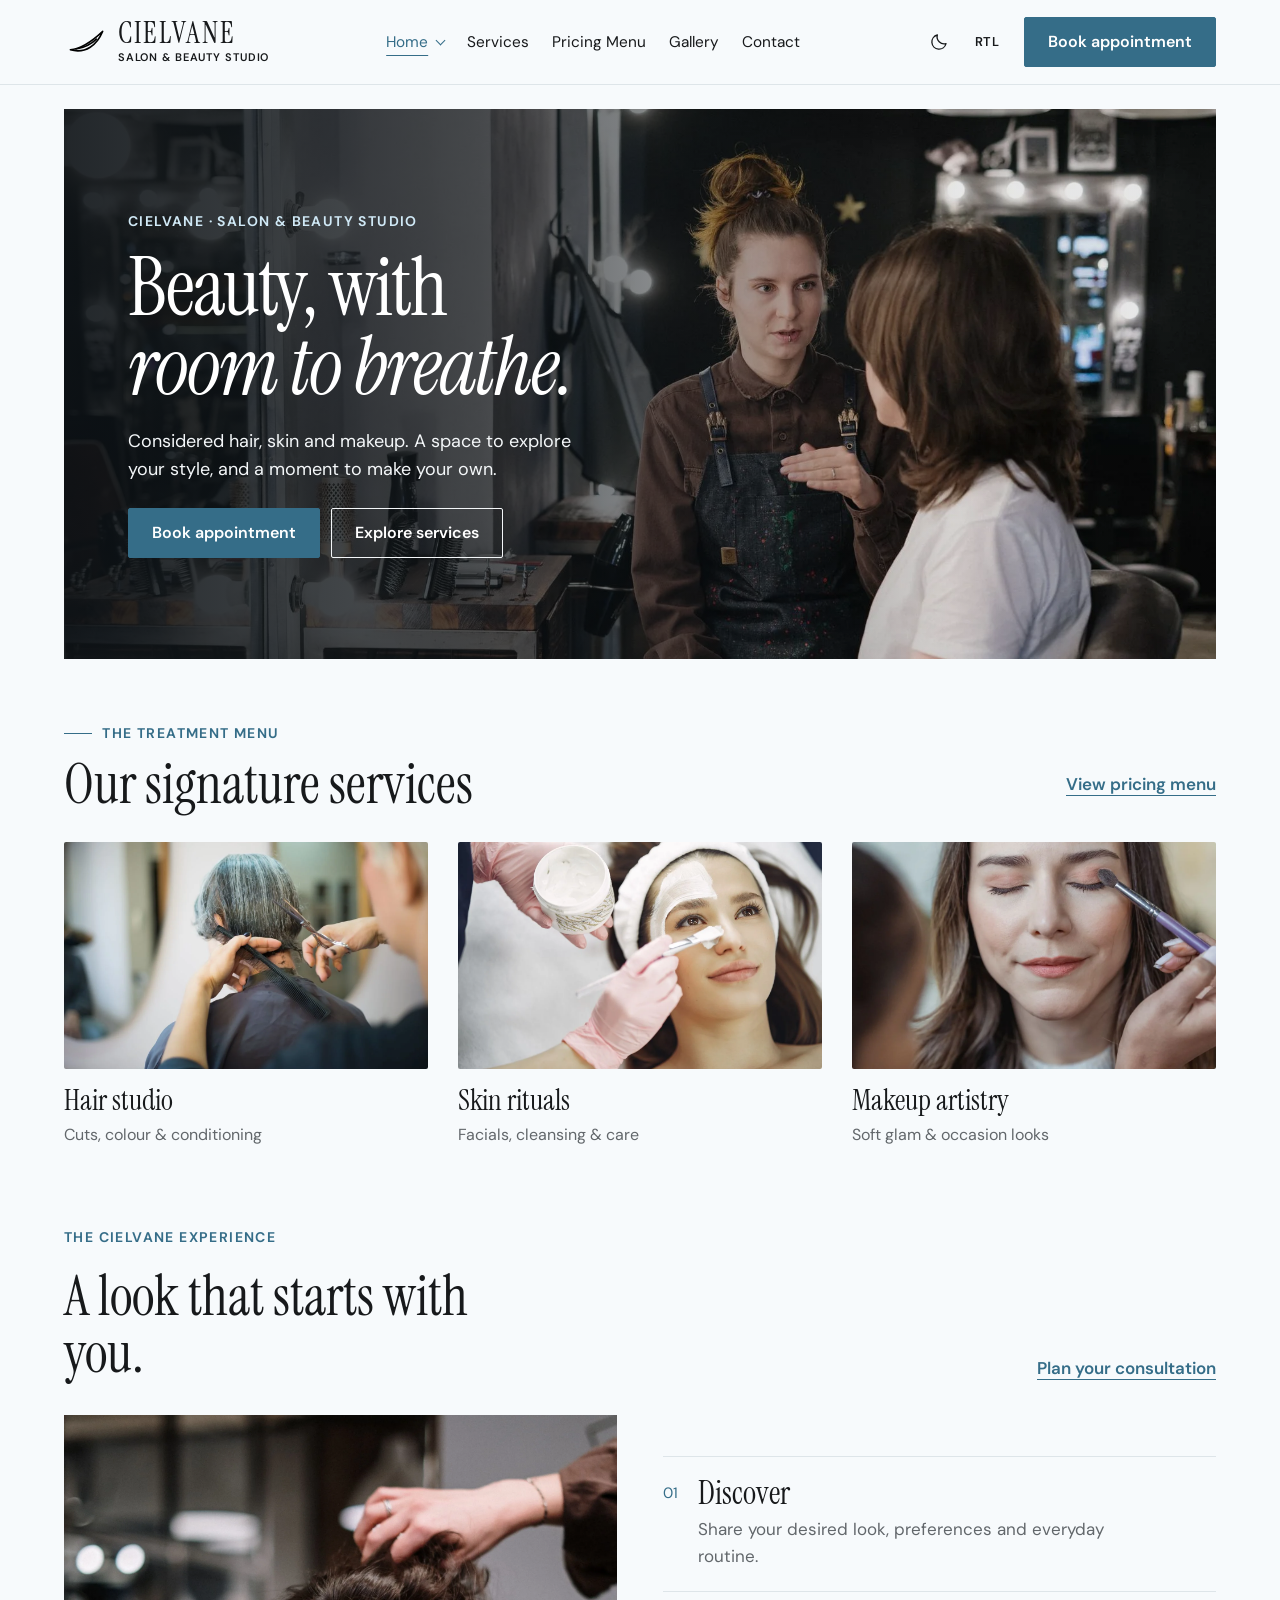
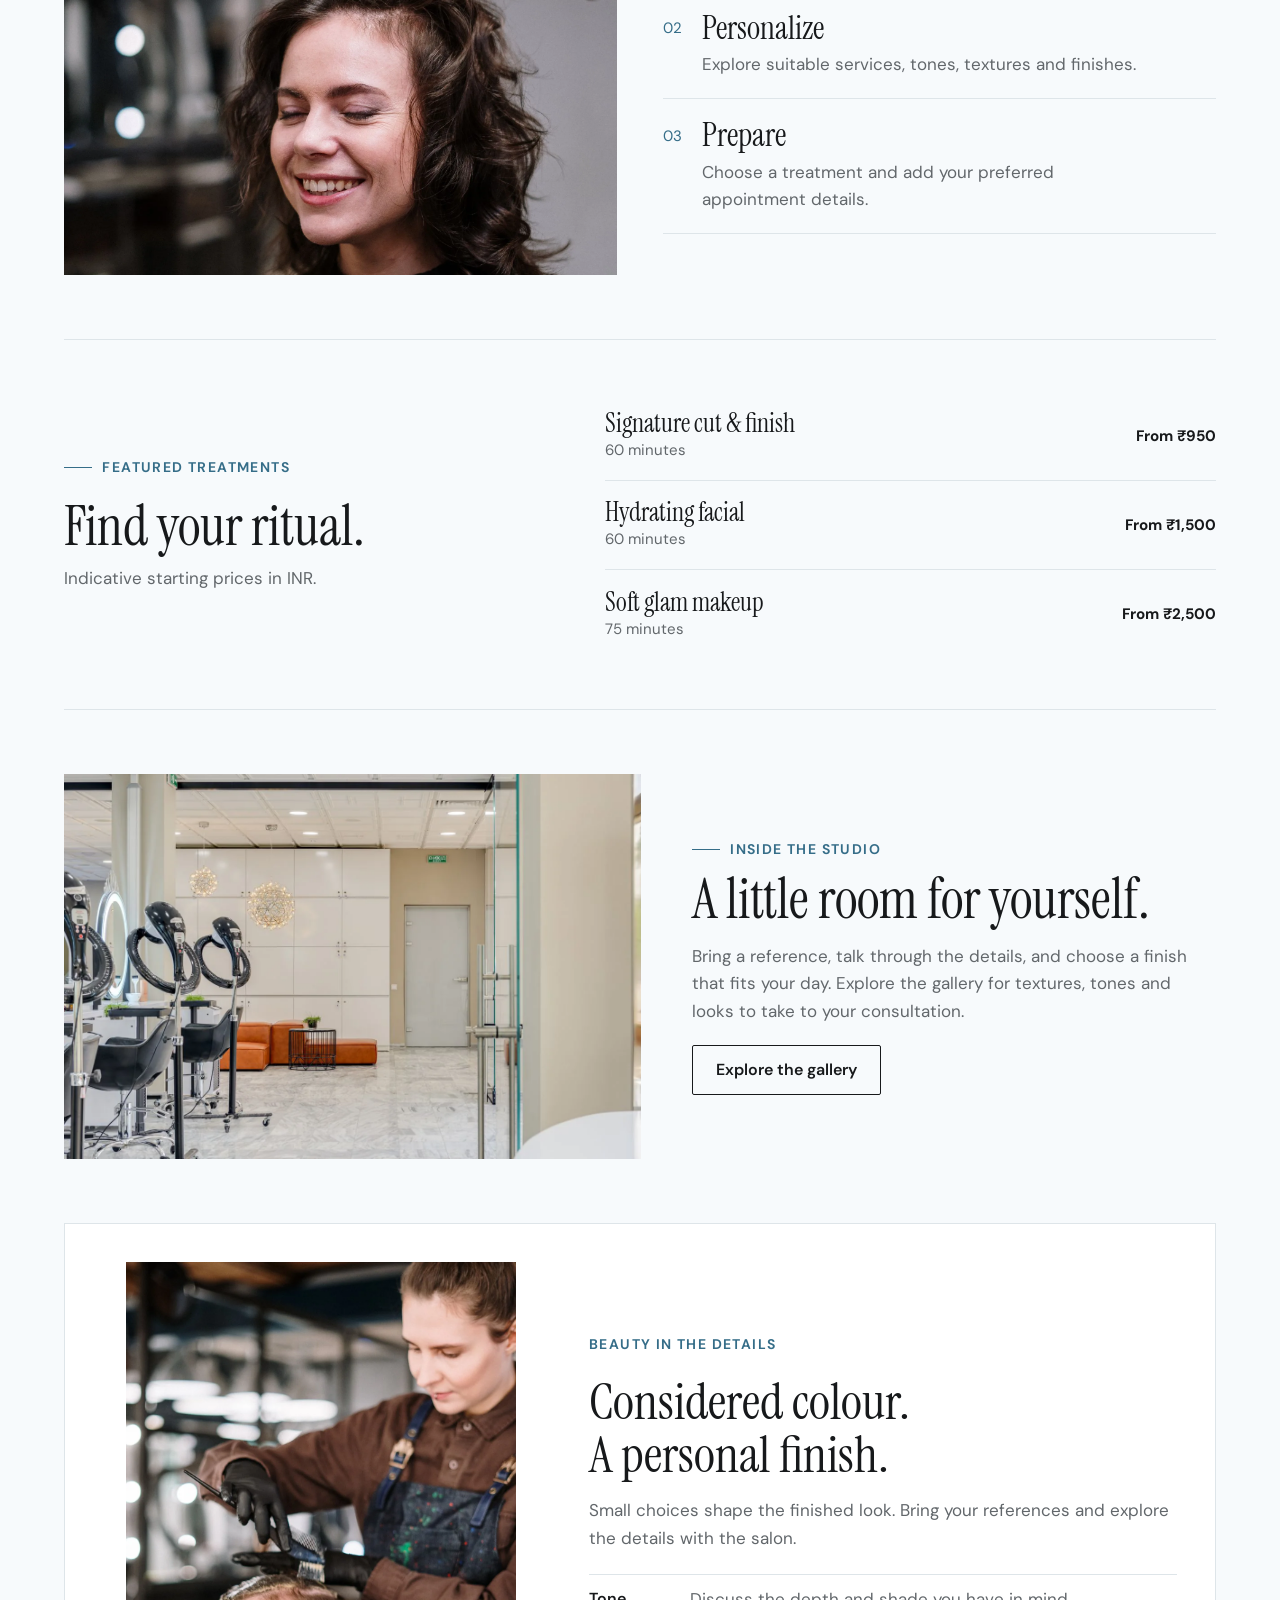
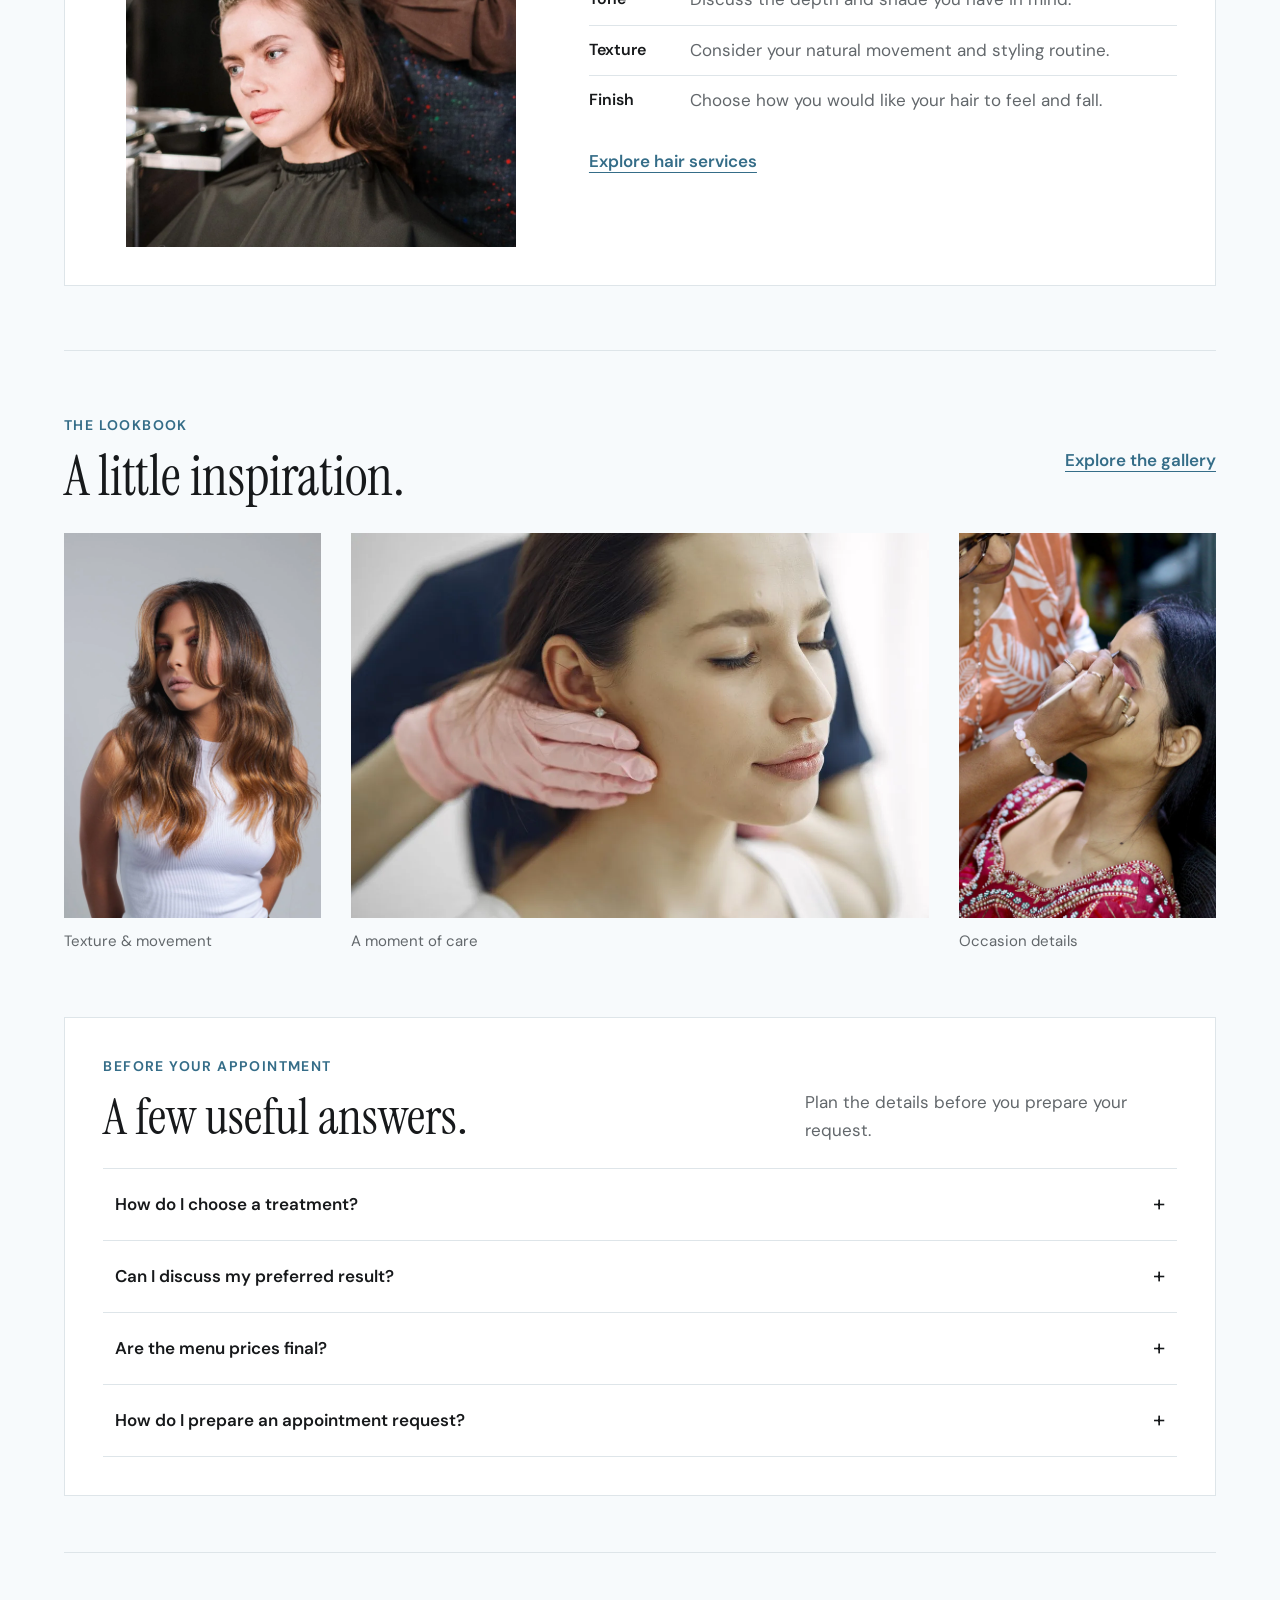
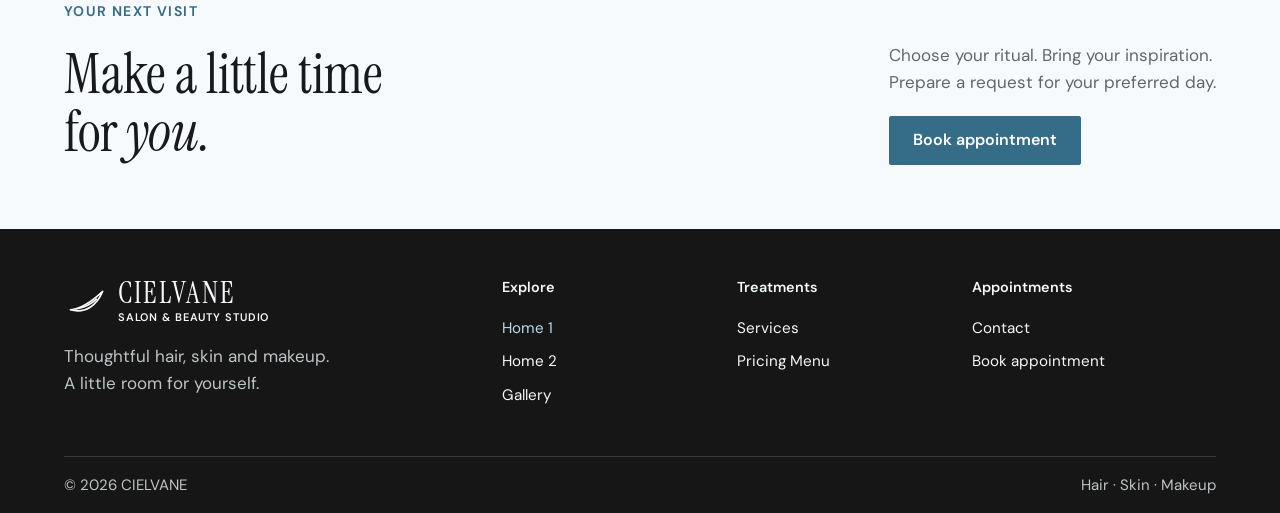
==== index.html @ 57a0eb36 "Refine typography, homepage banners and dedicated pricing menu" ====
<!doctype html>
<html lang="en" dir="ltr">
  <head>
    <meta charset="utf-8" />
    <meta name="viewport" content="width=device-width, initial-scale=1" />
    <meta
      name="description"
      content="Explore hair, skin and makeup services, indicative prices and appointment planning at CIELVANE Salon &amp; Beauty Studio."
    />
    <title>Home | CIELVANE — Salon &amp; Beauty Studio</title>
    <link rel="icon" href="assets/icons/cielvane.svg" />
    <link rel="stylesheet" href="assets/css/fonts.css" />
    <link rel="stylesheet" href="assets/css/style.css" />
    <link rel="stylesheet" href="assets/css/dark-mode.css" />
    <link rel="stylesheet" href="assets/css/rtl.css" />
    <script type="module" src="assets/js/main.js"></script>
  </head>
  <body data-page="index">
    <a class="skip" href="#main">Skip to content</a>
    <header></header>
    <main id="main">
      <section class="hero wrap">
        <div class="hero-heading">
          <div>
            <p class="eyebrow">CIELVANE · Salon &amp; Beauty Studio</p>
            <h1>Beauty, with<br /><em>room to breathe.</em></h1>
          </div>
          <div class="hero-intro">
            <p>
              Considered hair, skin and makeup. A space to explore your style,
              and a moment to make your own.
            </p>
            <div class="actions">
              <a class="btn" href="pages/contact.html#booking"
                >Book appointment</a
              ><a class="btn outline" href="pages/services.html"
                >Explore services</a
              >
            </div>
          </div>
        </div>
        <figure class="hero-photo">
          <img
            src="assets/images/banner.webp"
            alt="A hairstylist discussing styling preferences with a seated client at a salon mirror"
            width="1800"
            height="1200"
            fetchpriority="high"
          />
        </figure>
      </section>
      <section class="section wrap">
        <p class="eyebrow"><i> </i>The treatment menu</p>
        <div class="line">
          <h2>Our signature services</h2>
          <a class="text-link" href="pages/pricing.html">View pricing menu</a>
        </div>
        <div class="cards">
          <a class="picture-card" href="pages/services.html?category=Hair">
            <img
              src="assets/images/hair.webp"
              alt="Scissors shaping the nape of a silver bob"
              loading="lazy"
              decoding="async"
            />
            <div>
              <h3>Hair studio</h3>
              <p>Cuts, colour & conditioning</p>
            </div>
          </a>
          <a class="picture-card" href="pages/services.html?category=Skin">
            <img
              src="assets/images/skin.webp"
              alt="A facial mask applied with a soft brush"
              loading="lazy"
              decoding="async"
            />
            <div>
              <h3>Skin rituals</h3>
              <p>Facials, cleansing & care</p>
            </div>
          </a>
          <a class="picture-card" href="pages/services.html?category=Makeup">
            <img
              src="assets/images/makeup.webp"
              alt="Applying eyeshadow to a seated woman"
              loading="lazy"
              decoding="async"
            />
            <div>
              <h3>Makeup artistry</h3>
              <p>Soft glam & occasion looks</p>
            </div>
          </a>
        </div>
      </section>
      <section class="experience wrap">
        <div class="experience-heading line">
          <div>
            <p class="eyebrow">The CIELVANE experience</p>
            <h2>A look that starts with you.</h2>
          </div>
          <a class="text-link" href="pages/contact.html#booking"
            >Plan your consultation</a
          >
        </div>
        <img
          src="assets/images/hero.webp"
          alt="A stylist arranging a client's finished curls"
          width="1800"
          height="2700"
          loading="lazy"
        />
        <ol class="experience-sequence">
          <li>
            <span>01</span>
            <div>
              <h3>Discover</h3>
              <p>Share your desired look, preferences and everyday routine.</p>
            </div>
          </li>
          <li>
            <span>02</span>
            <div>
              <h3>Personalize</h3>
              <p>Explore suitable services, tones, textures and finishes.</p>
            </div>
          </li>
          <li>
            <span>03</span>
            <div>
              <h3>Prepare</h3>
              <p>
                Choose a treatment and add your preferred appointment details.
              </p>
            </div>
          </li>
        </ol>
      </section>
      <section class="featured wrap">
        <div>
          <p class="eyebrow"><i></i>Featured treatments</p>
          <h2>Find your ritual.</h2>
          <p>Indicative starting prices in INR.</p>
        </div>
        <div id="highlights"></div>
      </section>
      <section class="feature wrap">
        <img
          src="assets/images/interior.webp"
          alt="A view inside a salon"
          loading="lazy"
          decoding="async"
        />
        <div>
          <p class="eyebrow"><i> </i>Inside the studio</p>
          <h2>A little room for yourself.</h2>
          <p>
            Bring a reference, talk through the details, and choose a finish
            that fits your day. Explore the gallery for textures, tones and
            looks to take to your consultation.
          </p>
          <a class="btn outline" href="pages/gallery.html"
            >Explore the gallery</a
          >
        </div>
      </section>
      <section class="beauty-detail wrap">
        <img
          src="assets/images/colour.webp"
          alt="A brush applying colour to carefully sectioned hair"
          width="1067"
          height="1600"
          loading="lazy"
        />
        <div>
          <p class="eyebrow">Beauty in the details</p>
          <h2>Considered colour.<br />A personal finish.</h2>
          <p>
            Small choices shape the finished look. Bring your references and
            explore the details with the salon.
          </p>
          <dl class="detail-notes">
            <div>
              <dt>Tone</dt>
              <dd>Discuss the depth and shade you have in mind.</dd>
            </div>
            <div>
              <dt>Texture</dt>
              <dd>Consider your natural movement and styling routine.</dd>
            </div>
            <div>
              <dt>Finish</dt>
              <dd>Choose how you would like your hair to feel and fall.</dd>
            </div>
          </dl>
          <a class="text-link" href="pages/services.html?category=Hair"
            >Explore hair services</a
          >
        </div>
      </section>
      <section class="lookbook section wrap">
        <div class="line">
          <div>
            <p class="eyebrow">The lookbook</p>
            <h2>A little inspiration.</h2>
          </div>
          <a class="text-link" href="pages/gallery.html">Explore the gallery</a>
        </div>
        <div class="lookbook-grid">
          <a href="pages/gallery.html?category=Hair"
            ><img
              src="assets/images/waves.webp"
              alt="Long copper-brown waves"
              loading="lazy"
              width="1067"
              height="1600"
            /><span>Texture &amp; movement</span></a
          >
          <a href="pages/gallery.html?category=Skin"
            ><img
              src="assets/images/look-skin.webp"
              alt="A gentle facial massage in a treatment chair"
              loading="lazy"
              width="1280"
              height="853"
            /><span>A moment of care</span></a
          >
          <a href="pages/gallery.html?category=Makeup"
            ><img
              src="assets/images/bridal.webp"
              alt="Bridal eye makeup application"
              loading="lazy"
              width="1067"
              height="1600"
            /><span>Occasion details</span></a
          >
        </div>
      </section>
      <section class="appointment-faq wrap">
        <div>
          <p class="eyebrow">Before your appointment</p>
          <h2>A few useful answers.</h2>
          <p>Plan the details before you prepare your request.</p>
        </div>
        <div>
          <details>
            <summary>How do I choose a treatment?</summary>
            <p>
              Start with the service category closest to what you have in mind.
              The Services page explains each treatment and its approximate
              duration.
            </p>
          </details>
          <details>
            <summary>Can I discuss my preferred result?</summary>
            <p>
              Include a reference, a preferred finish or details you would like
              to change in the notes on your request.
            </p>
          </details>
          <details>
            <summary>Are the menu prices final?</summary>
            <p>
              Prices are indicative starting amounts in INR. Agree on the final
              price with the salon after discussing your service requirements.
            </p>
          </details>
          <details>
            <summary>How do I prepare an appointment request?</summary>
            <p>
              Choose a service, add your contact details and preferred time,
              then review and download your request. Share it with the salon to
              arrange confirmation.
            </p>
          </details>
        </div>
      </section>
      <section class="invitation wrap">
        <p class="eyebrow">Your next visit</p>
        <div class="line">
          <h2>Make a little time<br />for <em>you.</em></h2>
          <div>
            <p>
              Choose your ritual. Bring your inspiration.<br />Prepare a request
              for your preferred day.
            </p>
            <a class="btn" href="pages/contact.html#booking"
              >Book appointment</a
            >
          </div>
        </div>
      </section>
    </main>
    <footer></footer>
  </body>
</html>
---- assets/css/fonts.css ----
@font-face {
  font-family: "Studio Serif";
  src: url("../fonts/InstrumentSerif-Regular.woff2") format("woff2");
  font-weight: 400;
  font-style: normal;
  font-display: swap;
}

@font-face {
  font-family: "Studio Serif";
  src: url("../fonts/InstrumentSerif-Italic.woff2") format("woff2");
  font-weight: 400;
  font-style: italic;
  font-display: swap;
}

@font-face {
  font-family: "Studio Sans";
  src: url("../fonts/DM-Sans.woff2") format("woff2");
  font-weight: 100 1000;
  font-style: normal;
  font-display: swap;
}
---- assets/css/style.css ----
:root {
  color-scheme: light;
  --paper: #f7fafc;
  --surface: #ffffff;
  --subtle: #ebf5fa;
  --ink: #17191b;
  --muted: #62676b;
  --accent: #356d88;
  --action: #356d88;
  --on-action: #fff;
  --line: #dee5e9;
  --serif: "Studio Serif", Georgia, serif;
  --sans: "Studio Sans", Arial, sans-serif;
  --gutter: clamp(20px, 5vw, 88px);
}
* {
  box-sizing: border-box;
}
body {
  margin: 0;
  background: var(--paper);
  color: var(--ink);
  font: 1.0625rem/1.6 var(--sans);
}
a {
  color: inherit;
  text-decoration: none;
}
button,
input,
textarea,
select {
  font: inherit;
  color: inherit;
}
button,
summary,
select {
  cursor: pointer;
}
button {
  background: none;
  border: none;
}
button:disabled {
  cursor: default;
}
[hidden] {
  display: none !important;
}
img {
  max-width: 100%;
  display: block;
}
button,
a,
input,
select,
textarea,
summary {
  touch-action: manipulation;
}
:focus-visible {
  outline: 3px solid var(--accent);
  outline-offset: 4px;
}
h1,
h2,
h3,
p,
figure {
  margin: 0;
}
h1,
h2,
h3,
.brand {
  font-family: var(--serif);
  font-weight: 400;
  line-height: 1.04;
}
h1 {
  font-size: clamp(3.5rem, 6.7vw, 6.6rem);
}
h2 {
  font-size: clamp(2.5rem, 4.3vw, 4.25rem);
}
h3 {
  font-size: clamp(1.65rem, 2.3vw, 2.3rem);
}
p {
  color: var(--muted);
}
em {
  color: inherit;
}
.wrap {
  width: min(calc(100% - 2 * var(--gutter)), 1440px);
  margin-inline: auto;
}
header {
  position: sticky;
  top: 0;
  z-index: 5;
  background: var(--paper);
  border-bottom: 1px solid var(--line);
}
.bar,
.utilities,
.desktop,
.brand,
.line,
.actions,
.viewer-controls {
  display: flex;
  align-items: center;
}
.bar,
.line {
  justify-content: space-between;
  gap: 1.4rem;
}
.bar {
  min-height: 84px;
}
.brand {
  display: inline-flex;
  gap: 0.55rem;
  align-items: center;
  white-space: nowrap;
  font-size: 1.9rem;
  letter-spacing: 0.065em;
}
.brand img {
  width: 45px;
}
.brand small {
  display: block;
  font: 600 0.6875rem/1.6 var(--sans);
  text-transform: uppercase;
  letter-spacing: 0.08em;
}
.desktop {
  gap: clamp(16px, 1.8vw, 34px);
  font-size: 0.96rem;
}
.desktop a:hover,
.home-menu summary:hover,
nav [aria-current],
.active,
footer nav a:hover {
  color: var(--accent);
}
.desktop [aria-current],
.desktop .active {
  text-decoration: underline;
  text-underline-offset: 8px;
}
.home-menu {
  position: relative;
}
.home-menu summary {
  list-style: none;
}
.home-menu summary::-webkit-details-marker {
  display: none;
}
.home-menu summary::after {
  content: "";
  display: inline-block;
  width: 6px;
  height: 6px;
  transform: translateY(-3px) rotate(45deg);
  border: solid currentColor;
  border-width: 0 1.5px 1.5px 0;
  margin-inline-start: 9px;
}
.home-menu div {
  position: absolute;
  top: 2rem;
  min-width: 8rem;
  background: var(--paper);
  border: 1px solid var(--line);
  padding: 0.4rem;
  border-radius: 10px;
}
.home-menu a {
  display: block;
  padding: 0.4rem 0.65rem;
}
.utilities,
#appearance {
  gap: 0.35rem;
}
.icon {
  display: inline-grid;
  place-items: center;
  width: 40px;
  height: 40px;
  color: var(--ink);
  border-radius: 50%;
}
.icon:hover,
.icon[aria-pressed="true"] {
  background: var(--subtle);
}
.btn {
  display: inline-flex;
  align-items: center;
  justify-content: center;
  text-align: center;
  border: 1px solid var(--action);
  background: var(--action);
  color: var(--on-action);
  border-radius: 2px;
  padding: 0.78rem 1.45rem;
  font-size: 1rem;
  font-weight: 600;
  line-height: 1.4;
}
.btn:hover {
  filter: brightness(0.91);
}
.outline {
  background: transparent;
  border-color: var(--ink);
  color: var(--ink);
}
.utilities .btn {
  margin-inline-start: 0.55rem;
}
#open-nav {
  display: none;
}
.skip {
  position: fixed;
  top: -100px;
  z-index: 10;
  background: var(--paper);
  padding: 0.7rem;
}
.skip:focus {
  top: 0;
}
.eyebrow {
  display: flex;
  align-items: center;
  gap: 0.65rem;
  font: 650 0.875rem/1.5 var(--sans);
  color: var(--accent);
  text-transform: uppercase;
  letter-spacing: 0.1em;
  margin-bottom: 1.25rem;
}
.eyebrow i {
  display: block;
  width: 28px;
  height: 1px;
  background: currentColor;
}
.alt-hero p {
  max-width: 39ch;
  font-size: clamp(1rem, 1.28vw, 1.2rem);
  margin: 1.45rem 0 1.8rem;
}
.actions {
  gap: 0.65rem;
  flex-wrap: wrap;
}
.picture-card img,
.feature > img,
.alt-hero > img,
.group-title img {
  width: 100%;
  height: 100%;
  object-fit: cover;
}
.section {
  padding-block: clamp(52px, 5vw, 88px);
}
.section .eyebrow,
.feature .eyebrow {
  margin-bottom: 0.7rem;
}
.text-link {
  color: var(--accent);
  font-weight: 600;
  text-decoration: underline;
  text-underline-offset: 5px;
}
.cards,
.occasion {
  display: grid;
  grid-template-columns: repeat(3, minmax(0, 1fr));
  gap: clamp(16px, 2.3vw, 38px);
  margin-top: 1.8rem;
}
.picture-card {
  display: block;
}
.picture-card img {
  aspect-ratio: 1.6;
  height: auto;
  border-radius: 2px;
}
.picture-card div {
  padding-block: 1rem;
}
.picture-card p {
  margin-top: 0.35rem;
}
.picture-card:hover h3 {
  color: var(--accent);
}
.feature {
  display: grid;
  grid-template-columns: 1.1fr 1fr;
  align-items: center;
  gap: clamp(24px, 4vw, 56px);
  margin-bottom: clamp(48px, 5vw, 72px);
}
.feature > img {
  width: 100%;
  height: auto;
  aspect-ratio: 1.5;
  object-fit: cover;
}
.feature > div {
  padding-block: 1rem;
}
.feature p:not(.eyebrow),
.band p {
  margin: 0.95rem 0 1.3rem;
}
footer {
  --ink: #f5f8fa;
  --muted: #bdc4c8;
  --accent: #b9dbec;
  color: var(--ink);
  background: #161616;
}
.footer-inner {
  display: grid;
  grid-template-columns: 2fr 1fr 1fr 1.2fr;
  gap: 2rem;
  align-items: start;
  padding-block: 3rem;
}
footer nav {
  display: grid;
  align-content: start;
  gap: 0.6rem;
  font-size: 0.95rem;
}
.top {
  position: fixed;
  z-index: 4;
  bottom: 16px;
  inset-inline-end: 14px;
  background: var(--action);
  color: var(--on-action);
  box-shadow: 0 2px 10px #0003;
  font-size: 1.35rem;
}
.top:hover {
  background: var(--action);
}
.intro {
  padding-block: clamp(42px, 5vw, 74px) 2rem;
}
.intro > p:last-child {
  max-width: 62ch;
  margin-top: 1rem;
  font-size: 1.1rem;
}
.filters {
  display: flex;
  flex-wrap: wrap;
  gap: 0.5rem;
  margin-bottom: 2rem;
}
.filters button {
  border: 1px solid var(--line);
  border-radius: 2px;
  padding: 0.5rem 1.3rem;
  color: var(--ink);
  background: var(--paper);
}
.filters button[aria-pressed="true"] {
  background: var(--action);
  color: var(--on-action);
  border-color: var(--action);
}
.collection,
.booking {
  margin-bottom: clamp(50px, 7vw, 100px);
}
.menu-group {
  display: grid;
  grid-template-columns: minmax(130px, 1fr) 2.5fr;
  gap: 5%;
  padding-block: 2rem;
  border-top: 1px solid var(--line);
}
.group-title img {
  margin-top: 1rem;
  height: auto;
  aspect-ratio: 1.3;
  border-radius: 2px;
}
.service-row {
  display: grid;
  grid-template-columns: 1fr auto;
  gap: 1rem;
  padding: 1.3rem 0;
  border-bottom: 1px solid var(--line);
  scroll-margin-top: 100px;
}
.service-row:first-child {
  padding-top: 0;
}
.service-row p {
  margin: 0.45rem 0;
  max-width: 53ch;
}
.service-row small {
  font-size: 0.9375rem;
  color: var(--muted);
}
.service-cost {
  display: grid;
  align-content: start;
  gap: 0.35rem;
  text-align: end;
}
.service-row h3 a:hover {
  text-decoration: underline;
}
.alt-hero {
  position: relative;
  isolation: isolate;
  background: #17191b;
  color: #fff;
  display: grid;
  align-items: center;
  min-height: clamp(450px, 40vw, 600px);
  overflow: hidden;
}
.alt-hero > img,
.alt-hero::after {
  position: absolute;
  inset-block: 0;
  inset-inline-end: 0;
  width: 66%;
  height: 100%;
  z-index: -2;
  object-fit: cover;
}
.alt-hero::after {
  content: "";
  inset-inline: 0;
  width: 100%;
  background: linear-gradient(
    90deg,
    #17191b 15%,
    #17191be0 32%,
    transparent 70%
  );
  z-index: -1;
}
.alt-hero > div {
  width: min(calc(100% - 2 * var(--gutter)), 1440px);
  margin: auto;
  padding-block: 3rem;
}
.alt-hero p,
.alt-hero em {
  color: #f5f8fa;
}
.alt-hero .btn {
  background: #f5f8fa;
  border-color: #f5f8fa;
  color: #17191b;
}
.alt-hero h1 {
  max-width: 13ch;
}
.alt-hero p {
  margin: 0.55rem 0 1rem;
}
.occasion article {
  display: flex;
  flex-direction: column;
  align-items: start;
  border-top: 1px solid var(--line);
  padding-top: 1.5rem;
}
.occasion p {
  margin: 0.6rem 0 1rem;
  flex: 1;
}
.band {
  padding-block: 2.5rem;
  border-top: 1px solid var(--line);
}
.gallery {
  columns: 3;
  column-gap: 1.25rem;
}
.gallery-card {
  display: block;
  width: 100%;
  break-inside: avoid;
  padding: 0;
  position: relative;
  border-radius: 2px;
  overflow: hidden;
  margin-bottom: 1.25rem;
}
.gallery-card img {
  width: 100%;
  height: auto;
}
.gallery-card span {
  position: absolute;
  bottom: 12px;
  inset-inline-start: 12px;
  background: var(--surface);
  color: var(--ink);
  border-radius: 2px;
  padding: 0.25rem 0.8rem;
  font-size: 0.9375rem;
}
dialog {
  color: var(--ink);
  background: var(--paper);
  border: 1px solid var(--line);
}
dialog::backdrop {
  background: #000b;
}
body:has(dialog[open]) {
  overflow: hidden;
}
#viewer {
  border-radius: 14px;
  padding: 15px;
  max-width: 94vw;
  max-height: 94dvh;
}
#viewer > img {
  width: min(76vw, 990px);
  height: 66dvh;
  object-fit: contain;
  background: var(--surface);
}
.close {
  font: 2rem/1 var(--sans);
}
#viewer .close {
  display: grid;
  margin-inline-start: auto;
}
.viewer-controls {
  gap: 1rem;
  justify-content: space-between;
  margin-top: 0.8rem;
  text-align: center;
}
#drawer {
  position: fixed;
  inset: 0 auto 0 0;
  margin: 0;
  width: min(365px, 90vw);
  height: 100dvh;
  max-height: none;
  padding: 1.2rem;
  overflow: auto;
}
#drawer nav {
  display: grid;
  gap: 0.25rem;
  margin-top: 1.5rem;
}
#drawer nav a:not(.btn) {
  padding: 0.65rem;
  border-bottom: 1px solid var(--line);
}
#drawer .btn {
  margin-top: 0.8rem;
}
.booking {
  display: grid;
  grid-template-columns: 1.6fr 1fr;
  align-items: start;
  gap: clamp(25px, 5vw, 75px);
  scroll-margin-top: 100px;
}
.form-panel {
  padding: clamp(20px, 3vw, 44px);
  border: 1px solid var(--line);
  background: var(--surface);
  border-radius: 2px;
}
.booking h2 {
  font-size: 2.25rem;
}
.fields {
  display: grid;
  grid-template-columns: 1fr 1fr;
  gap: 1rem;
  margin: 1.1rem 0 2rem;
}
label {
  font-size: 1rem;
  display: grid;
  gap: 0.3rem;
  min-width: 0;
}
input,
textarea,
select {
  width: 100%;
  min-width: 0;
  border: 1px solid var(--line);
  padding: 0.7rem 0.8rem;
  background: var(--paper);
  border-radius: 6px;
  min-height: 46px;
}
textarea {
  resize: vertical;
}
.wide {
  grid-column: 1/-1;
}
.booking aside p,
#review-status {
  margin: 0.8rem 0 1.25rem;
}
.booking details {
  border-top: 1px solid var(--line);
  padding: 1rem 0;
}
.booking summary {
  font-weight: 600;
}
dl {
  display: grid;
  grid-template-columns: auto 1fr;
  gap: 0.5rem 1rem;
  overflow-wrap: anywhere;
}
dt {
  font-weight: 600;
}
dd {
  margin: 0;
  white-space: pre-wrap;
}

footer .brand img {
  filter: brightness(0) invert(1);
}
.footer-brand p {
  margin-top: 1rem;
  max-width: 30ch;
}
footer nav a:hover,
footer nav [aria-current] {
  color: #b9dbec;
}
footer nav h2 {
  font: 600 0.9rem/1.5 var(--sans);
  margin-bottom: 0.45rem;
  color: #f5f8fa;
}
.footer-bottom {
  display: flex;
  justify-content: space-between;
  gap: 1rem;
  border-top: 1px solid #ffffff26;
  padding-block: 1rem;
  font-size: 0.9375rem;
  color: var(--muted);
}
.lookbook {
  border-top: 1px solid var(--line);
}
.lookbook-grid {
  display: grid;
  grid-template-columns: 0.667fr 1.5fr 0.667fr;
  align-items: start;
  gap: clamp(16px, 2.4vw, 32px);
  margin-top: 1.75rem;
}
.lookbook-grid img {
  width: 100%;
  height: auto;
}
.lookbook-grid span {
  display: block;
  padding-top: 0.7rem;
  font-size: 0.9375rem;
  color: var(--muted);
}
.lookbook-grid a:hover span {
  color: var(--ink);
  text-decoration: underline;
}
.invitation {
  border-top: 1px solid var(--line);
  padding-block: 3rem 4rem;
}
.invitation p:not(.eyebrow) {
  margin-bottom: 1.2rem;
}
.support,
.planning {
  display: grid;
  grid-template-columns: 1fr 1.1fr;
  gap: 5%;
  border-top: 1px solid var(--line);
  padding-block: 2.5rem 3.5rem;
}
.support h2,
.planning h2 {
  font-size: clamp(2.25rem, 3.5vw, 3.4rem);
}
.support p:not(.eyebrow) {
  margin-bottom: 1.2rem;
}
.support .actions {
  gap: 1.5rem;
}
#review dl {
  padding-block: 1rem;
  border-block: 1px solid var(--line);
  margin-bottom: 1.5rem;
}

#direction {
  width: 44px;
  font: 600 0.8rem/1 var(--sans);
  letter-spacing: 0.04em;
  direction: ltr;
}

.occasion-edit-heading p:last-child {
  margin-top: 1rem;
}
.occasion-edit a {
  display: block;
}

.occasion-edit span {
  display: block;
  margin-top: 0.65rem;
  font-size: 1rem;
}
.occasion-edit a:hover span {
  color: var(--accent);
  text-decoration: underline;
}

.planning-guide p {
  margin-bottom: 1.1rem;
}
.enquiry {
  display: grid;
  grid-template-columns: 1fr 1.2fr;
  align-items: center;
  gap: 2rem;
  border-block: 1px solid var(--line);
  padding-block: 1.8rem;
  margin-block: 1rem 3rem;
}
.enquiry h2 {
  font-size: 2.4rem;
}
.enquiry-links {
  display: grid;
  grid-template-columns: 1fr 1fr;
  gap: 0.7rem;
}
.enquiry-links a {
  border: 1px solid var(--line);
  padding: 0.7rem 1rem;
  background: var(--surface);
}
.enquiry-links a:hover {
  border-color: var(--accent);
  color: var(--accent);
}
.visit-guide {
  padding-block: 0 3rem;
  scroll-margin-top: 110px;
}
.visit-tips {
  display: grid;
  grid-template-columns: repeat(3, 1fr);
  gap: 2rem;
  margin-block: 1.7rem;
}
.visit-tips article {
  border-top: 1px solid var(--line);
  padding-top: 1rem;
}
.visit-tips h3 {
  font-size: 1.8rem;
  margin-bottom: 0.6rem;
}
.brand img {
  filter: brightness(0);
}

.drawer-appearance {
  border-top: 1px solid var(--line);
  padding-top: 1.25rem;
  margin-top: 1.5rem;
}
.drawer-appearance h2 {
  font: 600 1rem/1.4 var(--sans);
  margin-bottom: 0.75rem;
}
#drawer-appearance #appearance {
  display: grid;
  grid-template-columns: 1fr 1fr;
  gap: 0.75rem;
}
#drawer #theme,
#drawer #direction {
  width: 100%;
  height: 46px;
  border: 1px solid var(--line);
  border-radius: 2px;
  gap: 0.5rem;
}
#drawer #theme::after {
  content: "Theme";
  font: 600 0.9rem/1 var(--sans);
}
#drawer #theme {
  display: flex;
  justify-content: center;
  align-items: center;
}
#drawer-action .btn {
  width: 100%;
  margin-top: 1.5rem;
}

.popular {
  border-top: 1px solid var(--line);
}
.popular h2 {
  font-size: clamp(2.5rem, 4vw, 4rem);
}
.popular-note {
  margin: 1rem 0 1.5rem;
}
.popular-row {
  display: grid;
  grid-template-columns: minmax(0, 1fr) auto auto;
  gap: clamp(20px, 3vw, 44px);
  align-items: center;
  border-top: 1px solid var(--line);
  padding-block: 1.5rem;
}
.treatment-meta {
  font-size: 0.9375rem;
  margin-bottom: 0.35rem;
}
.popular-row strong {
  font-size: 1.25rem;
  white-space: nowrap;
}

#appearance {
  display: flex;
  align-items: center;
  gap: 4px;
}
#theme,
#direction {
  display: grid;
  place-items: center;
  width: 44px;
  height: 44px;
  flex: 0 0 44px;
  padding: 0;
  line-height: 1;
}
#theme svg {
  display: block;
}
#open-nav {
  width: 48px;
  height: 48px;
  flex: 0 0 48px;
  padding: 0;
}
#open-nav svg {
  width: 24px;
  height: 24px;
  stroke-width: 1.8;
}
.picture-card p {
  font-size: 1rem;
}
.hero {
  position: relative;
  isolation: isolate;
  display: flex;
  align-items: center;
  min-height: clamp(510px, 43vw, 620px);
  padding: clamp(32px, 5vw, 72px);
  margin-top: 24px;
  overflow: hidden;
  background: #17191b;
  color: #fff;
}
.hero-photo {
  position: absolute;
  inset: 0;
  z-index: -2;
}
.hero-photo img {
  width: 100%;
  height: 100%;
  object-fit: cover;
  object-position: center 15%;
}
.hero::after {
  content: "";
  position: absolute;
  inset: 0;
  z-index: -1;
  background: linear-gradient(
    90deg,
    #0c1115e8 0%,
    #0c1115b8 36%,
    #0c11151a 77%
  );
}
.hero-heading {
  display: grid;
  gap: 1.3rem;
  max-width: 580px;
}
.hero h1 {
  font-size: clamp(3.8rem, 6.3vw, 6rem);
  letter-spacing: -0.025em;
  line-height: 0.98;
}
.hero .eyebrow {
  color: #d0e9f6;
  margin-bottom: 1rem;
}
.hero-intro > p {
  color: #f4f7f9;
  max-width: 40ch;
  margin-bottom: 1.5rem;
  font-size: 1.125rem;
}
.hero .outline {
  border-color: #f4f7f9;
  color: #fff;
}
.experience {
  display: grid;
  grid-template-columns: 1fr 1fr;
  gap: 2rem 4%;
  padding-bottom: clamp(48px, 5vw, 72px);
}
.experience-heading {
  grid-column: 1 / -1;
  align-items: end;
}
.experience-heading h2 {
  font-size: clamp(2.5rem, 4.3vw, 4.25rem);
  max-width: 17ch;
}
.experience-heading .text-link {
  flex-shrink: 0;
}
.experience > img {
  width: 100%;
  height: auto;
  aspect-ratio: 1.2;
  object-fit: cover;
  object-position: 50% 23%;
}
.experience-sequence {
  list-style: none;
  padding: 0;
  margin: 0;
  display: grid;
  align-content: center;
}
.experience-sequence li {
  display: grid;
  grid-template-columns: auto 1fr;
  gap: 1.25rem;
  padding-block: 1.25rem;
  border-top: 1px solid var(--line);
}
.experience-sequence li:last-child {
  border-bottom: 1px solid var(--line);
}
.experience-sequence span {
  font-size: 0.9375rem;
  color: var(--accent);
  padding-top: 0.3rem;
}
.experience-sequence h3 {
  font-size: 2rem;
  margin-bottom: 0.4rem;
}
.experience-sequence p {
  max-width: 38ch;
}
.beauty-detail {
  display: grid;
  grid-template-columns: 0.85fr 1.15fr;
  align-items: center;
  gap: clamp(24px, 4vw, 56px);
  padding: clamp(24px, 3vw, 44px);
  margin-bottom: clamp(48px, 5vw, 72px);
  background: var(--surface);
  border: 1px solid var(--line);
}
.beauty-detail > img {
  width: 100%;
  height: auto;
  max-width: 390px;
  justify-self: center;
}
.beauty-detail h2 {
  font-size: clamp(2.5rem, 4vw, 4rem);
}
.beauty-detail p:not(.eyebrow) {
  margin-block: 1rem;
}
.detail-notes {
  display: block;
  margin: 1.4rem 0;
}
.detail-notes > div {
  display: grid;
  grid-template-columns: 85px 1fr;
  gap: 1rem;
  padding-block: 0.7rem;
  border-top: 1px solid var(--line);
}
.detail-notes dt {
  font-size: 1rem;
}
.detail-notes dd {
  color: var(--muted);
  white-space: normal;
}
.appointment-faq {
  padding: clamp(24px, 3vw, 44px);
  margin-bottom: 3.5rem;
  background: var(--surface);
  border: 1px solid var(--line);
}
.appointment-faq > div:first-child {
  display: flex;
  justify-content: space-between;
  align-items: end;
  gap: 0.75rem 2rem;
  margin-bottom: 1.5rem;
  flex-wrap: wrap;
}
.appointment-faq .eyebrow {
  flex-basis: 100%;
  margin-bottom: 0;
}
.appointment-faq h2 {
  font-size: clamp(2.5rem, 4vw, 3.8rem);
}
.appointment-faq > div:first-child > p:last-child {
  max-width: 31ch;
}
.appointment-faq details {
  border-top: 1px solid var(--line);
  padding: 1.1rem 0.75rem;
}
.appointment-faq details:last-child {
  border-bottom: 1px solid var(--line);
}
.appointment-faq details[open] {
  background: var(--subtle);
}
.appointment-faq summary {
  display: flex;
  justify-content: space-between;
  align-items: center;
  gap: 1.5rem;
  font-size: 1.0625rem;
  font-weight: 600;
  list-style: none;
}
.appointment-faq summary::-webkit-details-marker {
  display: none;
}
.appointment-faq summary::after {
  content: "+";
  font-size: 1.4rem;
  font-weight: 400;
}
.appointment-faq details[open] summary::after {
  content: "−";
}
.appointment-faq details p {
  margin-top: 0.8rem;
  max-width: 75ch;
}
.occasion-edit {
  display: grid;
  grid-template-columns: repeat(3, minmax(0, 1fr));
  gap: 1.5rem;
  margin-bottom: clamp(48px, 5vw, 72px);
}
.occasion-edit-heading {
  grid-column: 1 / -1;
}
.occasion-edit img {
  width: 100%;
  height: auto;
  aspect-ratio: 4 / 5;
  object-fit: cover;
}
.edit-skin img {
  object-position: 43% center;
}
.inspiration {
  grid-template-columns: 1fr 1fr;
  gap: 4%;
}
.inspiration > img {
  aspect-ratio: 1.35;
  object-position: center 40%;
}
.planning-guide ol {
  list-style: none;
  padding: 0;
  margin: 0 0 1.5rem;
}
.planning-guide li {
  border-top: 1px solid var(--line);
  padding-block: 1rem;
}
.planning-guide h3 {
  font-size: 1.8rem;
  margin-bottom: 0.4rem;
}
.planning-guide li p {
  margin: 0;
}
.pricing-layout {
  display: grid;
  grid-template-columns: minmax(240px, 0.8fr) 2fr;
  gap: clamp(30px, 5vw, 80px);
  align-items: start;
  padding-block: clamp(40px, 5vw, 75px);
}
.pricing-intro {
  position: sticky;
  top: 110px;
}
.pricing-intro h1 {
  font-size: clamp(3.5rem, 5vw, 5.5rem);
  margin-bottom: 1.4rem;
}
.pricing-intro > p {
  margin-bottom: 1.5rem;
  max-width: 29ch;
}
.pricing-intro .filters {
  display: grid;
  gap: 0;
  margin-bottom: 1.5rem;
}
.pricing-intro .filters button {
  text-align: start;
  border: 0;
  border-bottom: 1px solid var(--line);
  border-radius: 0;
  padding: 0.85rem 1rem;
  background: transparent;
  font-size: 1rem;
}
.pricing-intro .filters button[aria-pressed="true"] {
  background: var(--subtle);
  color: var(--accent);
  box-shadow: inset 3px 0 var(--accent);
  font-weight: 600;
}
.pricing-intro .pricing-note {
  font-size: 0.9375rem;
}
.price-menu {
  min-width: 0;
}
.price-group {
  background: var(--surface);
  border: 1px solid var(--line);
  padding: clamp(20px, 2.5vw, 36px);
  margin-bottom: 1.5rem;
}
.price-heading {
  display: flex;
  align-items: baseline;
  justify-content: space-between;
  gap: 1rem;
  border-bottom: 1px solid var(--line);
  padding-bottom: 1.25rem;
}
.price-heading h2 {
  font-size: clamp(2.5rem, 3.8vw, 3.8rem);
}
.price-heading > span {
  font-size: 0.9375rem;
  color: var(--muted);
}
.price-row {
  display: grid;
  grid-template-columns: 1fr auto;
  gap: 0.65rem 1.5rem;
  align-items: center;
  padding-block: 1.4rem;
  border-bottom: 1px solid var(--line);
  scroll-margin-top: 110px;
}
.price-row:last-child {
  border-bottom: 0;
  padding-bottom: 0;
}
.price-row h3 {
  font-size: clamp(1.7rem, 2.3vw, 2.1rem);
  line-height: 1.15;
}
.price-row h3 a:hover {
  text-decoration: underline;
  text-underline-offset: 4px;
}
.price-service p {
  font-size: 0.9375rem;
  margin-top: 0.45rem;
}
.price-amount {
  display: grid;
  text-align: end;
  align-content: center;
}
.price-amount > span {
  font-size: 0.875rem;
  color: var(--muted);
}
.price-amount strong {
  font: 400 clamp(2rem, 3vw, 2.8rem)/1.15 var(--serif);
}
.price-book {
  justify-self: end;
  grid-column: 2;
  font-size: 1rem;
}
@media (max-width: 1150px) {
  .desktop {
    display: none;
  }
  .bar {
    direction: ltr;
  }
  #open-nav {
    display: grid;
  }
}
@media (max-width: 1050px) {
  .gallery {
    columns: 2;
  }
}
@media (max-width: 800px) {
  .booking {
    grid-template-columns: 1fr;
  }
}
@media (max-width: 640px) {
  .bar {
    min-height: 70px;
    gap: 0.25rem;
  }
  .brand {
    font-size: 1.6rem;
    gap: 0.35rem;
  }
  .brand img {
    width: 33px;
  }
  .brand small {
    font-size: 0.6875rem;
    letter-spacing: 0.04em;
  }
  .utilities {
    gap: 0;
  }

  .icon {
    width: 36px;
    height: 40px;
  }
  .feature,
  .cards,
  .occasion,
  .menu-group {
    grid-template-columns: 1fr;
  }
  .eyebrow {
    margin-bottom: 0.85rem;
  }
  .cards {
    gap: 1rem;
  }
  .section > .line,
  .band .line {
    align-items: start;
    flex-direction: column;
    gap: 0.65rem;
  }
  .picture-card img {
    aspect-ratio: 1.55;
  }
  .feature {
    gap: 0;
  }
  .feature > img {
    min-height: 0;
    height: auto;
    aspect-ratio: 1.55;
  }
  .feature > div {
    padding: 1.5rem;
  }
  .menu-group {
    gap: 1.3rem;
  }
  .group-title img {
    aspect-ratio: 2;
    max-height: 240px;
  }
  .service-row {
    grid-template-columns: 1fr;
  }
  .service-cost {
    display: flex;
    align-items: center;
    justify-content: space-between;
  }
  .gallery {
    column-gap: 0.65rem;
  }
  .gallery-card {
    margin-bottom: 0.65rem;
  }
  .fields {
    grid-template-columns: 1fr;
  }
  .viewer-controls {
    display: grid;
    grid-template-columns: 1fr 1fr;
    gap: 0.5rem;
  }
  #caption {
    grid-row: 1;
    grid-column: 1/-1;
  }
  #viewer > img {
    width: 82vw;
    height: 54dvh;
  }
  .footer-inner {
    grid-template-columns: 1fr 1fr;
  }
  .footer-brand {
    grid-column: 1 / -1;
  }
  dl {
    grid-template-columns: 1fr;
  }
  dd {
    margin-bottom: 0.5rem;
  }
}
@media (max-width: 365px) {
  .actions .btn {
    padding: 0.7rem 0.92rem;
  }
  .gallery {
    columns: 1;
  }
}
@media (prefers-reduced-motion: reduce) {
  *,
  *::before,
  *::after {
    scroll-behavior: auto !important;
    animation: none !important;
    transition: none !important;
  }
}
.featured {
  display: grid;
  grid-template-columns: 1fr 1.2fr;
  align-items: center;
  gap: 2rem;
  padding-block: clamp(32px, 4vw, 70px);
  margin-bottom: clamp(40px, 5vw, 80px);
  border-block: 1px solid var(--line);
}
.featured h2 {
  margin-bottom: 0.6rem;
}
.highlight {
  display: flex;
  justify-content: space-between;
  gap: 1.25rem;
  align-items: center;
  padding: 1.1rem 0;
}
.highlight + .highlight {
  border-top: 1px solid var(--line);
}
.highlight span {
  font: 1.65rem/1.1 var(--serif);
}
.highlight small {
  display: block;
  color: var(--muted);
  font: 0.9375rem/1.6 var(--sans);
}
.highlight strong {
  font-size: 0.95rem;
  color: var(--ink);
  white-space: nowrap;
}
.highlight:hover span {
  text-decoration: underline;
}
@media (max-width: 640px) {
  .featured {
    grid-template-columns: 1fr;
    gap: 0.7rem;
  }
}

@media (max-width: 800px) {
  .lookbook-grid {
    gap: 1rem;
  }
  .footer-inner {
    grid-template-columns: 1.5fr 1fr 1fr;
  }
  .footer-brand {
    grid-column: 1 / -1;
  }
}
@media (max-width: 640px) {
  .alt-hero {
    min-height: 560px;
    align-items: end;
  }
  .alt-hero > img {
    width: 100%;
    height: 100%;
    object-position: 58% center;
  }
  .alt-hero::after {
    background: linear-gradient(
      0deg,
      #17191b 0%,
      #17191bcc 27%,
      transparent 75%
    );
  }
  .alt-hero h1 {
    font-size: 3.7rem;
  }
  .alt-hero p {
    max-width: 28ch;
  }
  .lookbook-grid {
    grid-template-columns: 1fr 1fr;
  }
  .lookbook-grid a:nth-child(2) {
    grid-column: 1 / -1;
    grid-row: 2;
  }
  .invitation .line {
    flex-direction: column;
    align-items: start;
  }
  .support,
  .planning {
    grid-template-columns: 1fr;
    gap: 1.5rem;
  }
  .footer-inner {
    grid-template-columns: 1fr 1fr;
    gap: 1.8rem 1rem;
  }
  .footer-bottom {
    flex-wrap: wrap;
  }
}

@media (max-width: 800px) {
  .enquiry {
    grid-template-columns: 1fr;
  }
}
@media (max-width: 640px) {
  .enquiry-links,
  .visit-tips {
    grid-template-columns: 1fr;
  }
  .visit-guide > .line {
    flex-direction: column;
    align-items: start;
  }
}

@media (min-width: 641px) and (max-width: 960px) {
  .experience h2,
  .beauty-detail h2,
  .feature h2 {
    font-size: clamp(2.5rem, 4.5vw, 3.5rem);
  }
  .lookbook-grid {
    gap: 16px;
  }
}
@media (max-width: 640px) {
  .popular > .line {
    align-items: start;
    flex-direction: column;
  }

  .lookbook-grid {
    grid-template-columns: 1fr 1fr;
  }
}

@media (min-width: 641px) and (max-width: 960px) {
  .experience {
    gap: 1.5rem;
  }
  .experience > img {
    aspect-ratio: 0.85;
    object-position: 50% 20%;
  }
  .experience-sequence li {
    padding-block: 1rem;
  }
  .beauty-detail {
    grid-template-columns: 0.9fr 1.1fr;
    gap: 24px;
  }
  .detail-notes > div {
    grid-template-columns: 1fr;
    gap: 0.3rem;
  }
  .pricing-layout {
    grid-template-columns: 1fr;
    padding-top: 2.5rem;
    gap: 2rem;
  }
  .pricing-intro {
    position: static;
  }
  .pricing-intro h1 br {
    display: none;
  }
  .pricing-intro > p {
    max-width: 60ch;
  }
  .pricing-intro .filters {
    display: flex;
    flex-wrap: wrap;
  }
  .pricing-intro .filters button {
    min-width: 95px;
    text-align: center;
    border: 1px solid var(--line);
  }
}
@media (max-width: 1150px) {
  .hero {
    width: 100%;
    margin-top: 0;
    padding: clamp(32px, 5vw, 64px);
    min-height: 560px;
    justify-content: center;
    text-align: center;
  }
  .hero-heading {
    max-width: 650px;
    justify-items: center;
  }
  .hero::after {
    background: linear-gradient(0deg, #0c1115d9, #0c11159c 55%, #0c111580);
  }
  .hero-photo img {
    object-position: 70% 15%;
  }
  .hero .eyebrow,
  .hero .actions {
    justify-content: center;
  }
  .hero-intro > p {
    margin-inline: auto;
  }
  .hero h1 {
    font-size: clamp(3.5rem, 7vw, 5.5rem);
  }
}
@media (max-width: 640px) {
  body {
    font-size: 1rem;
  }
  .hero {
    min-height: 570px;
    padding: 2.5rem var(--gutter);
  }
  .hero h1 {
    font-size: clamp(3.2rem, 12vw, 4.8rem);
  }
  .hero-intro > p {
    font-size: 1rem;
  }
  .hero .eyebrow {
    font-size: 0.8125rem;
    letter-spacing: 0.05em;
  }
  .hero .actions {
    gap: 0.7rem;
  }
  .hero .btn {
    padding: 0.75rem 1rem;
  }
  .hero-photo img {
    object-position: 71% top;
  }
  .experience {
    grid-template-columns: 1fr;
    gap: 1.5rem;
  }
  .experience-heading {
    align-items: start;
    flex-direction: column;
  }
  .experience > img {
    aspect-ratio: 1.2;
  }
  .experience-sequence h3 {
    font-size: 1.9rem;
  }
  .beauty-detail {
    grid-template-columns: 1fr;
  }
  .beauty-detail > img {
    width: min(100%, 300px);
  }
  .detail-notes > div {
    grid-template-columns: 1fr;
    gap: 0.3rem;
  }
  .appointment-faq > div:first-child {
    gap: 0.75rem;
  }
  .appointment-faq .eyebrow {
    margin: 0;
  }
  .appointment-faq details {
    padding-inline: 0.5rem;
  }
  .appointment-faq summary {
    font-size: 1rem;
  }
  .occasion-edit {
    grid-template-columns: 1fr 1fr;
    gap: 1rem;
  }
  .edit-skin {
    grid-column: 1 / -1;
    grid-row: 3;
  }
  .edit-hair {
    grid-column: 1;
    grid-row: 2;
  }
  .edit-makeup {
    grid-column: 2;
    grid-row: 2;
  }
  .edit-skin img {
    aspect-ratio: 1.5;
  }
  .inspiration {
    grid-template-columns: 1fr;
  }
  .popular-row {
    grid-template-columns: 1fr auto;
    gap: 0.75rem 1rem;
  }
  .popular-row > div {
    grid-column: 1 / -1;
  }
  .pricing-layout {
    grid-template-columns: 1fr;
    gap: 1.5rem;
    padding-top: 2rem;
  }
  .pricing-intro {
    position: static;
  }
  .pricing-intro h1 br {
    display: none;
  }
  .pricing-intro > p {
    max-width: 100%;
  }
  .pricing-intro .filters {
    display: flex;
    flex-wrap: wrap;
  }
  .pricing-intro .filters button {
    min-width: 0;
    padding: 0.65rem 1rem;
    text-align: center;
    border: 1px solid var(--line);
  }
  .price-heading {
    align-items: start;
    flex-direction: column;
    gap: 0.4rem;
  }
  .price-row {
    grid-template-columns: 1fr;
    gap: 0.8rem;
  }
  .price-amount {
    text-align: start;
    display: flex;
    gap: 0.4rem;
    align-items: baseline;
  }
  .price-book {
    grid-column: 1;
    justify-self: start;
  }
}
---- assets/css/dark-mode.css ----
:root[data-theme="dark"] {
  color-scheme: dark;
  --paper: #111518;
  --surface: #202426;
  --subtle: #272c2f;
  --ink: #f1f6f9;
  --muted: #bcc5cb;
  --accent: #a6d5ed;
  --action: #a6d5ed;
  --on-action: #17232a;
  --line: #3d484e;
}
[data-theme="dark"] .brand img {
  filter: brightness(0) invert(1);
}
---- assets/css/rtl.css ----
[dir="rtl"] .brand {
  direction: ltr;
}
[dir="rtl"] input[type="email"],
[dir="rtl"] input[type="tel"] {
  direction: ltr;
  text-align: right;
}

/* Preserve punctuation in English copy within the right-to-left layout. */
[dir="rtl"] :is(h1, h2, h3, p, dd) {
  unicode-bidi: plaintext;
  text-align: right;
}

@media (min-width: 641px) {
  [dir="rtl"] .alt-hero::after {
    background: linear-gradient(
      270deg,
      #181818 15%,
      #181818e0 32%,
      transparent 70%
    );
  }
}

[dir="rtl"] .hero::after {
  background: linear-gradient(
    270deg,
    #0c1115e8 0%,
    #0c1115b8 36%,
    #0c11151a 77%
  );
}
[dir="rtl"] .pricing-intro .filters button[aria-pressed="true"] {
  box-shadow: inset -3px 0 var(--accent);
}
@media (max-width: 1150px) {
  [dir="rtl"] .hero::after {
    background: linear-gradient(0deg, #0c1115d9, #0c11159c 55%, #0c111580);
  }
  [dir="rtl"] .hero :is(h1, p) {
    text-align: center;
  }
}
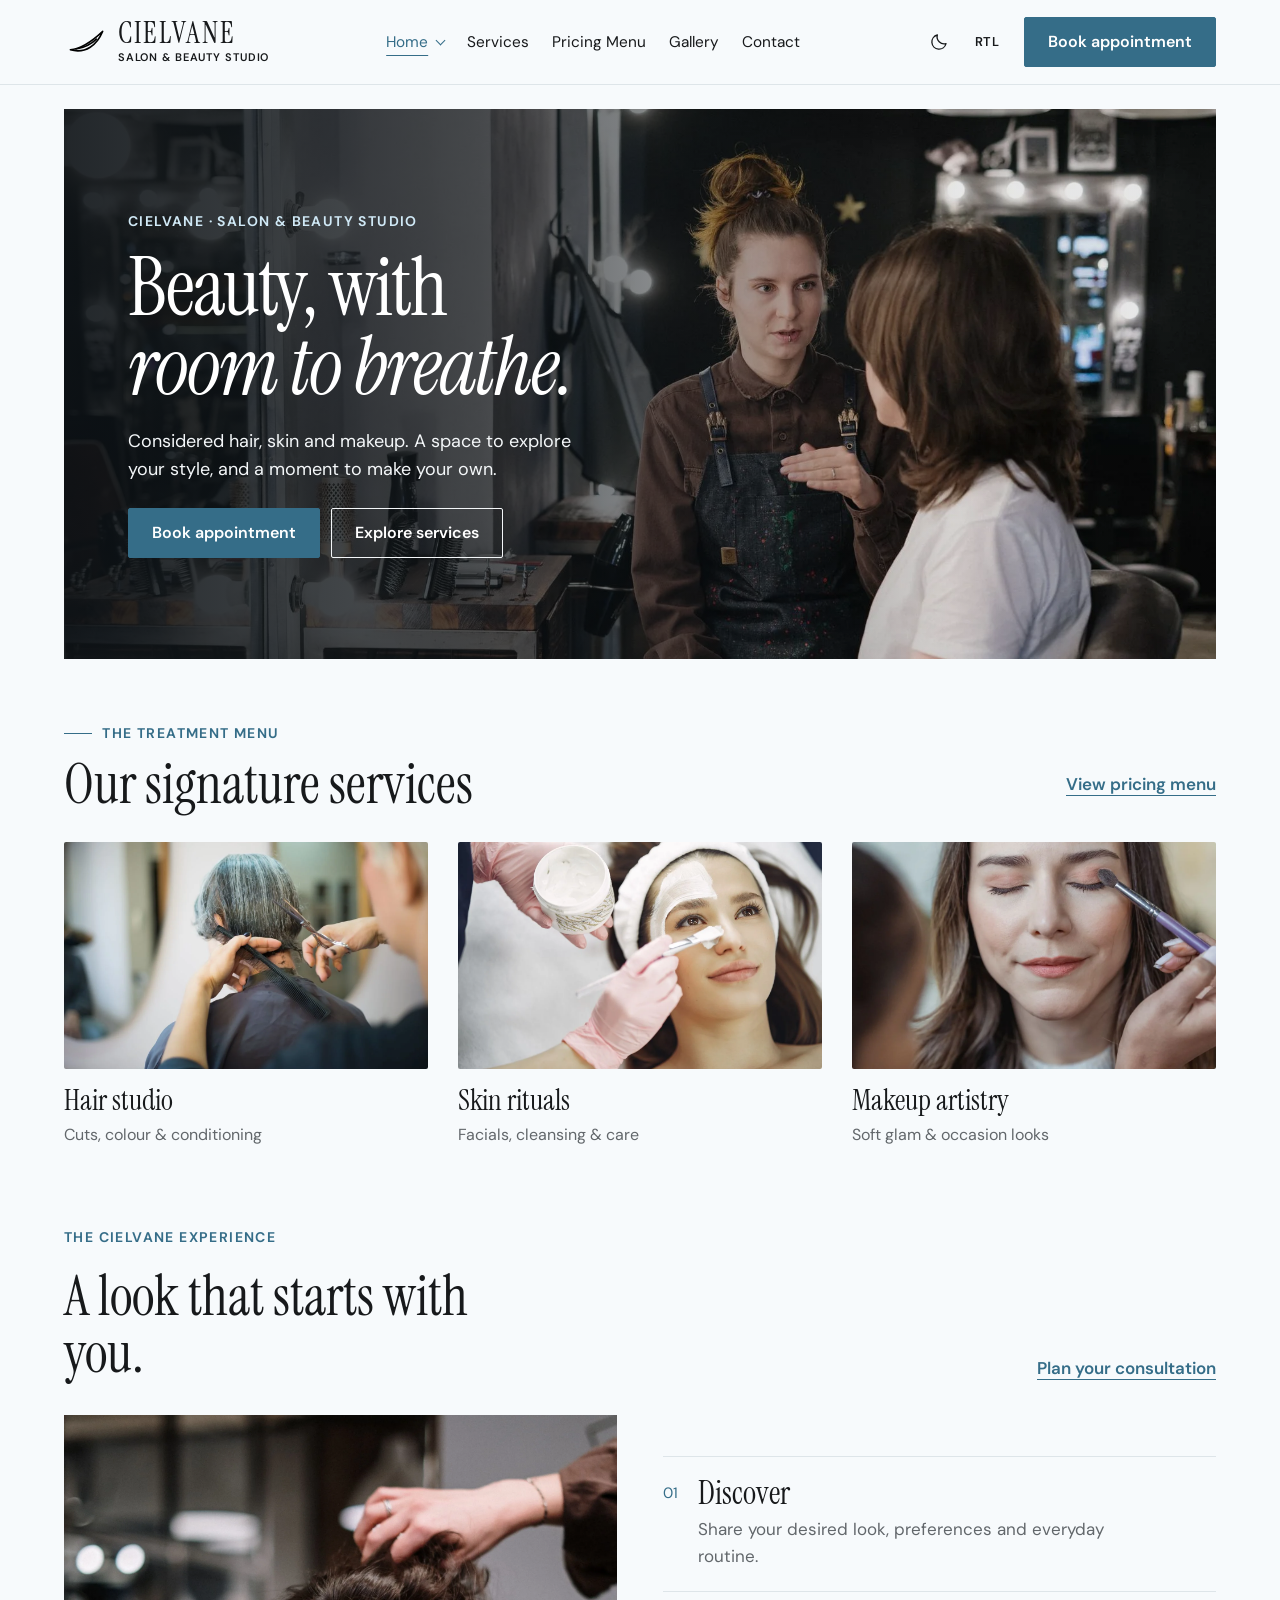
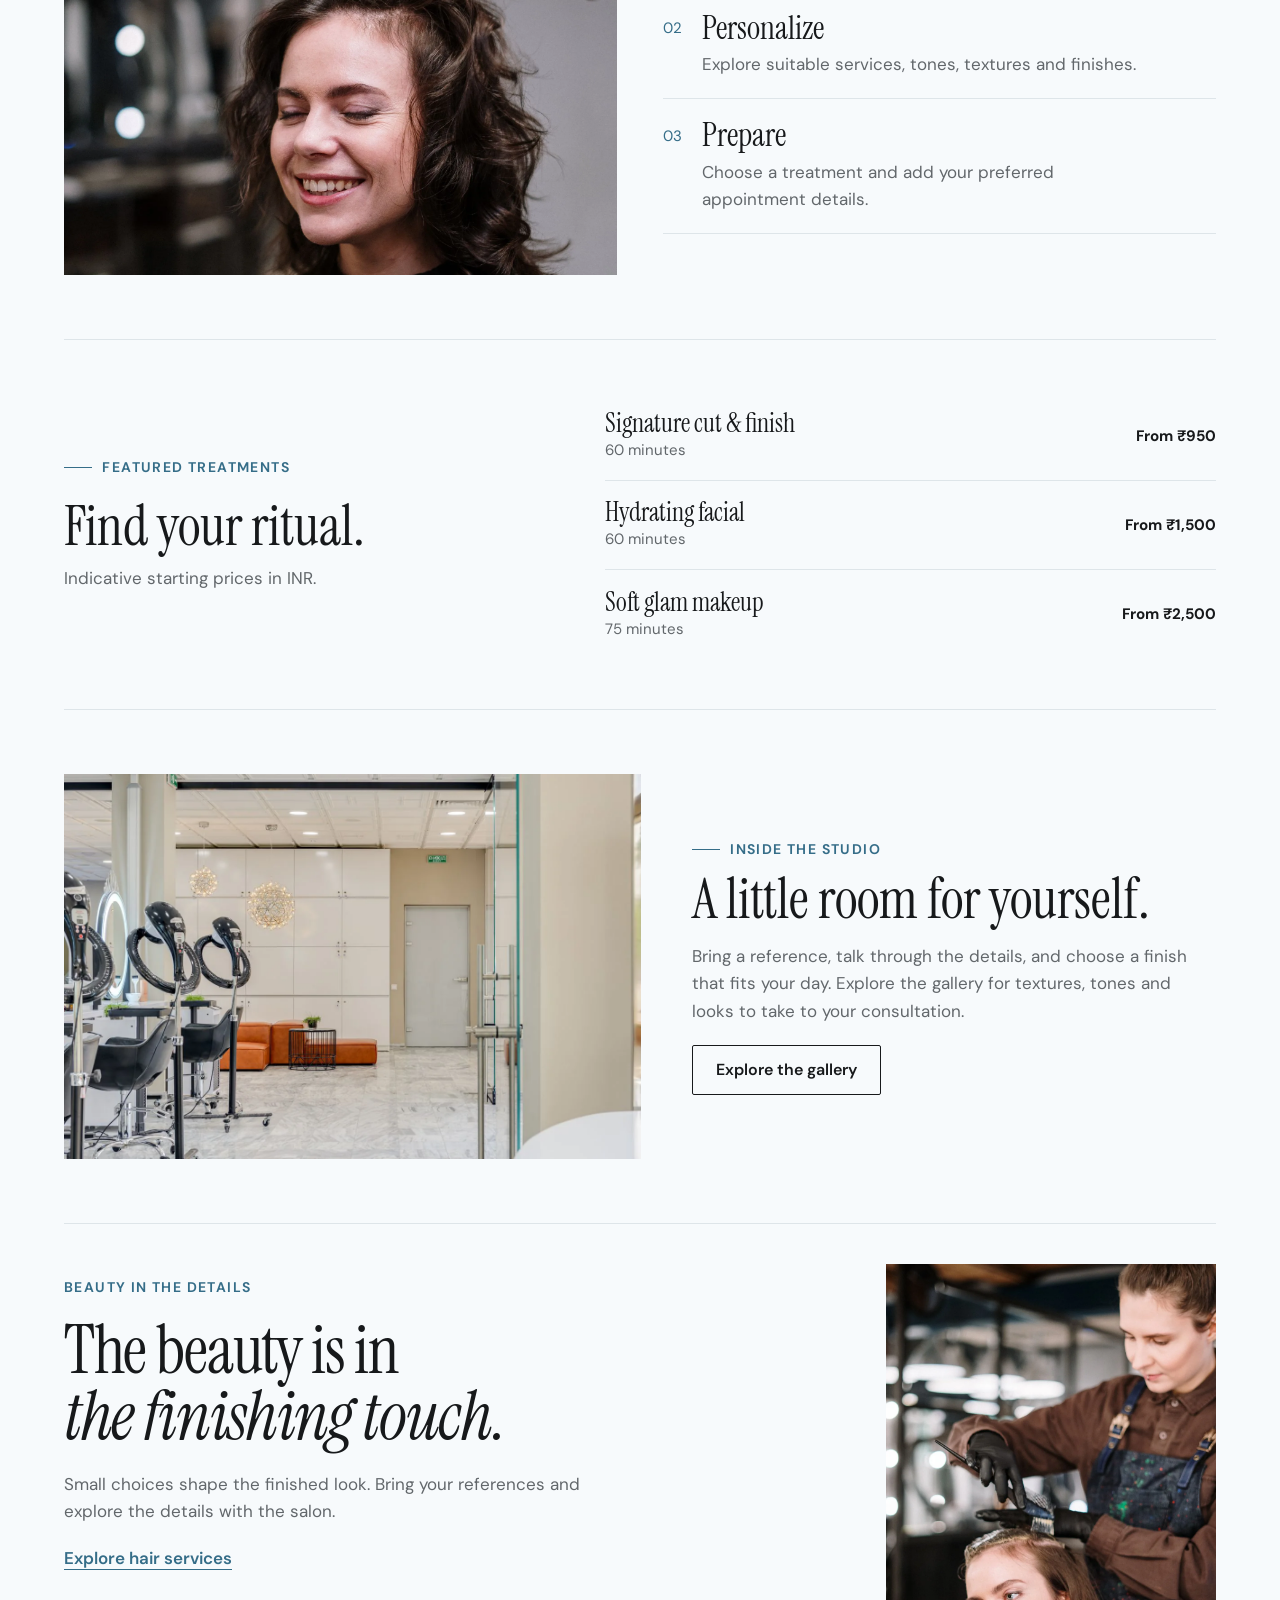
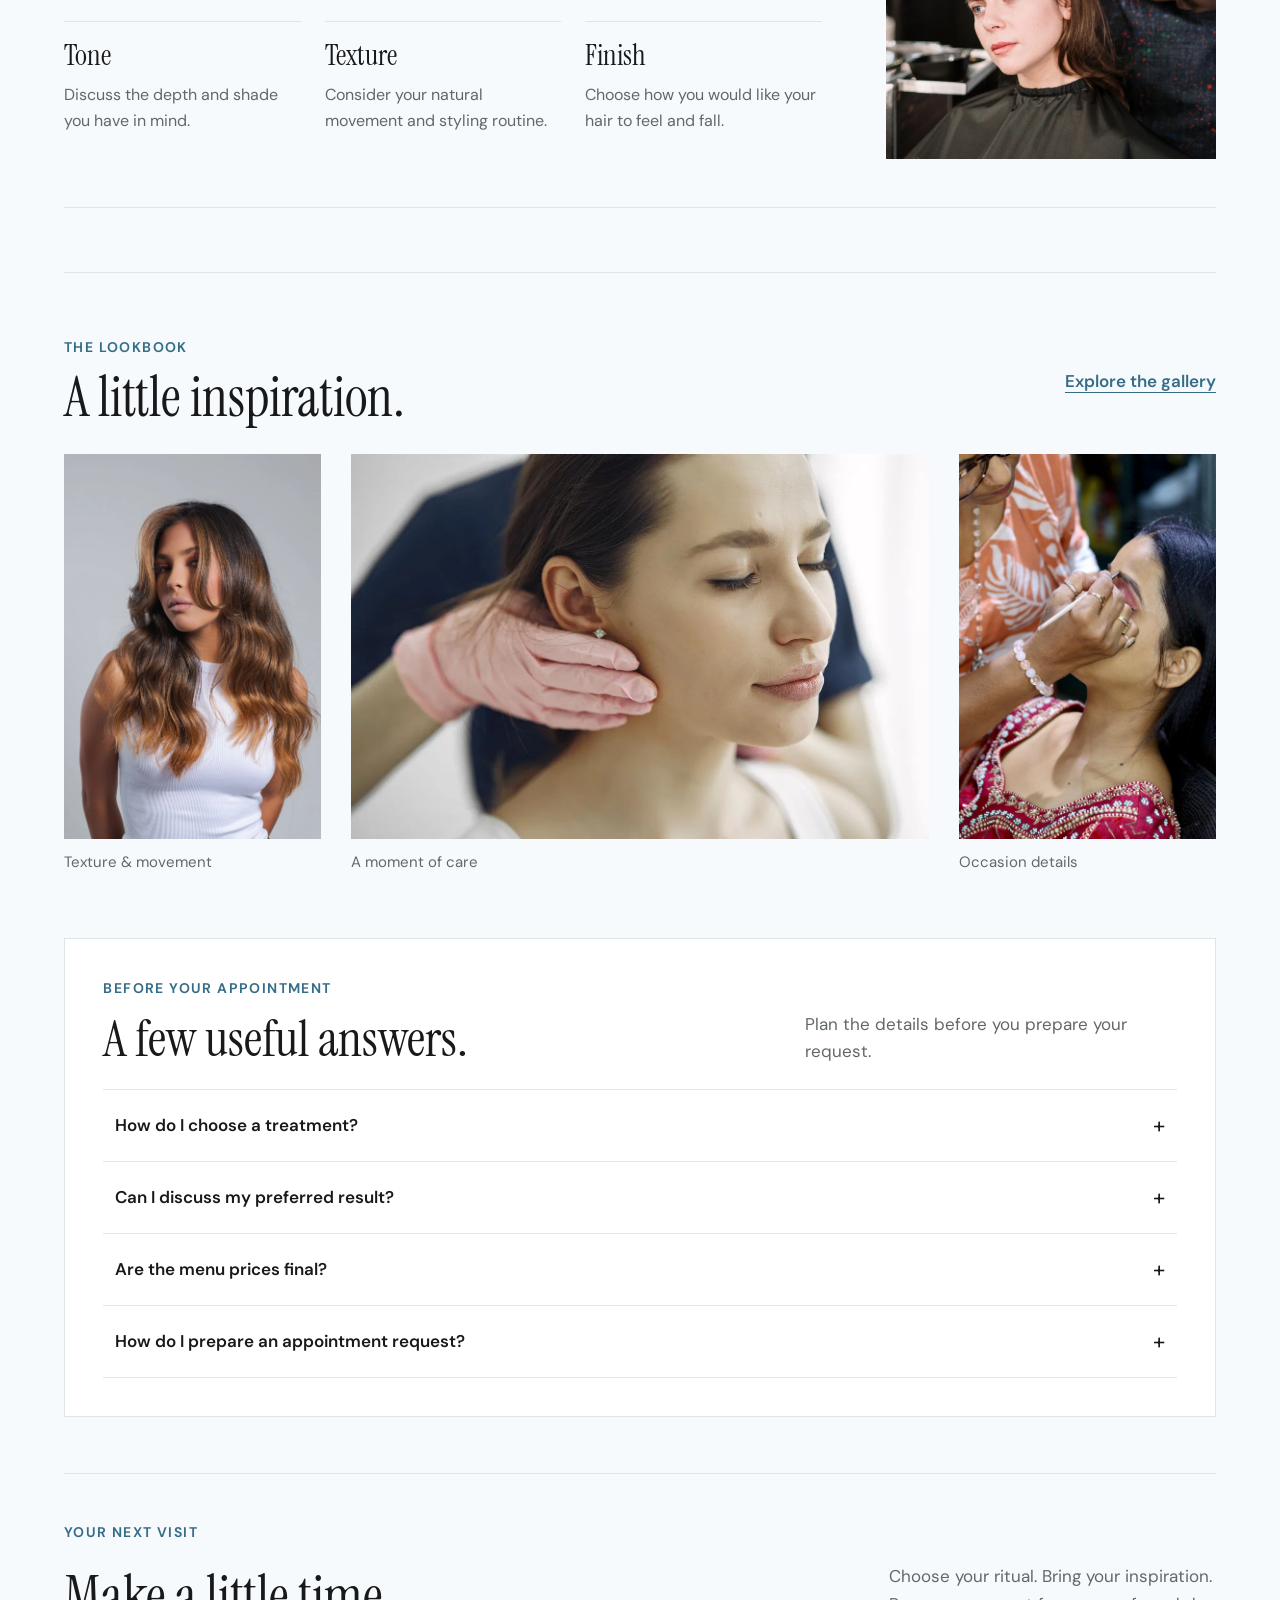
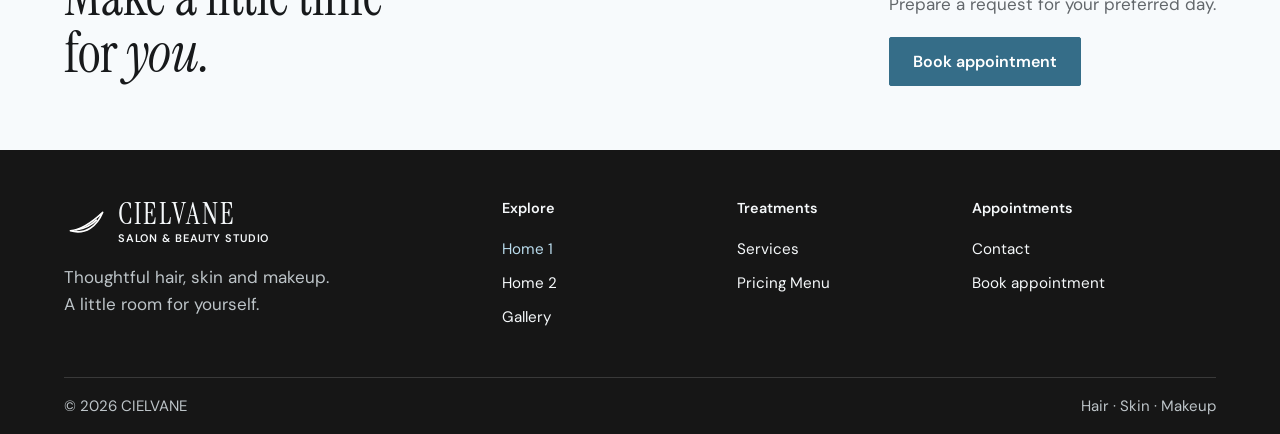
==== commit 68f4041d: "Redesign Beauty in the Details editorial section" ====
--- a/index.html
+++ b/index.html
@@ -165,39 +165,43 @@
           >
         </div>
       </section>
-      <section class="beauty-detail wrap">
-        <img
-          src="assets/images/colour.webp"
-          alt="A brush applying colour to carefully sectioned hair"
-          width="1067"
-          height="1600"
-          loading="lazy"
-        />
-        <div>
+      <section class="beauty-detail wrap" aria-labelledby="detail-title">
+        <div class="detail-heading">
           <p class="eyebrow">Beauty in the details</p>
-          <h2>Considered colour.<br />A personal finish.</h2>
+          <h2 id="detail-title">
+            The beauty is in <br /><em>the finishing touch.</em>
+          </h2>
           <p>
             Small choices shape the finished look. Bring your references and
             explore the details with the salon.
           </p>
-          <dl class="detail-notes">
-            <div>
-              <dt>Tone</dt>
-              <dd>Discuss the depth and shade you have in mind.</dd>
-            </div>
-            <div>
-              <dt>Texture</dt>
-              <dd>Consider your natural movement and styling routine.</dd>
-            </div>
-            <div>
-              <dt>Finish</dt>
-              <dd>Choose how you would like your hair to feel and fall.</dd>
-            </div>
-          </dl>
           <a class="text-link" href="pages/services.html?category=Hair"
             >Explore hair services</a
           >
         </div>
+        <figure class="detail-photo">
+          <img
+            src="assets/images/colour.webp"
+            alt="A brush applying colour to carefully sectioned hair"
+            width="1067"
+            height="1600"
+            loading="lazy"
+          />
+        </figure>
+        <dl class="detail-notes">
+          <div>
+            <dt>Tone</dt>
+            <dd>Discuss the depth and shade you have in mind.</dd>
+          </div>
+          <div>
+            <dt>Texture</dt>
+            <dd>Consider your natural movement and styling routine.</dd>
+          </div>
+          <div>
+            <dt>Finish</dt>
+            <dd>Choose how you would like your hair to feel and fall.</dd>
+          </div>
+        </dl>
       </section>
       <section class="lookbook section wrap">
         <div class="line">
--- a/assets/css/style.css
+++ b/assets/css/style.css
@@ -1020,45 +1020,57 @@
 .experience-sequence p {
   max-width: 38ch;
 }
+
 .beauty-detail {
   display: grid;
-  grid-template-columns: 0.85fr 1.15fr;
+  grid-template-columns: minmax(0, 1fr) minmax(240px, 330px);
+  gap: 2.25rem clamp(28px, 5vw, 80px);
   align-items: center;
-  gap: clamp(24px, 4vw, 56px);
-  padding: clamp(24px, 3vw, 44px);
+  padding-block: 2.5rem 3rem;
   margin-bottom: clamp(48px, 5vw, 72px);
-  background: var(--surface);
-  border: 1px solid var(--line);
-}
-.beauty-detail > img {
+  border-block: 1px solid var(--line);
+}
+.detail-heading h2 {
+  font-size: clamp(3rem, 5.2vw, 5.2rem);
+  line-height: 1;
+  letter-spacing: -0.02em;
+}
+.detail-heading > p:not(.eyebrow) {
+  max-width: 48ch;
+  margin-block: 1.25rem;
+}
+.detail-heading > .text-link {
+  display: inline-block;
+}
+.detail-photo {
+  grid-column: 2;
+  grid-row: 1 / 3;
+  align-self: center;
+}
+.detail-photo img {
   width: 100%;
   height: auto;
-  max-width: 390px;
-  justify-self: center;
-}
-.beauty-detail h2 {
-  font-size: clamp(2.5rem, 4vw, 4rem);
-}
-.beauty-detail p:not(.eyebrow) {
-  margin-block: 1rem;
 }
 .detail-notes {
-  display: block;
-  margin: 1.4rem 0;
+  display: grid;
+  grid-template-columns: repeat(3, minmax(0, 1fr));
+  gap: 1.5rem;
+  margin: 0;
+  align-self: start;
 }
 .detail-notes > div {
-  display: grid;
-  grid-template-columns: 85px 1fr;
-  gap: 1rem;
-  padding-block: 0.7rem;
   border-top: 1px solid var(--line);
+  padding-top: 1rem;
 }
 .detail-notes dt {
+  font: 400 1.8rem/1.2 var(--serif);
+  margin-bottom: 0.6rem;
+}
+.detail-notes dd {
   font-size: 1rem;
-}
-.detail-notes dd {
+  line-height: 1.6;
+  white-space: normal;
   color: var(--muted);
-  white-space: normal;
 }
 .appointment-faq {
   padding: clamp(24px, 3vw, 44px);
@@ -1535,7 +1547,6 @@
 
 @media (min-width: 641px) and (max-width: 960px) {
   .experience h2,
-  .beauty-detail h2,
   .feature h2 {
     font-size: clamp(2.5rem, 4.5vw, 3.5rem);
   }
@@ -1565,14 +1576,7 @@
   .experience-sequence li {
     padding-block: 1rem;
   }
-  .beauty-detail {
-    grid-template-columns: 0.9fr 1.1fr;
-    gap: 24px;
-  }
-  .detail-notes > div {
-    grid-template-columns: 1fr;
-    gap: 0.3rem;
-  }
+
   .pricing-layout {
     grid-template-columns: 1fr;
     padding-top: 2.5rem;
@@ -1668,16 +1672,7 @@
   .experience-sequence h3 {
     font-size: 1.9rem;
   }
-  .beauty-detail {
-    grid-template-columns: 1fr;
-  }
-  .beauty-detail > img {
-    width: min(100%, 300px);
-  }
-  .detail-notes > div {
-    grid-template-columns: 1fr;
-    gap: 0.3rem;
-  }
+
   .appointment-faq > div:first-child {
     gap: 0.75rem;
   }
@@ -1763,3 +1758,64 @@
     justify-self: start;
   }
 }
+
+@media (min-width: 641px) and (max-width: 960px) {
+  .beauty-detail {
+    grid-template-columns: 1fr 1fr;
+    gap: 1.75rem 2rem;
+  }
+  .detail-heading {
+    grid-column: 1 / -1;
+  }
+  .detail-heading h2 {
+    font-size: clamp(3rem, 6.5vw, 4rem);
+  }
+  .detail-photo {
+    grid-column: 1;
+    grid-row: 2;
+  }
+  .detail-photo img {
+    max-width: 300px;
+    margin-inline: auto;
+  }
+  .detail-notes {
+    grid-column: 2;
+    grid-row: 2;
+    grid-template-columns: 1fr;
+    gap: 1.1rem;
+    align-self: center;
+  }
+}
+@media (max-width: 640px) {
+  .beauty-detail {
+    grid-template-columns: 1fr;
+    gap: 1.75rem;
+    padding-block: 2rem;
+  }
+  .detail-heading h2 {
+    font-size: clamp(2.8rem, 11vw, 3.8rem);
+  }
+  .detail-heading h2 br {
+    display: none;
+  }
+  .detail-photo {
+    grid-column: 1;
+    grid-row: 2;
+    width: min(100%, 280px);
+    justify-self: center;
+  }
+  .detail-notes {
+    grid-column: 1;
+    grid-template-columns: 1fr;
+    gap: 1.1rem;
+  }
+  .detail-notes > div {
+    display: grid;
+    grid-template-columns: 85px 1fr;
+    gap: 1rem;
+  }
+  .detail-notes dt {
+    font-size: 1.55rem;
+    margin: 0;
+  }
+}
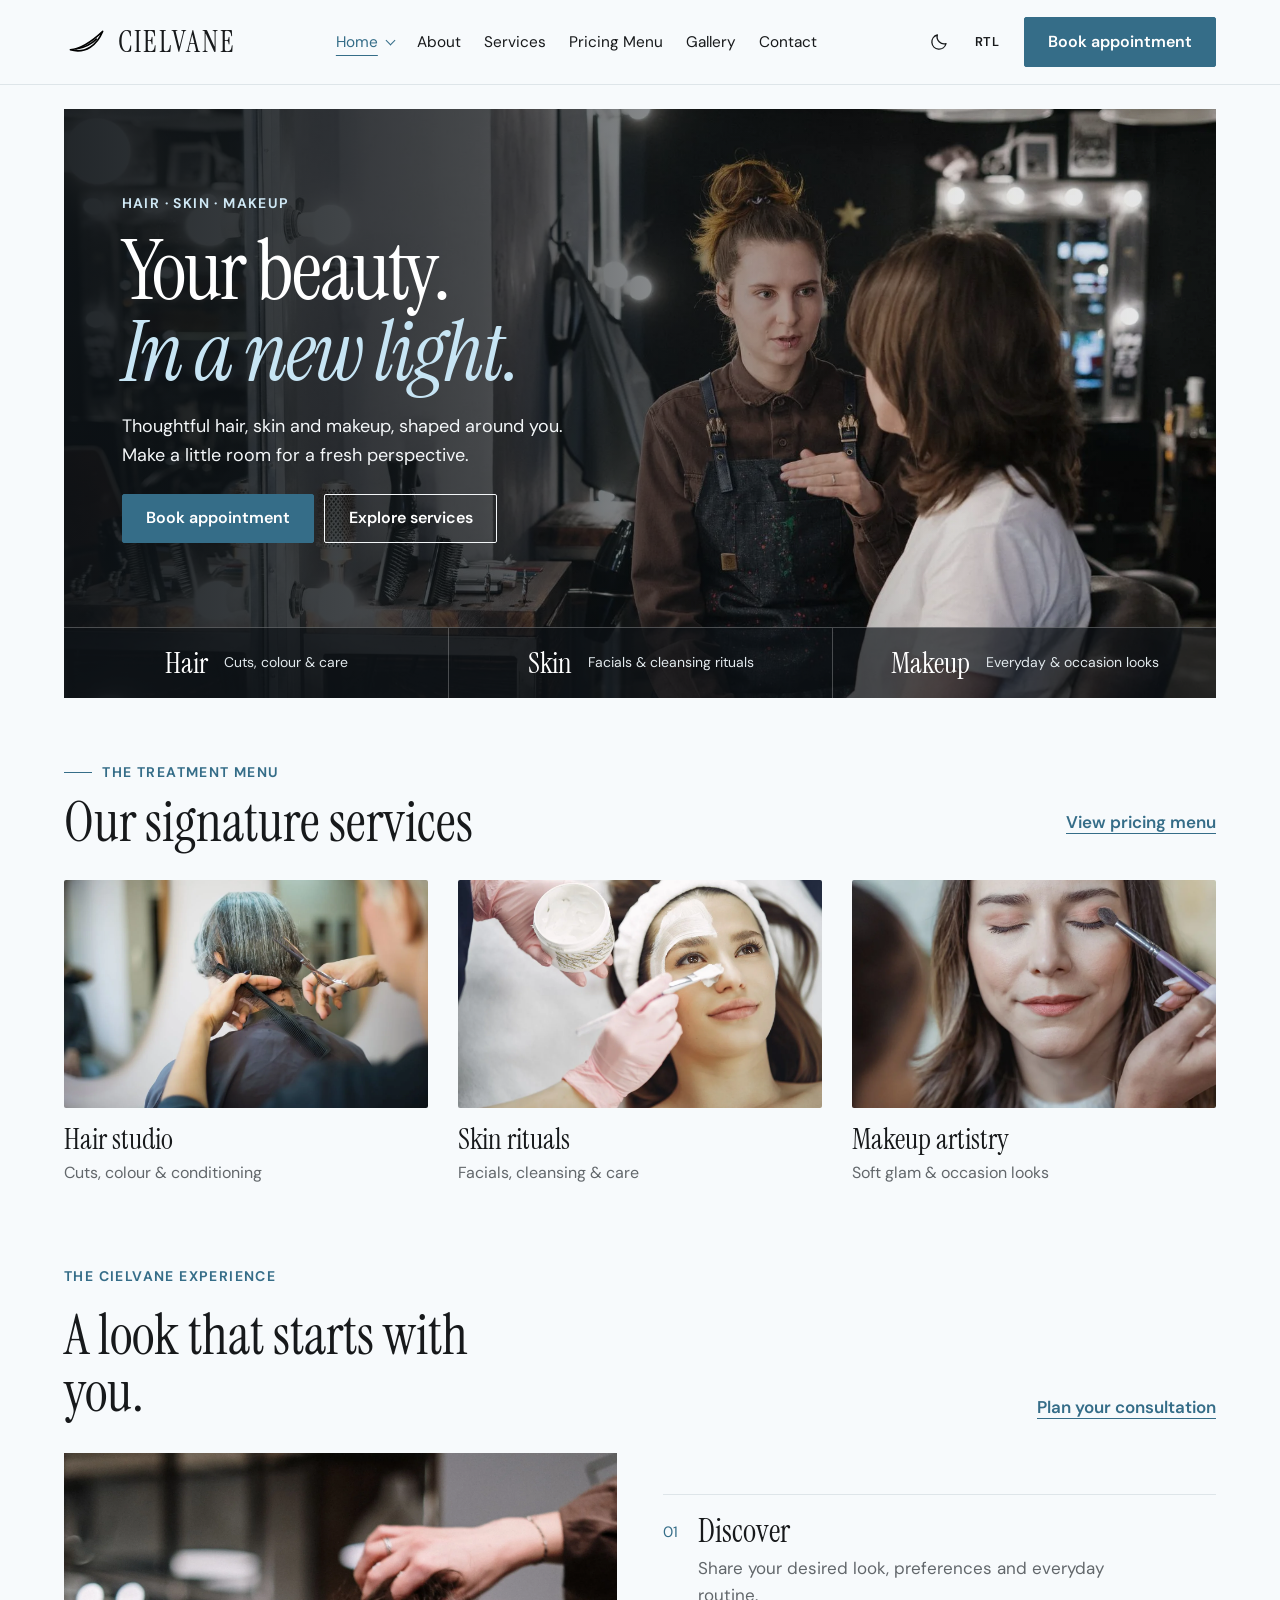
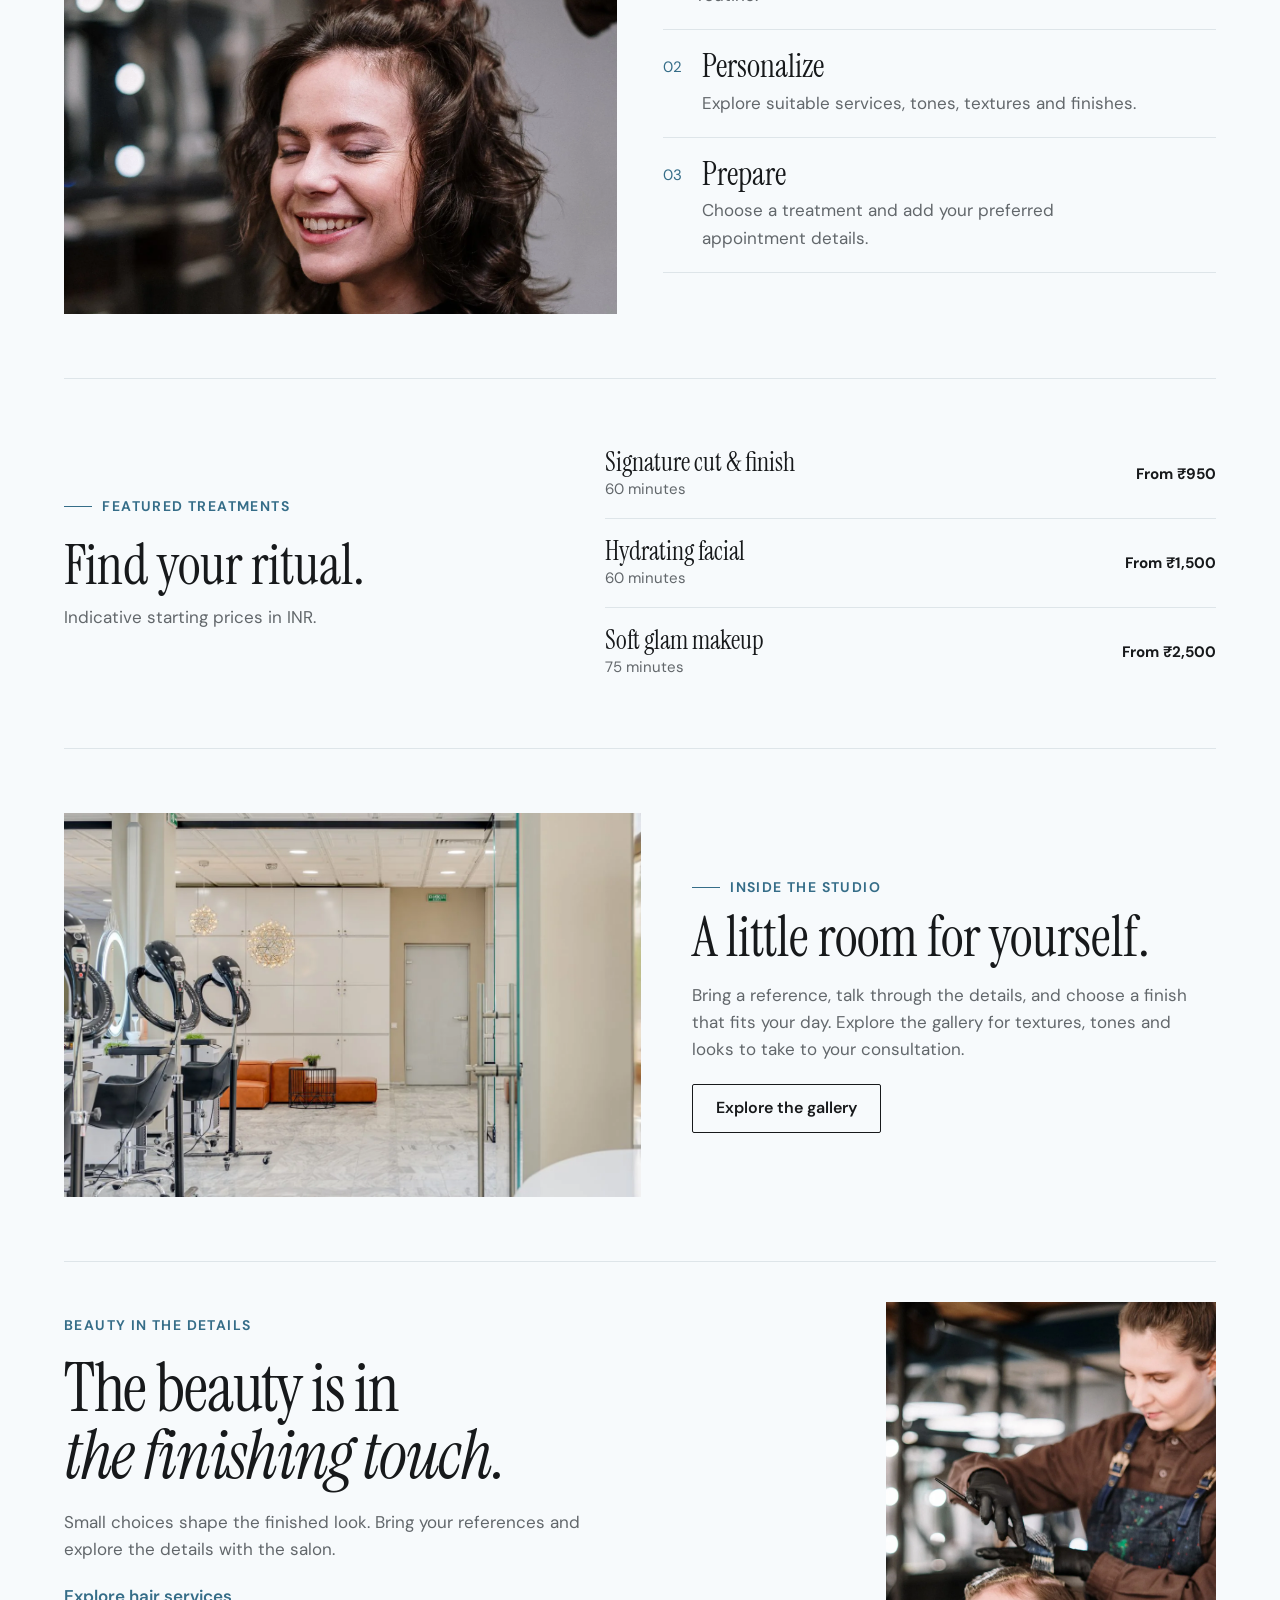
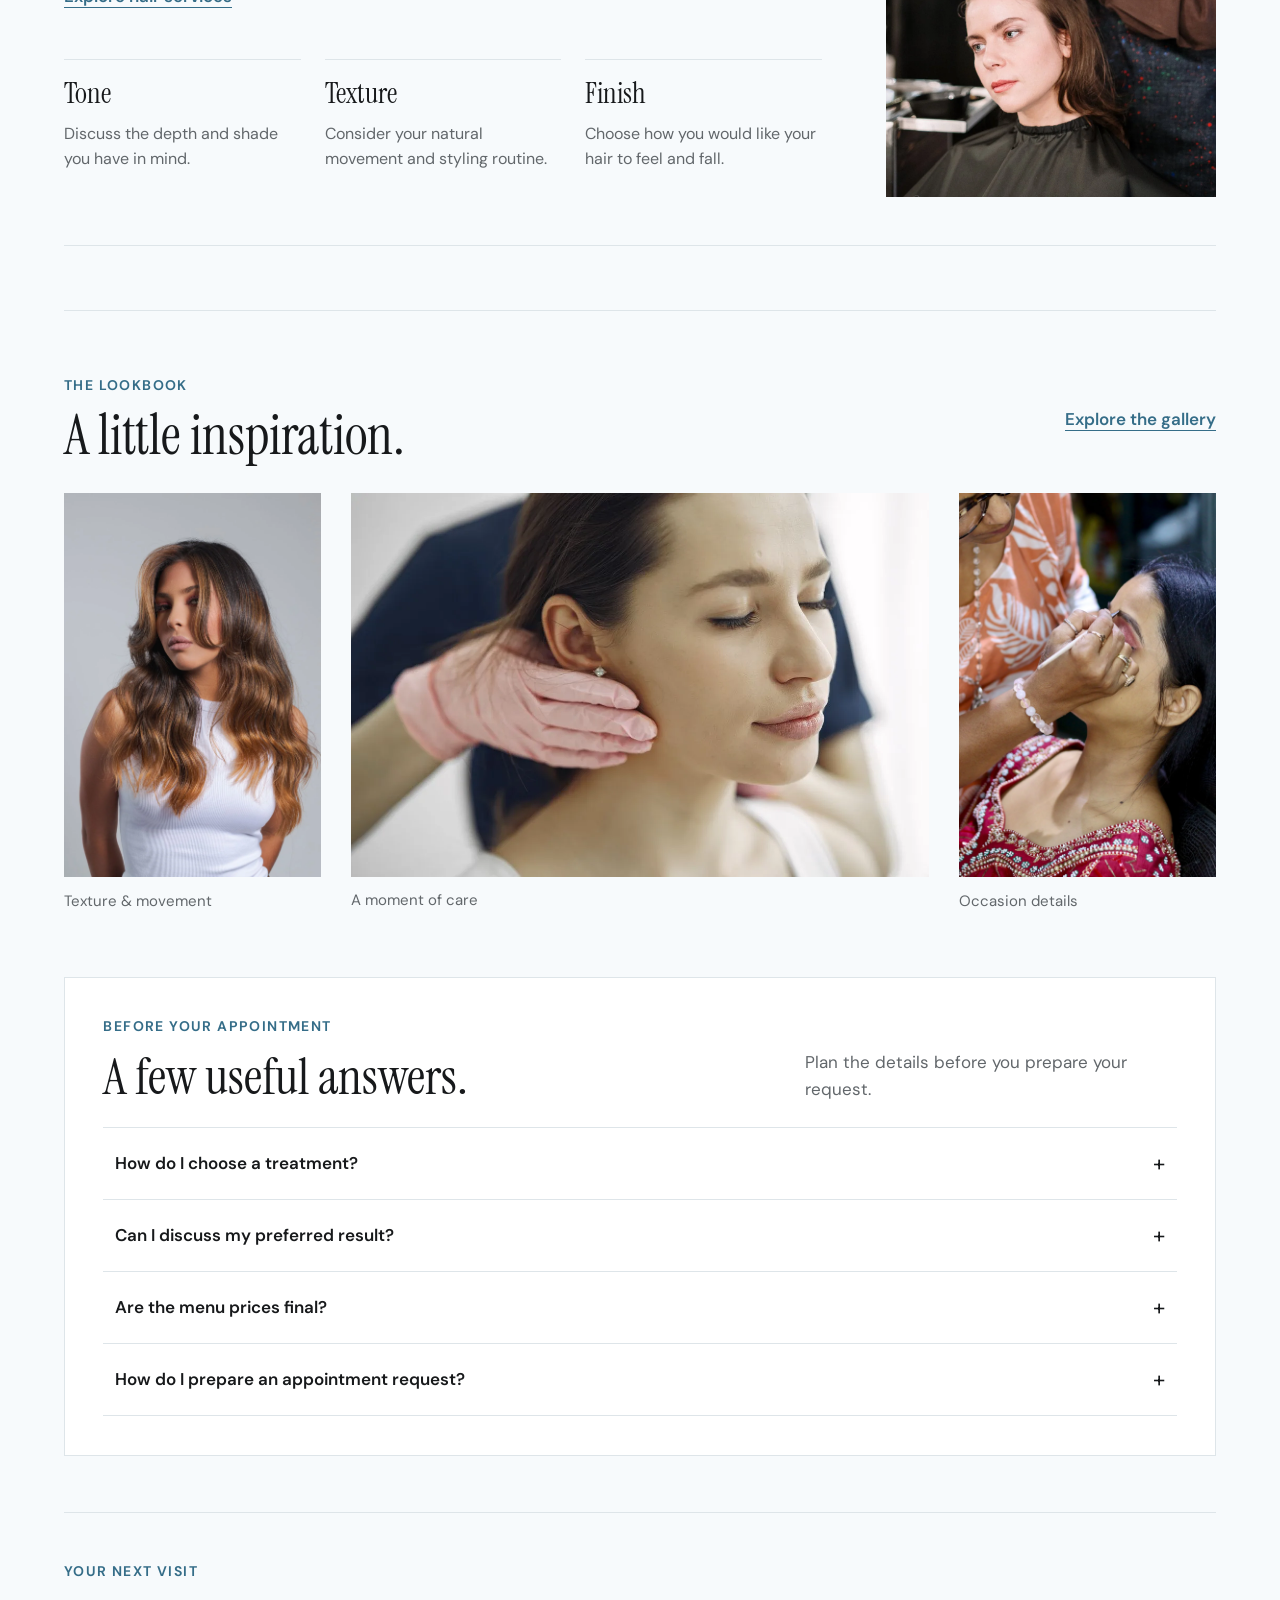
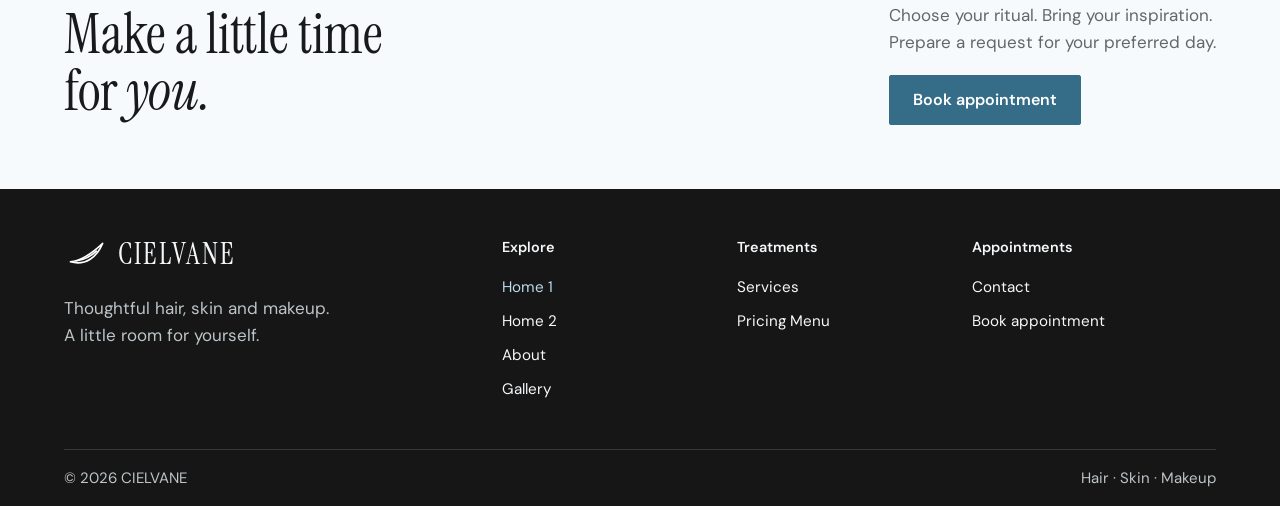
==== commit 386593b0: "Simplify wordmark and refresh Home 1 editorial banner" ====
--- a/index.html
+++ b/index.html
@@ -22,13 +22,13 @@
       <section class="hero wrap">
         <div class="hero-heading">
           <div>
-            <p class="eyebrow">CIELVANE · Salon &amp; Beauty Studio</p>
-            <h1>Beauty, with<br /><em>room to breathe.</em></h1>
+            <p class="eyebrow">Hair · Skin · Makeup</p>
+            <h1>Your beauty.<br /><em>In a new light.</em></h1>
           </div>
           <div class="hero-intro">
             <p>
-              Considered hair, skin and makeup. A space to explore your style,
-              and a moment to make your own.
+              Thoughtful hair, skin and makeup, shaped around you. Make a little
+              room for a fresh perspective.
             </p>
             <div class="actions">
               <a class="btn" href="pages/contact.html#booking"
@@ -39,6 +39,15 @@
             </div>
           </div>
         </div>
+        <nav class="hero-categories" aria-label="Explore service categories">
+          <a href="pages/services.html?category=Hair"
+            ><span>Hair</span><small>Cuts, colour &amp; care</small></a
+          ><a href="pages/services.html?category=Skin"
+            ><span>Skin</span><small>Facials &amp; cleansing rituals</small></a
+          ><a href="pages/services.html?category=Makeup"
+            ><span>Makeup</span><small>Everyday &amp; occasion looks</small></a
+          >
+        </nav>
         <figure class="hero-photo">
           <img
             src="assets/images/banner.webp"
--- a/assets/css/style.css
+++ b/assets/css/style.css
@@ -134,12 +134,7 @@
 .brand img {
   width: 45px;
 }
-.brand small {
-  display: block;
-  font: 600 0.6875rem/1.6 var(--sans);
-  text-transform: uppercase;
-  letter-spacing: 0.08em;
-}
+
 .desktop {
   gap: clamp(16px, 1.8vw, 34px);
   font-size: 0.96rem;
@@ -408,6 +403,9 @@
   aspect-ratio: 1.3;
   border-radius: 2px;
 }
+.group-title img[src$="service-makeup.webp"] {
+  object-position: center 20%;
+}
 .service-row {
   display: grid;
   grid-template-columns: 1fr auto;
@@ -911,10 +909,10 @@
 .hero {
   position: relative;
   isolation: isolate;
-  display: flex;
-  align-items: center;
-  min-height: clamp(510px, 43vw, 620px);
-  padding: clamp(32px, 5vw, 72px);
+  display: grid;
+  grid-template-rows: 1fr auto;
+  min-height: clamp(550px, 46vw, 660px);
+  padding: 0;
   margin-top: 24px;
   overflow: hidden;
   background: #17191b;
@@ -945,13 +943,15 @@
 }
 .hero-heading {
   display: grid;
-  gap: 1.3rem;
-  max-width: 580px;
+  gap: 1.25rem;
+  align-self: center;
+  max-width: 700px;
+  padding: clamp(32px, 4.5vw, 64px);
 }
 .hero h1 {
-  font-size: clamp(3.8rem, 6.3vw, 6rem);
+  font-size: clamp(4rem, 6.6vw, 6.8rem);
   letter-spacing: -0.025em;
-  line-height: 0.98;
+  line-height: 0.96;
 }
 .hero .eyebrow {
   color: #d0e9f6;
@@ -966,6 +966,42 @@
 .hero .outline {
   border-color: #f4f7f9;
   color: #fff;
+}
+
+.hero h1 em {
+  color: #c7e5f4;
+}
+.hero-categories {
+  display: grid;
+  grid-template-columns: repeat(3, minmax(0, 1fr));
+  background: #0c1115aa;
+  border-top: 1px solid #ffffff40;
+}
+.hero-categories a {
+  display: flex;
+  align-items: center;
+  justify-content: center;
+  gap: 1rem;
+  padding: 1.1rem 1.25rem;
+  color: #fff;
+}
+.hero-categories a + a {
+  border-inline-start: 1px solid #ffffff40;
+}
+.hero-categories span {
+  font: 400 1.8rem/1.2 var(--serif);
+}
+.hero-categories small {
+  font-size: 0.875rem;
+  color: #e2e9ed;
+  line-height: 1.4;
+}
+.hero-categories a:hover,
+.hero-categories a:focus-visible {
+  background: #ffffff17;
+}
+.hero-categories a:hover span {
+  color: #c7e5f4;
 }
 .experience {
   display: grid;
@@ -1313,10 +1349,7 @@
   .brand img {
     width: 33px;
   }
-  .brand small {
-    font-size: 0.6875rem;
-    letter-spacing: 0.04em;
-  }
+
   .utilities {
     gap: 0;
   }
@@ -1605,14 +1638,17 @@
   .hero {
     width: 100%;
     margin-top: 0;
-    padding: clamp(32px, 5vw, 64px);
-    min-height: 560px;
-    justify-content: center;
+    padding: 0;
+    min-height: 610px;
+    justify-content: stretch;
     text-align: center;
   }
   .hero-heading {
-    max-width: 650px;
+    width: 100%;
+    max-width: 700px;
+    justify-self: center;
     justify-items: center;
+    padding: clamp(32px, 5vw, 56px);
   }
   .hero::after {
     background: linear-gradient(0deg, #0c1115d9, #0c11159c 55%, #0c111580);
@@ -1636,8 +1672,8 @@
     font-size: 1rem;
   }
   .hero {
-    min-height: 570px;
-    padding: 2.5rem var(--gutter);
+    min-height: 610px;
+    padding: 0;
   }
   .hero h1 {
     font-size: clamp(3.2rem, 12vw, 4.8rem);
@@ -1819,3 +1855,166 @@
     margin: 0;
   }
 }
+
+.about-lead {
+  display: grid;
+  grid-template-columns: 1fr 1.1fr;
+  gap: clamp(28px, 5vw, 72px);
+  align-items: center;
+  padding-block: clamp(40px, 5vw, 72px);
+}
+.about-lead h1 {
+  font-size: clamp(3.5rem, 5.8vw, 5.7rem);
+  line-height: 1;
+}
+.about-lead > div > p:not(.eyebrow) {
+  max-width: 46ch;
+  margin-block: 1.3rem 1.5rem;
+}
+.about-lead img,
+.about-care > img {
+  width: 100%;
+  height: auto;
+}
+.about-lead figcaption {
+  color: var(--muted);
+  font-size: 0.9375rem;
+  margin-top: 0.65rem;
+}
+.about-approach {
+  border-top: 1px solid var(--line);
+}
+.about-approach > .line {
+  align-items: end;
+}
+.about-approach > .line > p {
+  max-width: 34ch;
+}
+.about-principles {
+  display: grid;
+  grid-template-columns: repeat(3, minmax(0, 1fr));
+  gap: clamp(24px, 3vw, 44px);
+  margin-top: 2rem;
+}
+.about-principles article {
+  border-top: 1px solid var(--line);
+  padding-top: 1.25rem;
+}
+.about-principles h3 {
+  font-size: clamp(1.8rem, 2.5vw, 2.4rem);
+  margin-bottom: 0.8rem;
+}
+.about-care {
+  display: grid;
+  grid-template-columns: 1fr 1fr;
+  align-items: center;
+  gap: clamp(24px, 4vw, 60px);
+  padding-block: 2.5rem;
+  border-block: 1px solid var(--line);
+  margin-bottom: clamp(44px, 5vw, 72px);
+}
+.about-care h2 {
+  font-size: clamp(2.5rem, 4vw, 4rem);
+}
+.about-care dl {
+  display: block;
+  margin: 1.5rem 0 0;
+}
+.about-care dl > div {
+  display: grid;
+  grid-template-columns: 85px 1fr;
+  gap: 1rem;
+  border-top: 1px solid var(--line);
+  padding-block: 0.85rem;
+}
+.about-care dt a {
+  color: var(--accent);
+  text-decoration: underline;
+  text-underline-offset: 4px;
+}
+.about-care dd {
+  white-space: normal;
+  color: var(--muted);
+}
+.about-visit {
+  display: grid;
+  grid-template-columns: 1fr 1.1fr;
+  gap: clamp(24px, 5vw, 72px);
+  margin-bottom: clamp(44px, 5vw, 72px);
+}
+.about-visit h2 {
+  font-size: clamp(2.5rem, 4vw, 4rem);
+}
+.about-visit > div > p:not(.eyebrow) {
+  margin-bottom: 1.1rem;
+}
+.about-visit .actions {
+  margin-top: 1.5rem;
+  gap: 1.5rem;
+}
+@media (min-width: 641px) and (max-width: 960px) {
+  .about-lead {
+    grid-template-columns: 1fr;
+  }
+  .about-lead > div > p:not(.eyebrow) {
+    max-width: 60ch;
+  }
+
+  .about-care {
+    grid-template-columns: 1fr;
+    gap: 24px;
+  }
+  .about-care dl {
+    display: grid;
+    grid-template-columns: repeat(3, minmax(0, 1fr));
+    gap: 1.5rem;
+  }
+  .about-care dl > div {
+    display: block;
+  }
+  .about-care dt {
+    margin-bottom: 0.5rem;
+  }
+  .about-care dl > div {
+    grid-template-columns: 1fr;
+    gap: 0.4rem;
+  }
+}
+@media (max-width: 640px) {
+  .about-lead,
+  .about-principles,
+  .about-care,
+  .about-visit {
+    grid-template-columns: 1fr;
+  }
+  .about-approach > .line {
+    flex-direction: column;
+    align-items: start;
+  }
+  .about-care dl > div {
+    grid-template-columns: 1fr;
+    gap: 0.4rem;
+  }
+}
+
+@media (max-width: 800px) {
+  .hero-categories a {
+    flex-direction: column;
+    gap: 0.3rem;
+    padding: 0.95rem 0.6rem;
+  }
+}
+@media (max-width: 640px) {
+  .hero-heading {
+    padding: 2.5rem var(--gutter);
+  }
+  .hero-categories small {
+    display: none;
+  }
+  .hero-categories span {
+    font-size: 1.5rem;
+  }
+  .hero-categories a {
+    min-height: 60px;
+  }
+}
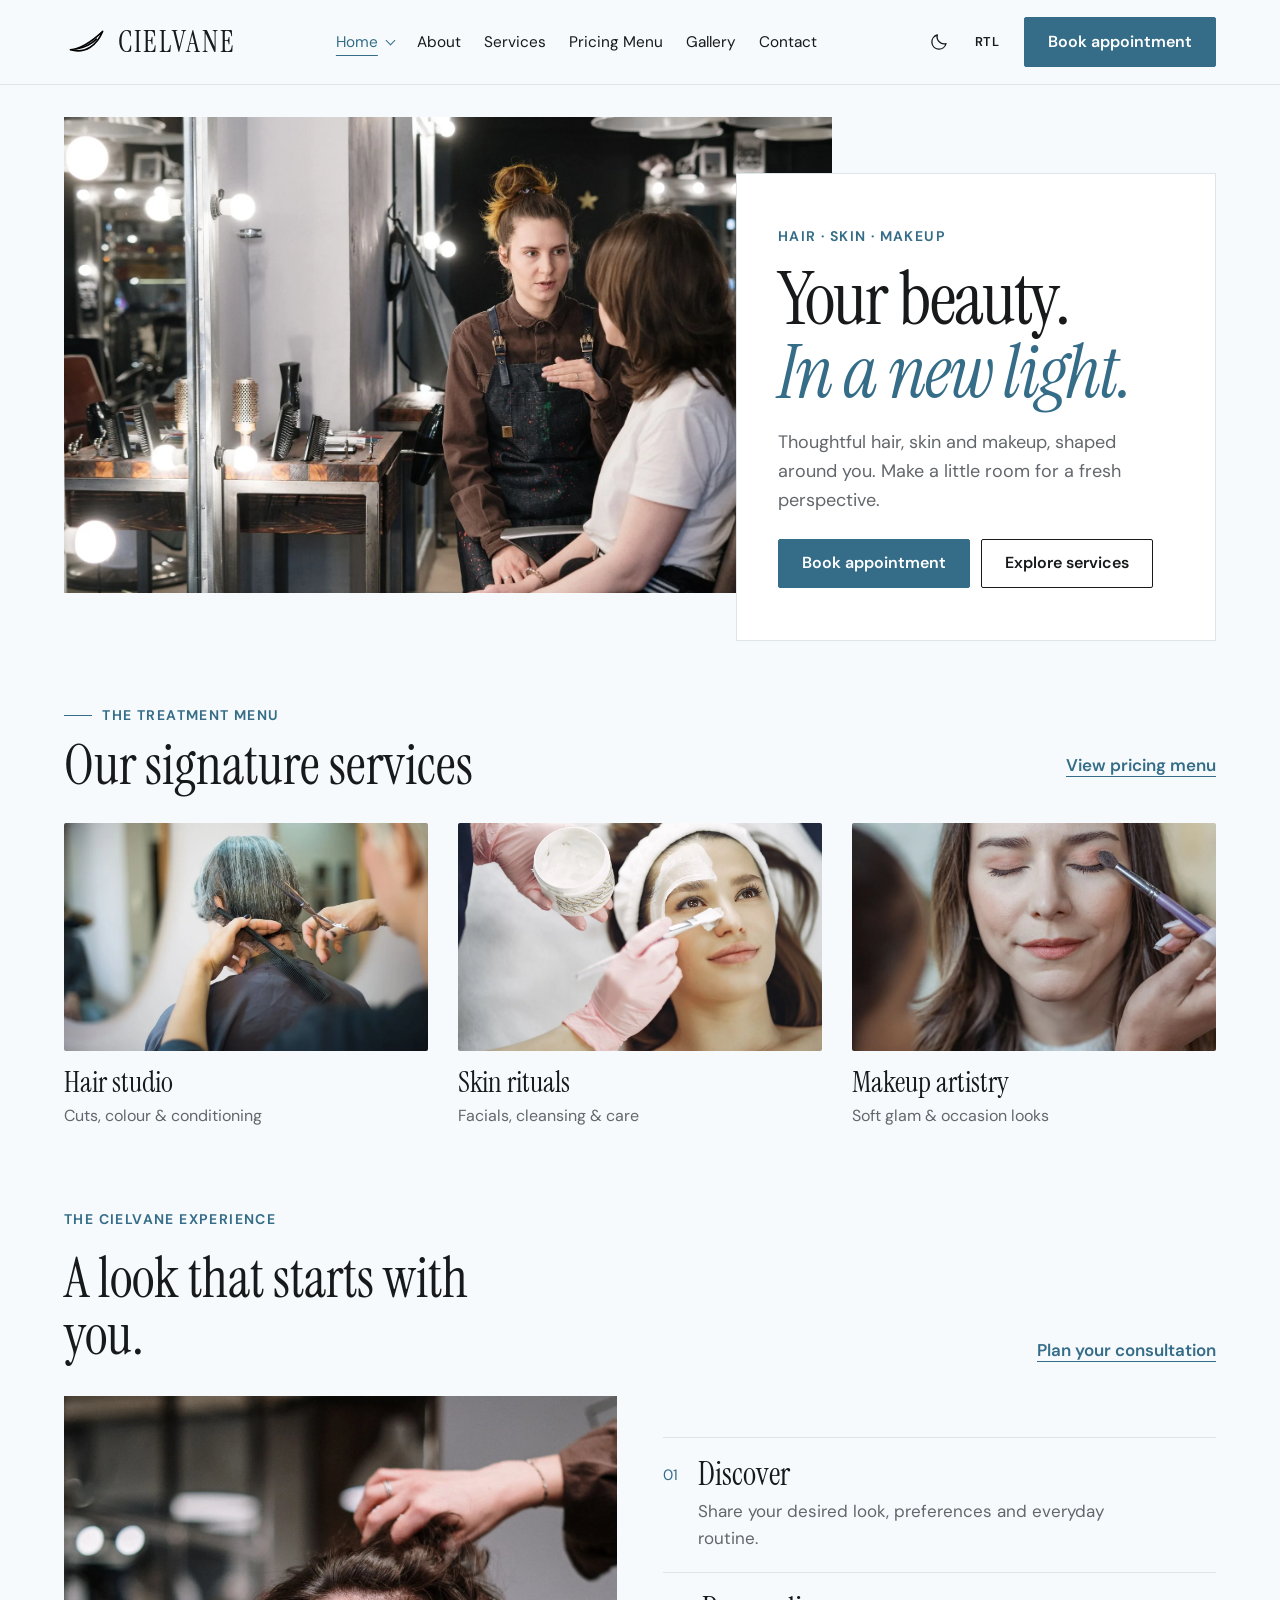
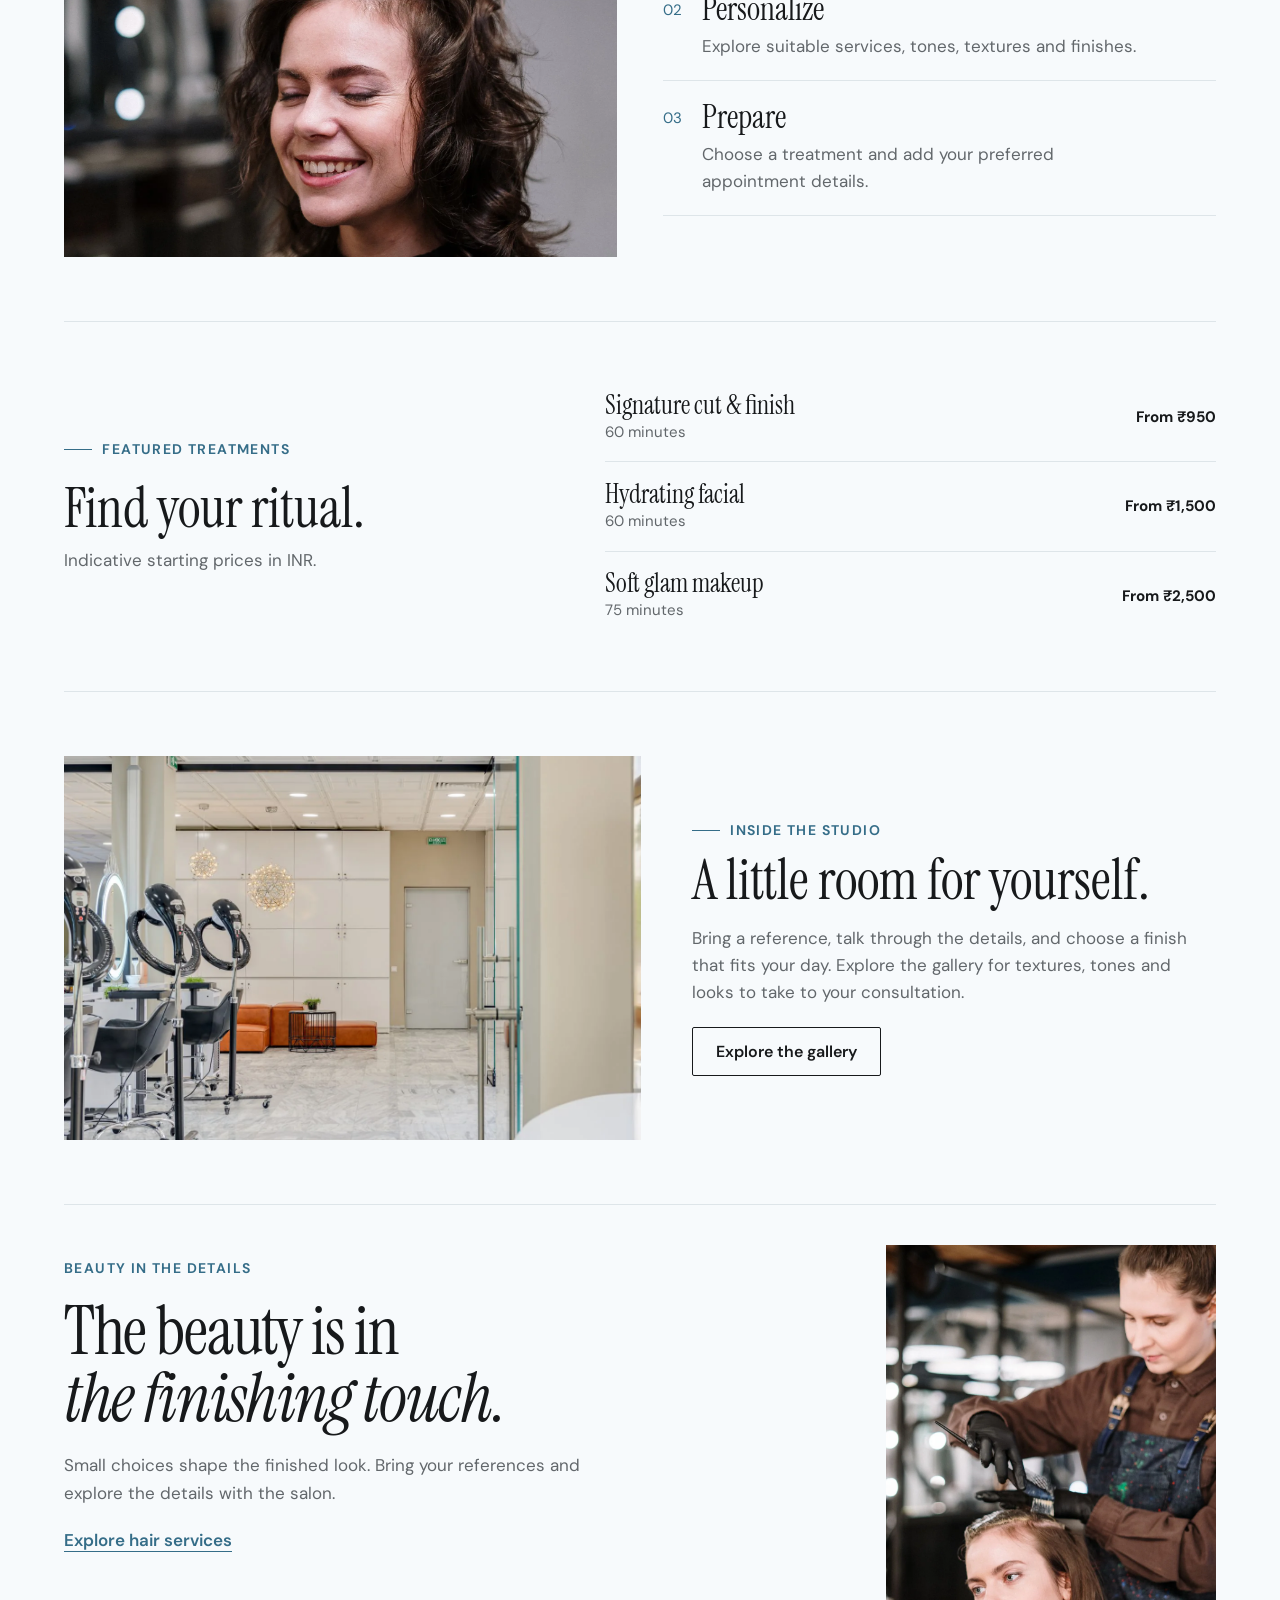
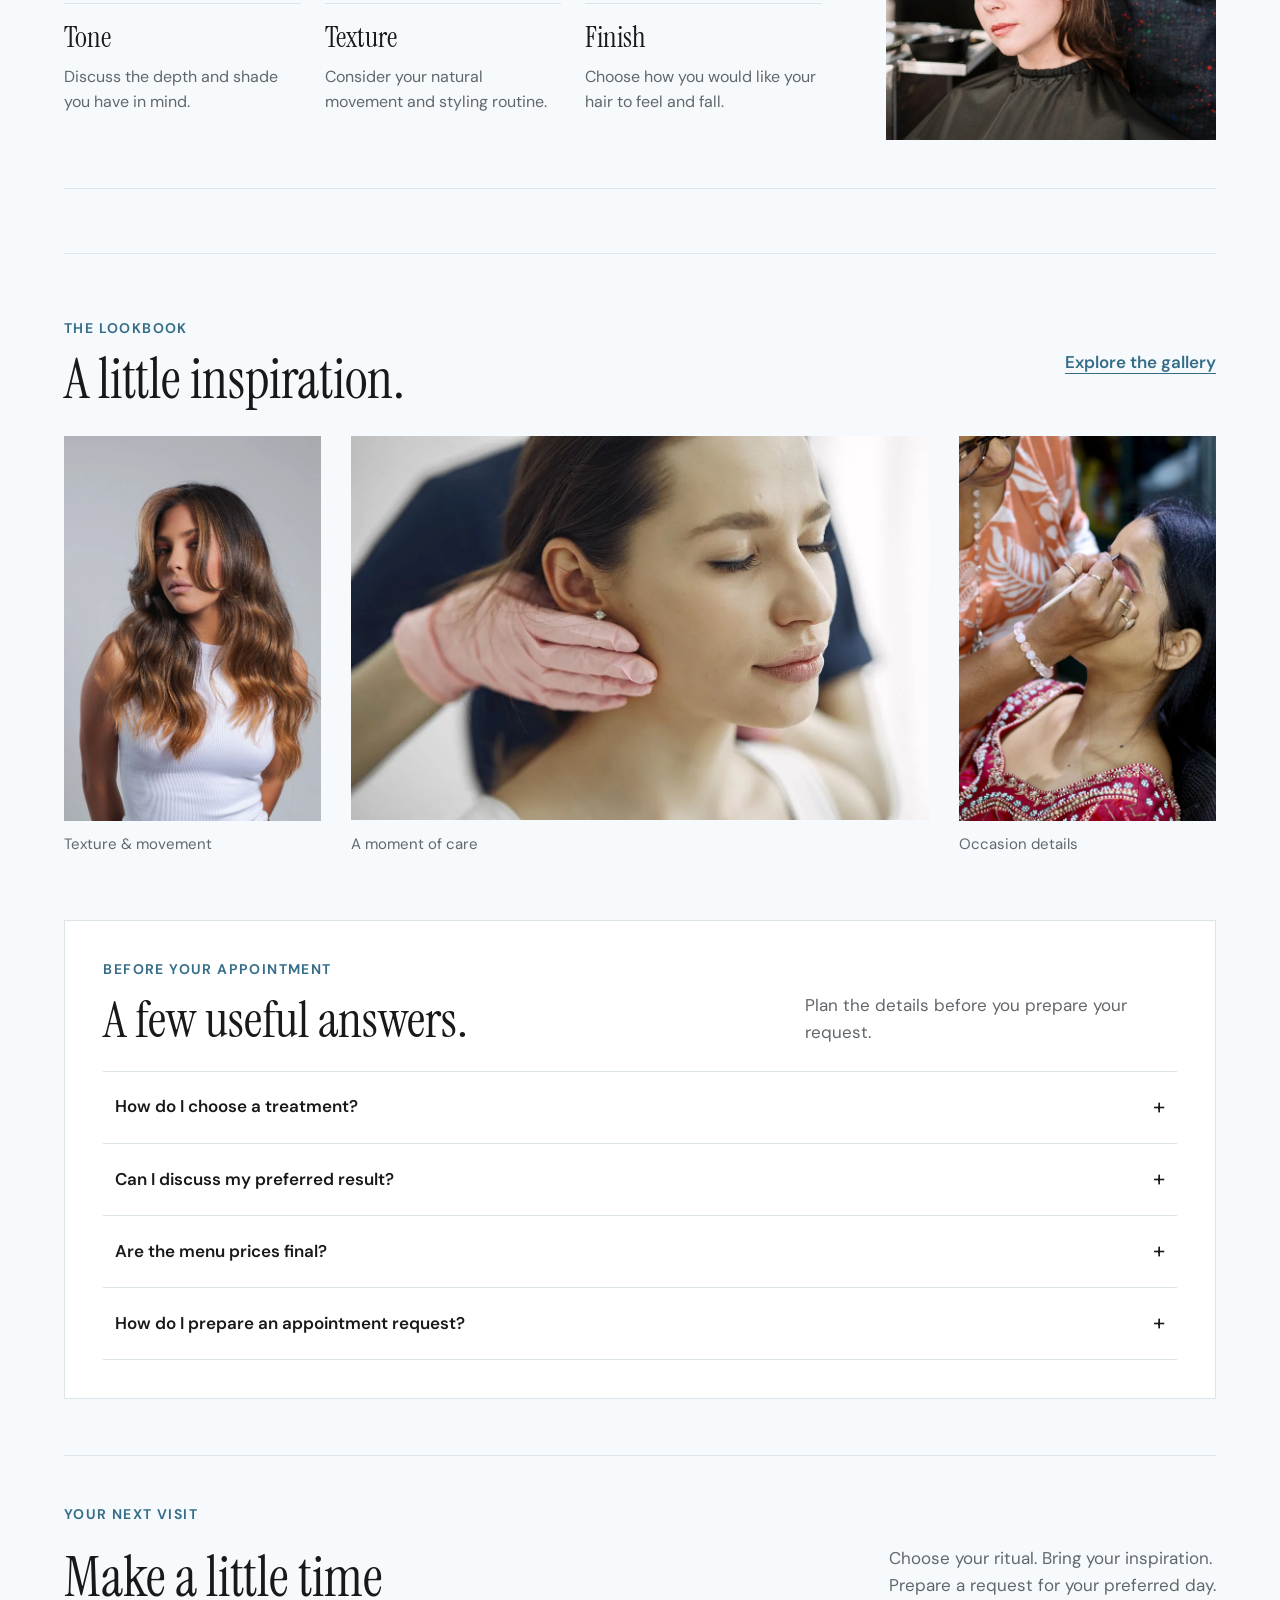
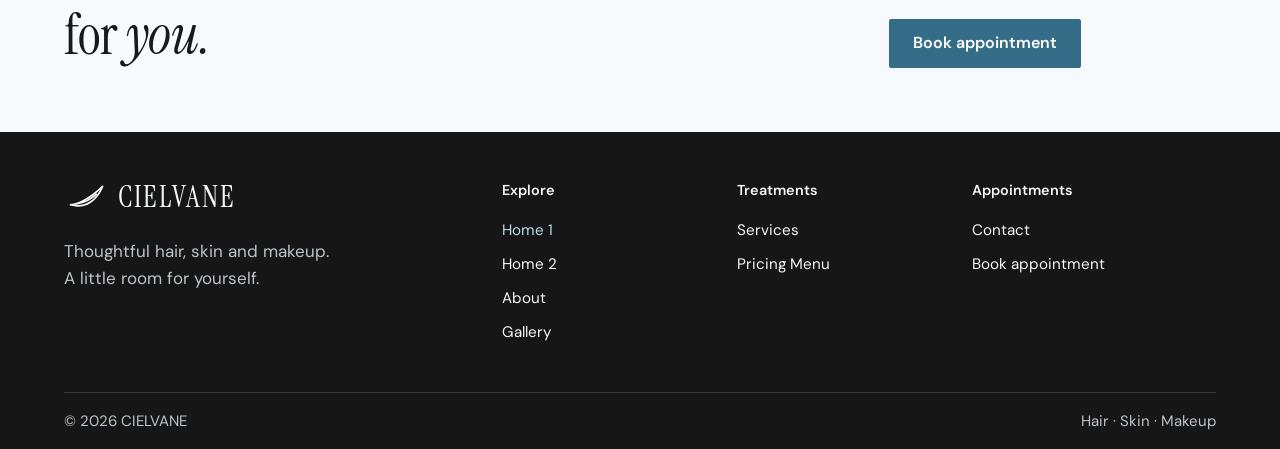
==== commit 826b794b: "Redesign Home 1 hero with offset editorial composition" ====
--- a/index.html
+++ b/index.html
@@ -39,15 +39,6 @@
             </div>
           </div>
         </div>
-        <nav class="hero-categories" aria-label="Explore service categories">
-          <a href="pages/services.html?category=Hair"
-            ><span>Hair</span><small>Cuts, colour &amp; care</small></a
-          ><a href="pages/services.html?category=Skin"
-            ><span>Skin</span><small>Facials &amp; cleansing rituals</small></a
-          ><a href="pages/services.html?category=Makeup"
-            ><span>Makeup</span><small>Everyday &amp; occasion looks</small></a
-          >
-        </nav>
         <figure class="hero-photo">
           <img
             src="assets/images/banner.webp"
--- a/assets/css/style.css
+++ b/assets/css/style.css
@@ -790,24 +790,7 @@
   border-color: var(--accent);
   color: var(--accent);
 }
-.visit-guide {
-  padding-block: 0 3rem;
-  scroll-margin-top: 110px;
-}
-.visit-tips {
-  display: grid;
-  grid-template-columns: repeat(3, 1fr);
-  gap: 2rem;
-  margin-block: 1.7rem;
-}
-.visit-tips article {
-  border-top: 1px solid var(--line);
-  padding-top: 1rem;
-}
-.visit-tips h3 {
-  font-size: 1.8rem;
-  margin-bottom: 0.6rem;
-}
+
 .brand img {
   filter: brightness(0);
 }
@@ -906,103 +889,60 @@
 .picture-card p {
   font-size: 1rem;
 }
+
 .hero {
   position: relative;
   isolation: isolate;
   display: grid;
-  grid-template-rows: 1fr auto;
-  min-height: clamp(550px, 46vw, 660px);
-  padding: 0;
-  margin-top: 24px;
+  grid-template-columns: repeat(12, minmax(0, 1fr));
+  grid-template-rows: 56px minmax(420px, auto) 48px;
+  margin-top: 32px;
+}
+.hero-photo {
+  position: relative;
+  grid-column: 1 / 9;
+  grid-row: 1 / 3;
   overflow: hidden;
-  background: #17191b;
-  color: #fff;
-}
-.hero-photo {
+  min-width: 0;
+  min-height: 0;
+}
+.hero-photo img {
   position: absolute;
   inset: 0;
-  z-index: -2;
-}
-.hero-photo img {
   width: 100%;
   height: 100%;
   object-fit: cover;
   object-position: center 15%;
 }
-.hero::after {
-  content: "";
-  position: absolute;
-  inset: 0;
-  z-index: -1;
-  background: linear-gradient(
-    90deg,
-    #0c1115e8 0%,
-    #0c1115b8 36%,
-    #0c11151a 77%
-  );
-}
 .hero-heading {
-  display: grid;
+  position: relative;
+  z-index: 1;
+  grid-column: 8 / -1;
+  grid-row: 2 / 4;
+  display: grid;
+  align-content: center;
   gap: 1.25rem;
-  align-self: center;
-  max-width: 700px;
-  padding: clamp(32px, 4.5vw, 64px);
+  padding: clamp(30px, 3.2vw, 48px);
+  border: 1px solid var(--line);
+  background: var(--surface);
 }
 .hero h1 {
-  font-size: clamp(4rem, 6.6vw, 6.8rem);
+  font-size: clamp(3.8rem, 5.8vw, 5.8rem);
+  line-height: 0.98;
   letter-spacing: -0.025em;
-  line-height: 0.96;
+}
+.hero h1 em {
+  color: var(--accent);
 }
 .hero .eyebrow {
-  color: #d0e9f6;
   margin-bottom: 1rem;
 }
 .hero-intro > p {
-  color: #f4f7f9;
-  max-width: 40ch;
+  max-width: 37ch;
   margin-bottom: 1.5rem;
   font-size: 1.125rem;
 }
-.hero .outline {
-  border-color: #f4f7f9;
-  color: #fff;
-}
-
-.hero h1 em {
-  color: #c7e5f4;
-}
-.hero-categories {
-  display: grid;
-  grid-template-columns: repeat(3, minmax(0, 1fr));
-  background: #0c1115aa;
-  border-top: 1px solid #ffffff40;
-}
-.hero-categories a {
-  display: flex;
-  align-items: center;
-  justify-content: center;
-  gap: 1rem;
-  padding: 1.1rem 1.25rem;
-  color: #fff;
-}
-.hero-categories a + a {
-  border-inline-start: 1px solid #ffffff40;
-}
-.hero-categories span {
-  font: 400 1.8rem/1.2 var(--serif);
-}
-.hero-categories small {
-  font-size: 0.875rem;
-  color: #e2e9ed;
-  line-height: 1.4;
-}
-.hero-categories a:hover,
-.hero-categories a:focus-visible {
-  background: #ffffff17;
-}
-.hero-categories a:hover span {
-  color: #c7e5f4;
-}
+
 .experience {
   display: grid;
   grid-template-columns: 1fr 1fr;
@@ -1568,13 +1508,24 @@
   }
 }
 @media (max-width: 640px) {
-  .enquiry-links,
-  .visit-tips {
-    grid-template-columns: 1fr;
-  }
-  .visit-guide > .line {
-    flex-direction: column;
-    align-items: start;
+  .enquiry-links {
+    grid-template-columns: 1fr;
+  }
+}
+
+@media (min-width: 641px) and (max-width: 1180px) {
+  .planning {
+    grid-template-columns: 1fr;
+    gap: 1.5rem;
+  }
+  .planning-guide ol {
+    display: grid;
+    grid-template-columns: repeat(3, minmax(0, 1fr));
+    gap: 1.5rem;
+  }
+  .planning-guide h3 {
+    font-size: 1.7rem;
+    line-height: 1.15;
   }
 }
 
@@ -1634,66 +1585,12 @@
     border: 1px solid var(--line);
   }
 }
-@media (max-width: 1150px) {
-  .hero {
-    width: 100%;
-    margin-top: 0;
-    padding: 0;
-    min-height: 610px;
-    justify-content: stretch;
-    text-align: center;
-  }
-  .hero-heading {
-    width: 100%;
-    max-width: 700px;
-    justify-self: center;
-    justify-items: center;
-    padding: clamp(32px, 5vw, 56px);
-  }
-  .hero::after {
-    background: linear-gradient(0deg, #0c1115d9, #0c11159c 55%, #0c111580);
-  }
-  .hero-photo img {
-    object-position: 70% 15%;
-  }
-  .hero .eyebrow,
-  .hero .actions {
-    justify-content: center;
-  }
-  .hero-intro > p {
-    margin-inline: auto;
-  }
-  .hero h1 {
-    font-size: clamp(3.5rem, 7vw, 5.5rem);
-  }
-}
+
 @media (max-width: 640px) {
   body {
     font-size: 1rem;
   }
-  .hero {
-    min-height: 610px;
-    padding: 0;
-  }
-  .hero h1 {
-    font-size: clamp(3.2rem, 12vw, 4.8rem);
-  }
-  .hero-intro > p {
-    font-size: 1rem;
-  }
-  .hero .eyebrow {
-    font-size: 0.8125rem;
-    letter-spacing: 0.05em;
-  }
-  .hero .actions {
-    gap: 0.7rem;
-  }
-  .hero .btn {
-    padding: 0.75rem 1rem;
-  }
-  .hero-photo img {
-    object-position: 71% top;
-  }
+
   .experience {
     grid-template-columns: 1fr;
     gap: 1.5rem;
@@ -1997,24 +1894,251 @@
   }
 }
 
+.contact-location {
+  padding-bottom: clamp(48px, 5vw, 72px);
+  scroll-margin-top: 110px;
+}
+.location-heading {
+  align-items: end;
+  margin-bottom: 1.75rem;
+}
+.location-map {
+  display: block;
+  width: 100%;
+  height: clamp(320px, 38vw, 460px);
+  border: 1px solid var(--line);
+  background: var(--surface);
+}
+.location-details {
+  display: grid;
+  grid-template-columns: 1.4fr 1fr 1fr;
+  gap: 2rem;
+  padding-block: 1.75rem;
+  border-bottom: 1px solid var(--line);
+}
+.location-details h3 {
+  font: 600 1rem/1.5 var(--sans);
+  margin-bottom: 0.6rem;
+}
+.location-details address {
+  font-style: normal;
+  color: var(--muted);
+  max-width: 30ch;
+}
+.location-details p {
+  direction: ltr;
+  unicode-bidi: isolate;
+}
+.location-note {
+  font-size: 0.9375rem;
+  margin-top: 1rem;
+}
 @media (max-width: 800px) {
-  .hero-categories a {
+  .location-details {
+    grid-template-columns: 1fr 1fr;
+    gap: 1.5rem;
+  }
+  .location-details > div:first-child {
+    grid-column: 1 / -1;
+  }
+}
+@media (max-width: 640px) {
+  .location-heading {
+    align-items: start;
     flex-direction: column;
-    gap: 0.3rem;
-    padding: 0.95rem 0.6rem;
+  }
+  .location-details {
+    grid-template-columns: 1fr;
+  }
+  .location-map {
+    height: 340px;
+  }
+}
+
+.select-control {
+  align-self: start;
+  position: relative;
+  min-width: 0;
+}
+.select-native {
+  position: absolute;
+  width: 1px;
+  height: 1px;
+  min-height: 0;
+  padding: 0;
+  border: 0;
+  opacity: 0;
+  clip-path: inset(50%);
+  pointer-events: none;
+}
+.select-trigger {
+  display: block;
+  position: relative;
+  width: 100%;
+  min-height: 48px;
+  padding: 0.7rem 2.9rem 0.7rem 0.8rem;
+  padding-inline: 0.8rem 2.9rem;
+  border: 1px solid var(--line);
+  border-radius: 6px;
+  background: var(--paper);
+  color: var(--ink);
+  text-align: start;
+  font: 400 1rem/1.5 var(--sans);
+}
+.select-trigger > span {
+  display: block;
+  white-space: nowrap;
+  overflow: hidden;
+  text-overflow: ellipsis;
+}
+.select-trigger::after {
+  content: "";
+  position: absolute;
+  inset-inline-end: 18px;
+  top: calc(50% - 5px);
+  width: 8px;
+  height: 8px;
+  border: solid currentColor;
+  border-width: 0 1.5px 1.5px 0;
+  transform: rotate(45deg);
+  pointer-events: none;
+}
+.select-trigger[aria-expanded="true"]::after {
+  top: calc(50% - 1px);
+  transform: rotate(225deg);
+}
+.select-trigger[aria-invalid="true"] {
+  border-color: var(--accent);
+}
+.select-control.is-open {
+  z-index: 4;
+}
+.select-options {
+  position: absolute;
+  inset-inline: 0;
+  top: calc(100% + 6px);
+  list-style: none;
+  margin: 0;
+  padding: 4px;
+  max-height: 280px;
+  overflow-y: auto;
+  overscroll-behavior: contain;
+  border: 1px solid var(--line);
+  border-radius: 6px;
+  background: var(--surface);
+  color: var(--ink);
+  box-shadow: 0 8px 24px #0002;
+  font: 400 1rem/1.5 var(--sans);
+}
+.select-control[data-placement="above"] .select-options {
+  top: auto;
+  bottom: calc(100% + 6px);
+}
+.select-options [role="option"] {
+  display: flex;
+  align-items: center;
+  min-height: 44px;
+  padding: 0.6rem 0.75rem;
+  border-inline-start: 3px solid transparent;
+  cursor: pointer;
+}
+.select-options [aria-selected="true"] {
+  border-inline-start-color: var(--accent);
+}
+.select-options [role="option"]:hover,
+.select-options .is-active {
+  background: var(--action);
+  color: var(--on-action);
+}
+.select-error {
+  color: var(--ink);
+  font-size: 0.9375rem;
+}
+
+@media (max-width: 1150px) {
+  .hero {
+    width: 100%;
+    margin-top: 0;
+    grid-template-columns: 1fr;
+    grid-template-rows: 1fr;
+    min-height: 570px;
+    text-align: center;
+  }
+  .hero-photo {
+    position: absolute;
+    inset: 0;
+    grid-column: 1;
+    grid-row: 1;
+    z-index: -2;
+  }
+  .hero-photo img {
+    object-position: 70% 15%;
+  }
+  .hero::after {
+    content: "";
+    position: absolute;
+    inset: 0;
+    z-index: -1;
+    background: linear-gradient(0deg, #0c1115d9, #0c11159c 55%, #0c111580);
+  }
+  .hero-heading {
+    grid-column: 1;
+    grid-row: 1;
+    justify-self: center;
+    align-self: center;
+    width: min(100%, 700px);
+    justify-items: center;
+    padding: clamp(32px, 5vw, 56px);
+    border: 0;
+    background: transparent;
+    color: #fff;
+  }
+  .hero h1 {
+    font-size: clamp(3.5rem, 7vw, 5.5rem);
+  }
+  .hero h1 em {
+    color: #c7e5f4;
+  }
+  .hero .eyebrow,
+  .hero .actions {
+    justify-content: center;
+  }
+  .hero .eyebrow {
+    color: #d0e9f6;
+  }
+  .hero-intro > p {
+    color: #f4f7f9;
+    margin-inline: auto;
+  }
+  .hero .outline {
+    border-color: #f4f7f9;
+    color: #fff;
   }
 }
 @media (max-width: 640px) {
+  .hero {
+    min-height: 570px;
+  }
   .hero-heading {
     padding: 2.5rem var(--gutter);
   }
-  .hero-categories small {
-    display: none;
-  }
-  .hero-categories span {
-    font-size: 1.5rem;
-  }
-  .hero-categories a {
-    min-height: 60px;
-  }
-}
+  .hero h1 {
+    font-size: clamp(3.2rem, 12vw, 4.8rem);
+  }
+  .hero-intro > p {
+    font-size: 1rem;
+  }
+  .hero .eyebrow {
+    font-size: 0.8125rem;
+    letter-spacing: 0.05em;
+  }
+  .hero .actions {
+    gap: 0.7rem;
+  }
+  .hero .btn {
+    padding: 0.75rem 1rem;
+  }
+  .hero-photo img {
+    object-position: 71% top;
+  }
+}
--- a/assets/css/rtl.css
+++ b/assets/css/rtl.css
@@ -24,21 +24,10 @@
   }
 }
 
-[dir="rtl"] .hero::after {
-  background: linear-gradient(
-    270deg,
-    #0c1115e8 0%,
-    #0c1115b8 36%,
-    #0c11151a 77%
-  );
-}
 [dir="rtl"] .pricing-intro .filters button[aria-pressed="true"] {
   box-shadow: inset -3px 0 var(--accent);
 }
 @media (max-width: 1150px) {
-  [dir="rtl"] .hero::after {
-    background: linear-gradient(0deg, #0c1115d9, #0c11159c 55%, #0c111580);
-  }
   [dir="rtl"] .hero :is(h1, p) {
     text-align: center;
   }
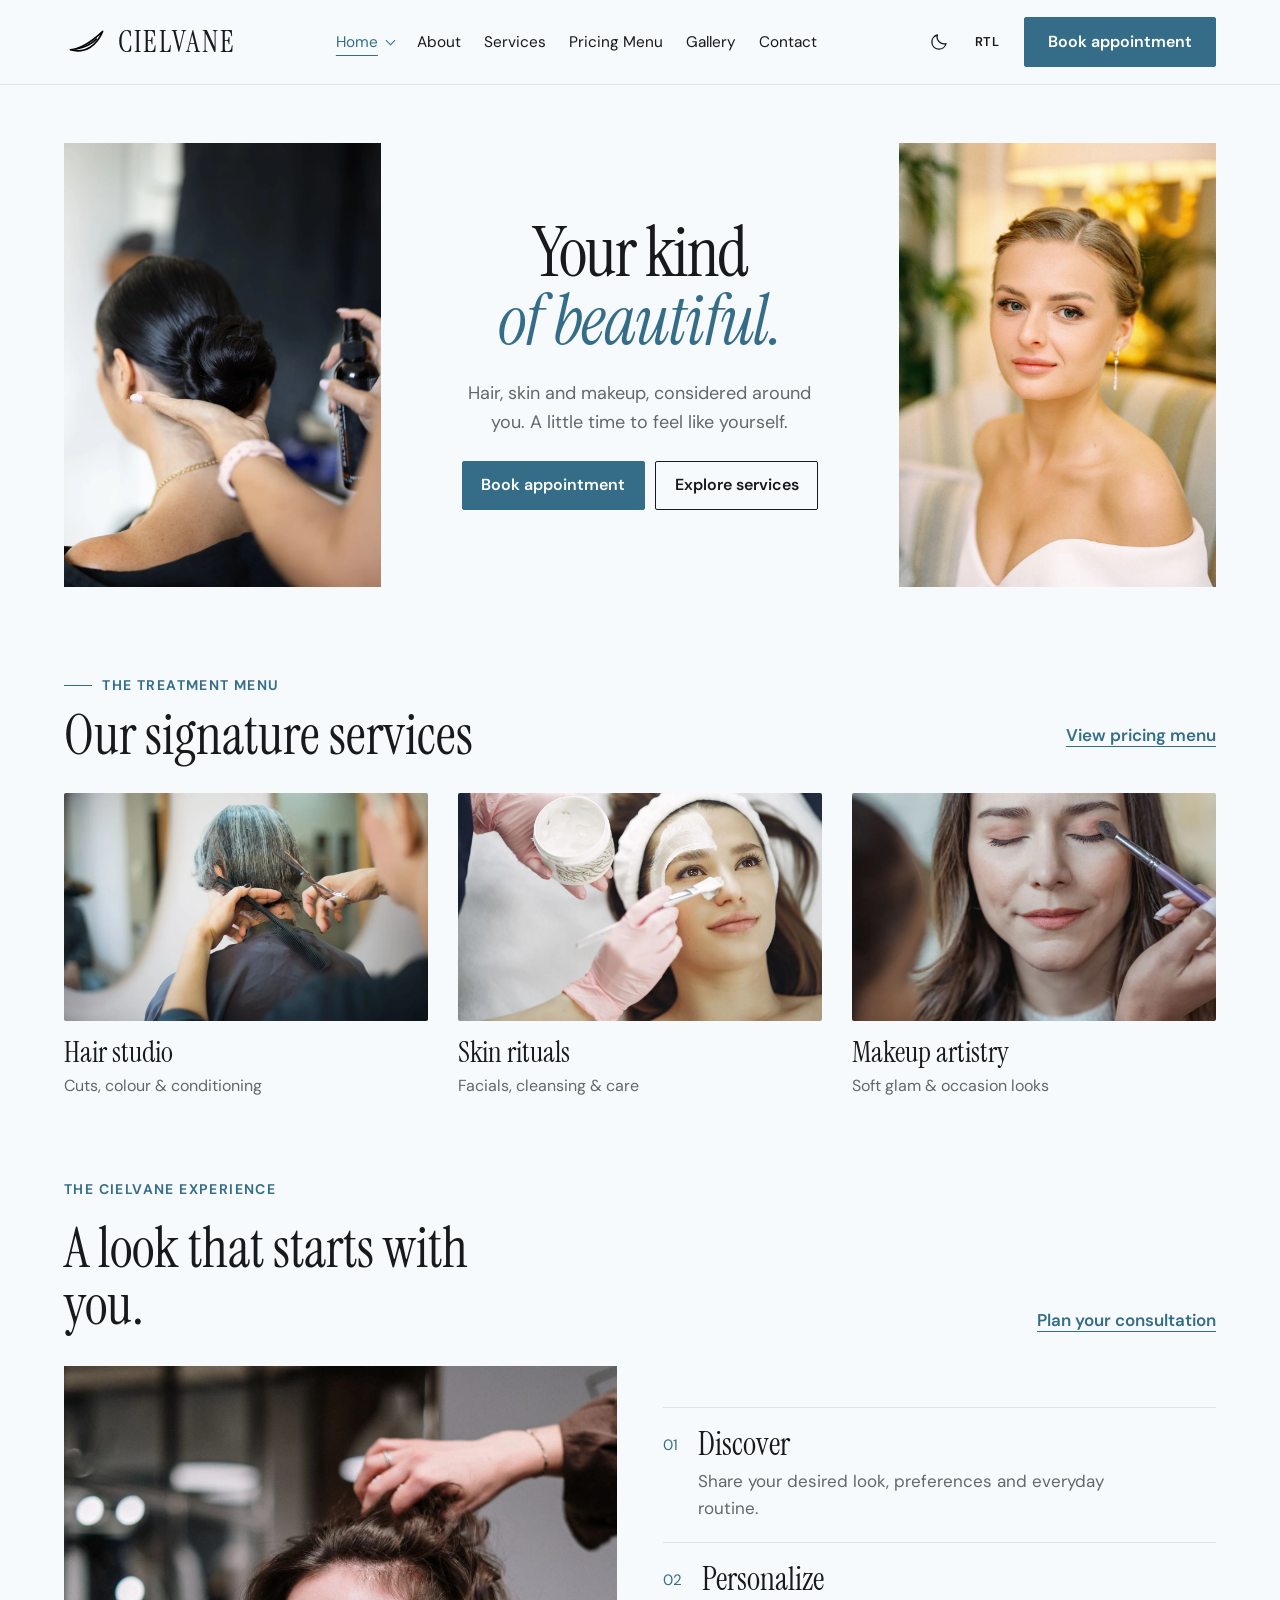
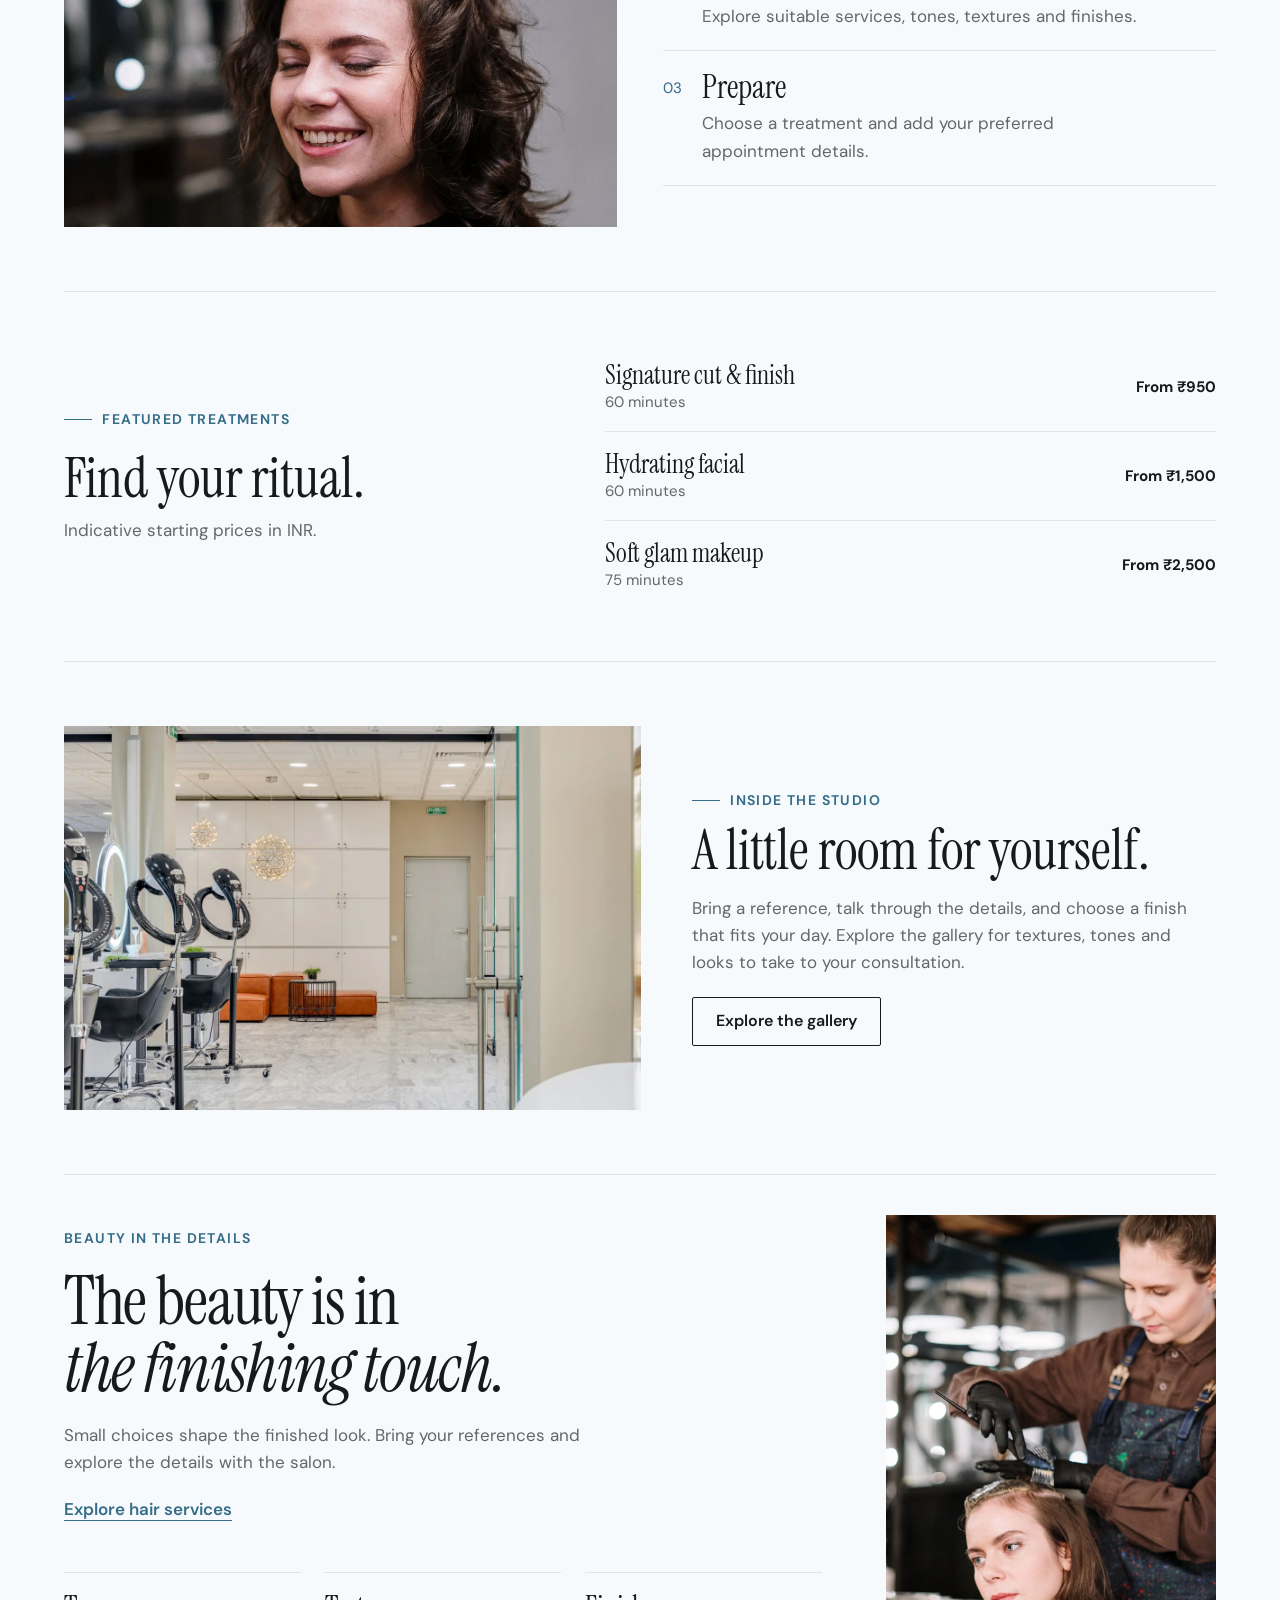
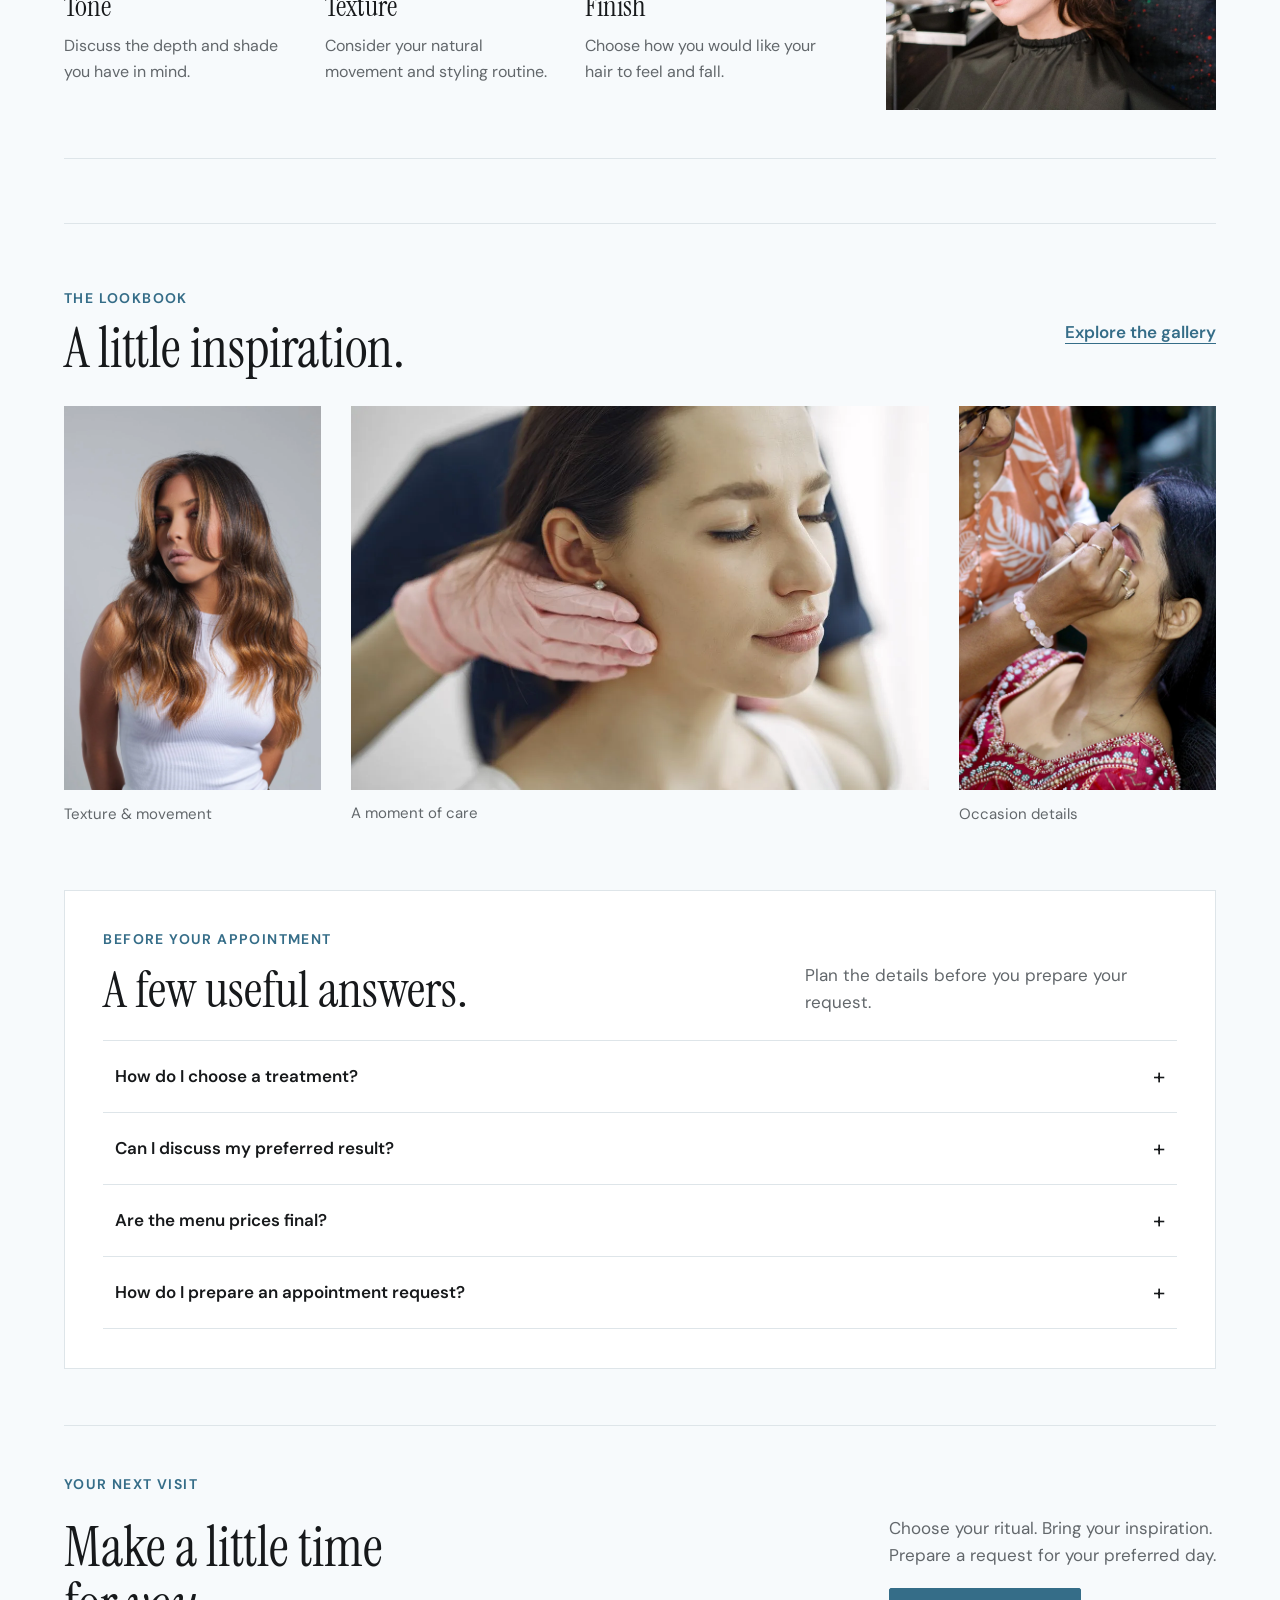
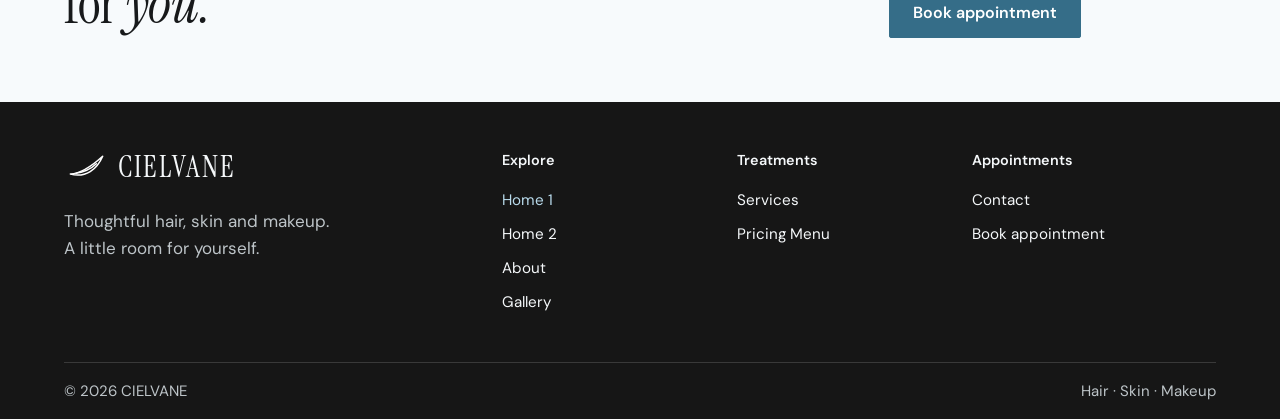
==== commit 949d0c0c: "Replace banner with responsive paired-photo editorial layout" ====
--- a/index.html
+++ b/index.html
@@ -10,42 +10,45 @@
     <title>Home | CIELVANE — Salon &amp; Beauty Studio</title>
     <link rel="icon" href="assets/icons/cielvane.svg" />
     <link rel="stylesheet" href="assets/css/fonts.css" />
-    <link rel="stylesheet" href="assets/css/style.css" />
+    <link rel="stylesheet" href="assets/css/style.css?v=paired-hero" />
     <link rel="stylesheet" href="assets/css/dark-mode.css" />
-    <link rel="stylesheet" href="assets/css/rtl.css" />
+    <link rel="stylesheet" href="assets/css/rtl.css?v=paired-hero" />
     <script type="module" src="assets/js/main.js"></script>
   </head>
   <body data-page="index">
     <a class="skip" href="#main">Skip to content</a>
     <header></header>
     <main id="main">
-      <section class="hero wrap">
+      <section class="hero wrap" aria-labelledby="hero-title">
         <div class="hero-heading">
-          <div>
-            <p class="eyebrow">Hair · Skin · Makeup</p>
-            <h1>Your beauty.<br /><em>In a new light.</em></h1>
-          </div>
-          <div class="hero-intro">
-            <p>
-              Thoughtful hair, skin and makeup, shaped around you. Make a little
-              room for a fresh perspective.
-            </p>
-            <div class="actions">
-              <a class="btn" href="pages/contact.html#booking"
-                >Book appointment</a
-              ><a class="btn outline" href="pages/services.html"
-                >Explore services</a
-              >
-            </div>
-          </div>
-        </div>
-        <figure class="hero-photo">
+          <h1 id="hero-title">Your kind<br /><em>of beautiful.</em></h1>
+          <p>
+            Hair, skin and makeup, considered around you. A little time to feel
+            like yourself.
+          </p>
+          <div class="actions">
+            <a class="btn" href="pages/contact.html#booking">Book appointment</a
+            ><a class="btn outline" href="pages/services.html"
+              >Explore services</a
+            >
+          </div>
+        </div>
+        <figure class="hero-photo hero-photo-styling">
           <img
-            src="assets/images/banner.webp"
-            alt="A hairstylist discussing styling preferences with a seated client at a salon mirror"
-            width="1800"
-            height="1200"
+            src="assets/images/banner.webp?v=paired-hero"
+            alt="A stylist applying finishing spray to a polished dark low bun"
+            width="1000"
+            height="1400"
             fetchpriority="high"
+          />
+        </figure>
+        <figure class="hero-photo hero-photo-finish">
+          <img
+            src="assets/images/hero-finish.webp"
+            alt="Bridal beauty reference with swept-back hair and drop earrings"
+            width="1000"
+            height="1400"
+            decoding="async"
           />
         </figure>
       </section>
--- a/assets/css/style.css
+++ b/assets/css/style.css
@@ -891,56 +891,54 @@
 }
 
 .hero {
-  position: relative;
-  isolation: isolate;
-  display: grid;
-  grid-template-columns: repeat(12, minmax(0, 1fr));
-  grid-template-rows: 56px minmax(420px, auto) 48px;
-  margin-top: 32px;
-}
-.hero-photo {
-  position: relative;
-  grid-column: 1 / 9;
-  grid-row: 1 / 3;
-  overflow: hidden;
-  min-width: 0;
-  min-height: 0;
-}
-.hero-photo img {
-  position: absolute;
-  inset: 0;
-  width: 100%;
-  height: 100%;
-  object-fit: cover;
-  object-position: center 15%;
+  display: grid;
+  grid-template-columns: minmax(0, 0.9fr) minmax(0, 1.25fr) minmax(0, 0.9fr);
+  gap: clamp(24px, 3vw, 44px);
+  align-items: center;
+  padding-block: clamp(40px, 4.5vw, 64px) 24px;
 }
 .hero-heading {
-  position: relative;
-  z-index: 1;
-  grid-column: 8 / -1;
-  grid-row: 2 / 4;
-  display: grid;
-  align-content: center;
-  gap: 1.25rem;
-  padding: clamp(30px, 3.2vw, 48px);
-  border: 1px solid var(--line);
-  background: var(--surface);
+  grid-column: 2;
+  grid-row: 1;
+  display: grid;
+  justify-items: center;
+  text-align: center;
+  gap: 1.5rem;
 }
 .hero h1 {
-  font-size: clamp(3.8rem, 5.8vw, 5.8rem);
+  font-size: clamp(3.8rem, 5.4vw, 5.6rem);
   line-height: 0.98;
   letter-spacing: -0.025em;
 }
 .hero h1 em {
   color: var(--accent);
 }
-.hero .eyebrow {
-  margin-bottom: 1rem;
-}
-.hero-intro > p {
-  max-width: 37ch;
-  margin-bottom: 1.5rem;
+.hero-heading > p {
+  max-width: 30ch;
   font-size: 1.125rem;
+}
+.hero .actions {
+  justify-content: center;
+  gap: 0.65rem;
+}
+.hero .btn {
+  padding: 0.78rem 1.15rem;
+}
+.hero-photo {
+  grid-row: 1;
+  min-width: 0;
+}
+.hero-photo img {
+  display: block;
+  width: 100%;
+  height: auto;
+  aspect-ratio: 5 / 7;
+}
+.hero-photo-styling {
+  grid-column: 1;
+}
+.hero-photo-finish {
+  grid-column: 3;
 }
 
 .experience {
@@ -2057,88 +2055,53 @@
 
 @media (max-width: 1150px) {
   .hero {
-    width: 100%;
-    margin-top: 0;
-    grid-template-columns: 1fr;
-    grid-template-rows: 1fr;
-    min-height: 570px;
-    text-align: center;
+    grid-template-columns: 1fr 1fr;
+    gap: 1.5rem;
+    padding-block: 2.5rem 1.5rem;
+  }
+  .hero-heading {
+    grid-column: 1 / -1;
+    grid-row: 1;
+    max-width: 650px;
+    justify-self: center;
+    gap: 1.25rem;
+  }
+  .hero h1 {
+    font-size: clamp(3.6rem, 7vw, 4.8rem);
+  }
+  .hero-heading > p {
+    max-width: 40ch;
   }
   .hero-photo {
-    position: absolute;
-    inset: 0;
+    grid-row: 2;
+    width: min(100%, 210px);
+    align-self: start;
+  }
+  .hero-photo-styling {
     grid-column: 1;
-    grid-row: 1;
-    z-index: -2;
-  }
-  .hero-photo img {
-    object-position: 70% 15%;
-  }
-  .hero::after {
-    content: "";
-    position: absolute;
-    inset: 0;
-    z-index: -1;
-    background: linear-gradient(0deg, #0c1115d9, #0c11159c 55%, #0c111580);
-  }
-  .hero-heading {
-    grid-column: 1;
-    grid-row: 1;
-    justify-self: center;
-    align-self: center;
-    width: min(100%, 700px);
-    justify-items: center;
-    padding: clamp(32px, 5vw, 56px);
-    border: 0;
-    background: transparent;
-    color: #fff;
-  }
-  .hero h1 {
-    font-size: clamp(3.5rem, 7vw, 5.5rem);
-  }
-  .hero h1 em {
-    color: #c7e5f4;
-  }
-  .hero .eyebrow,
-  .hero .actions {
-    justify-content: center;
-  }
-  .hero .eyebrow {
-    color: #d0e9f6;
-  }
-  .hero-intro > p {
-    color: #f4f7f9;
-    margin-inline: auto;
-  }
-  .hero .outline {
-    border-color: #f4f7f9;
-    color: #fff;
+    justify-self: end;
+  }
+  .hero-photo-finish {
+    grid-column: 2;
+    justify-self: start;
   }
 }
 @media (max-width: 640px) {
   .hero {
-    min-height: 570px;
-  }
-  .hero-heading {
-    padding: 2.5rem var(--gutter);
+    gap: 1.5rem 1rem;
+    padding-block: 2rem 1rem;
   }
   .hero h1 {
-    font-size: clamp(3.2rem, 12vw, 4.8rem);
-  }
-  .hero-intro > p {
+    font-size: clamp(3.3rem, 13vw, 4.3rem);
+  }
+  .hero-heading > p {
     font-size: 1rem;
-  }
-  .hero .eyebrow {
-    font-size: 0.8125rem;
-    letter-spacing: 0.05em;
-  }
-  .hero .actions {
-    gap: 0.7rem;
+    max-width: 31ch;
   }
   .hero .btn {
     padding: 0.75rem 1rem;
   }
-  .hero-photo img {
-    object-position: 71% top;
-  }
-}
+  .hero-photo {
+    width: 100%;
+  }
+}
--- a/assets/css/rtl.css
+++ b/assets/css/rtl.css
@@ -27,8 +27,6 @@
 [dir="rtl"] .pricing-intro .filters button[aria-pressed="true"] {
   box-shadow: inset -3px 0 var(--accent);
 }
-@media (max-width: 1150px) {
-  [dir="rtl"] .hero :is(h1, p) {
-    text-align: center;
-  }
+[dir="rtl"] .hero :is(h1, p) {
+  text-align: center;
 }
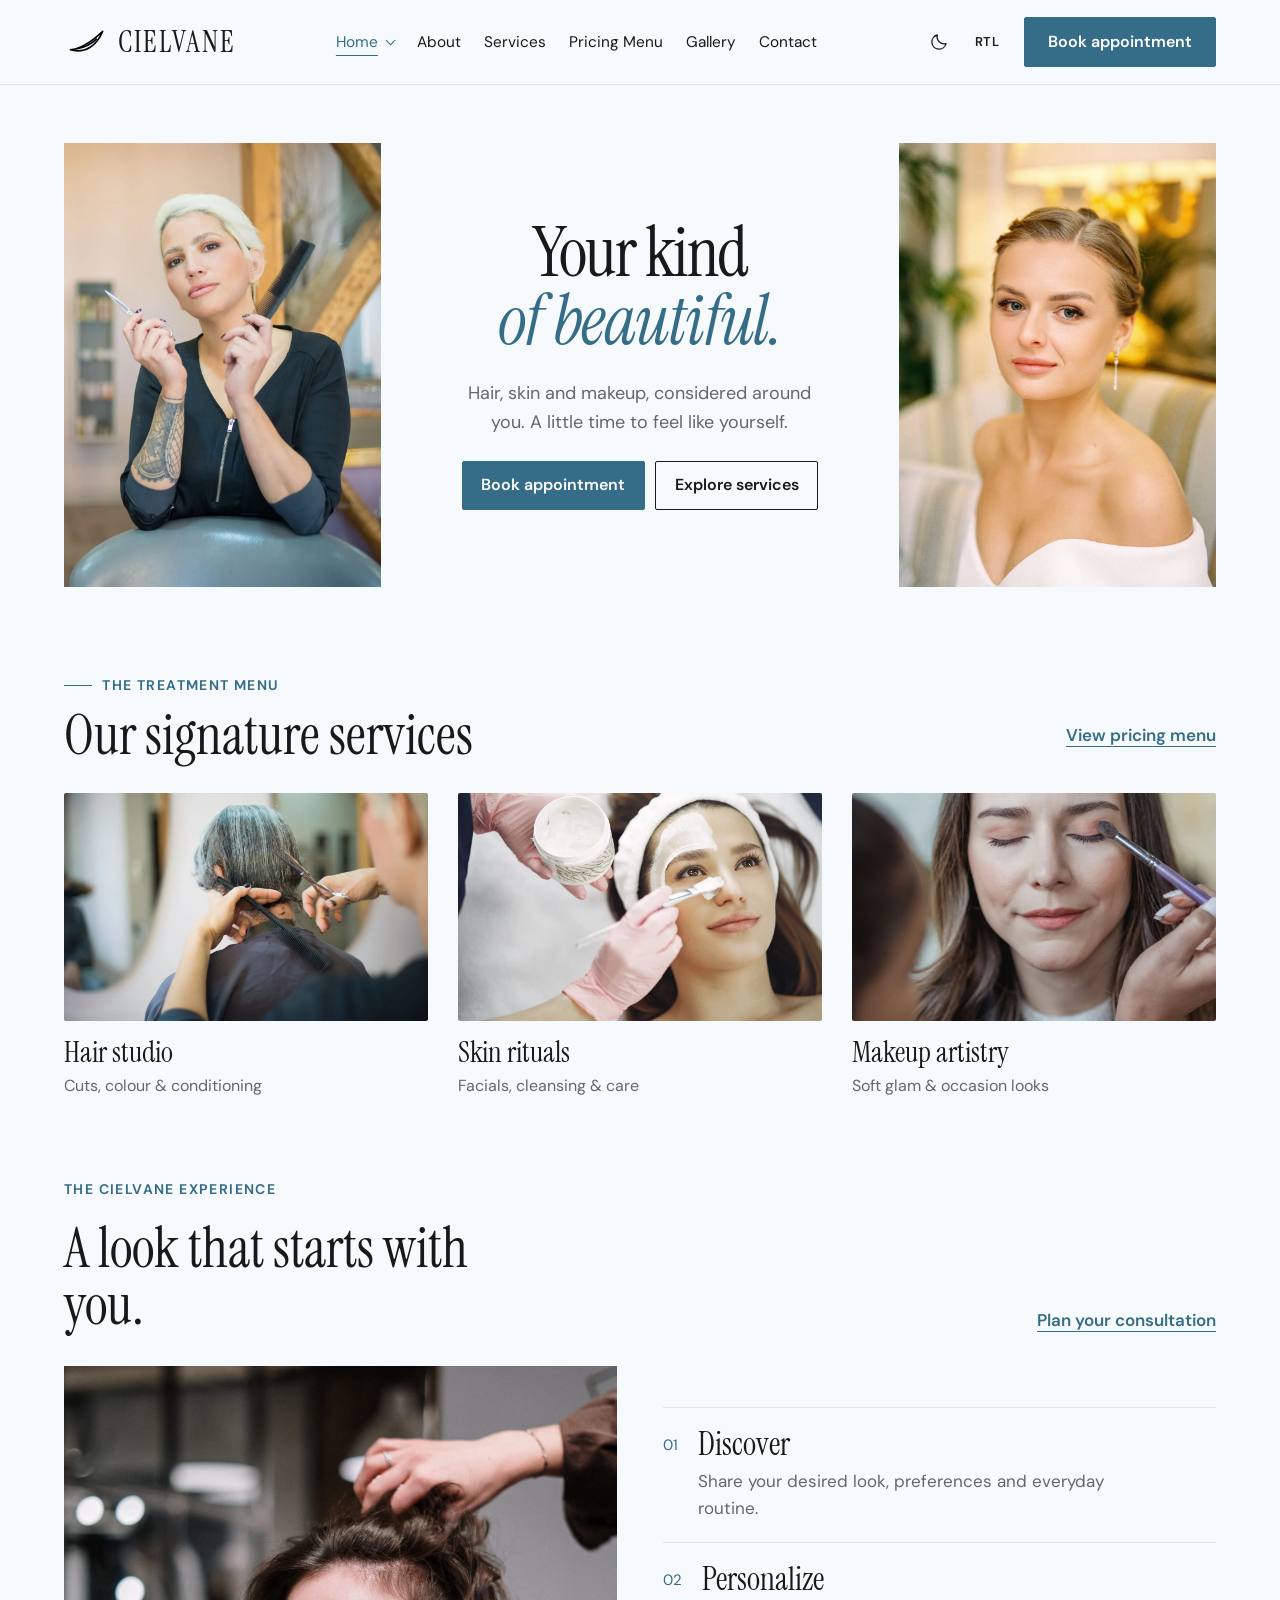
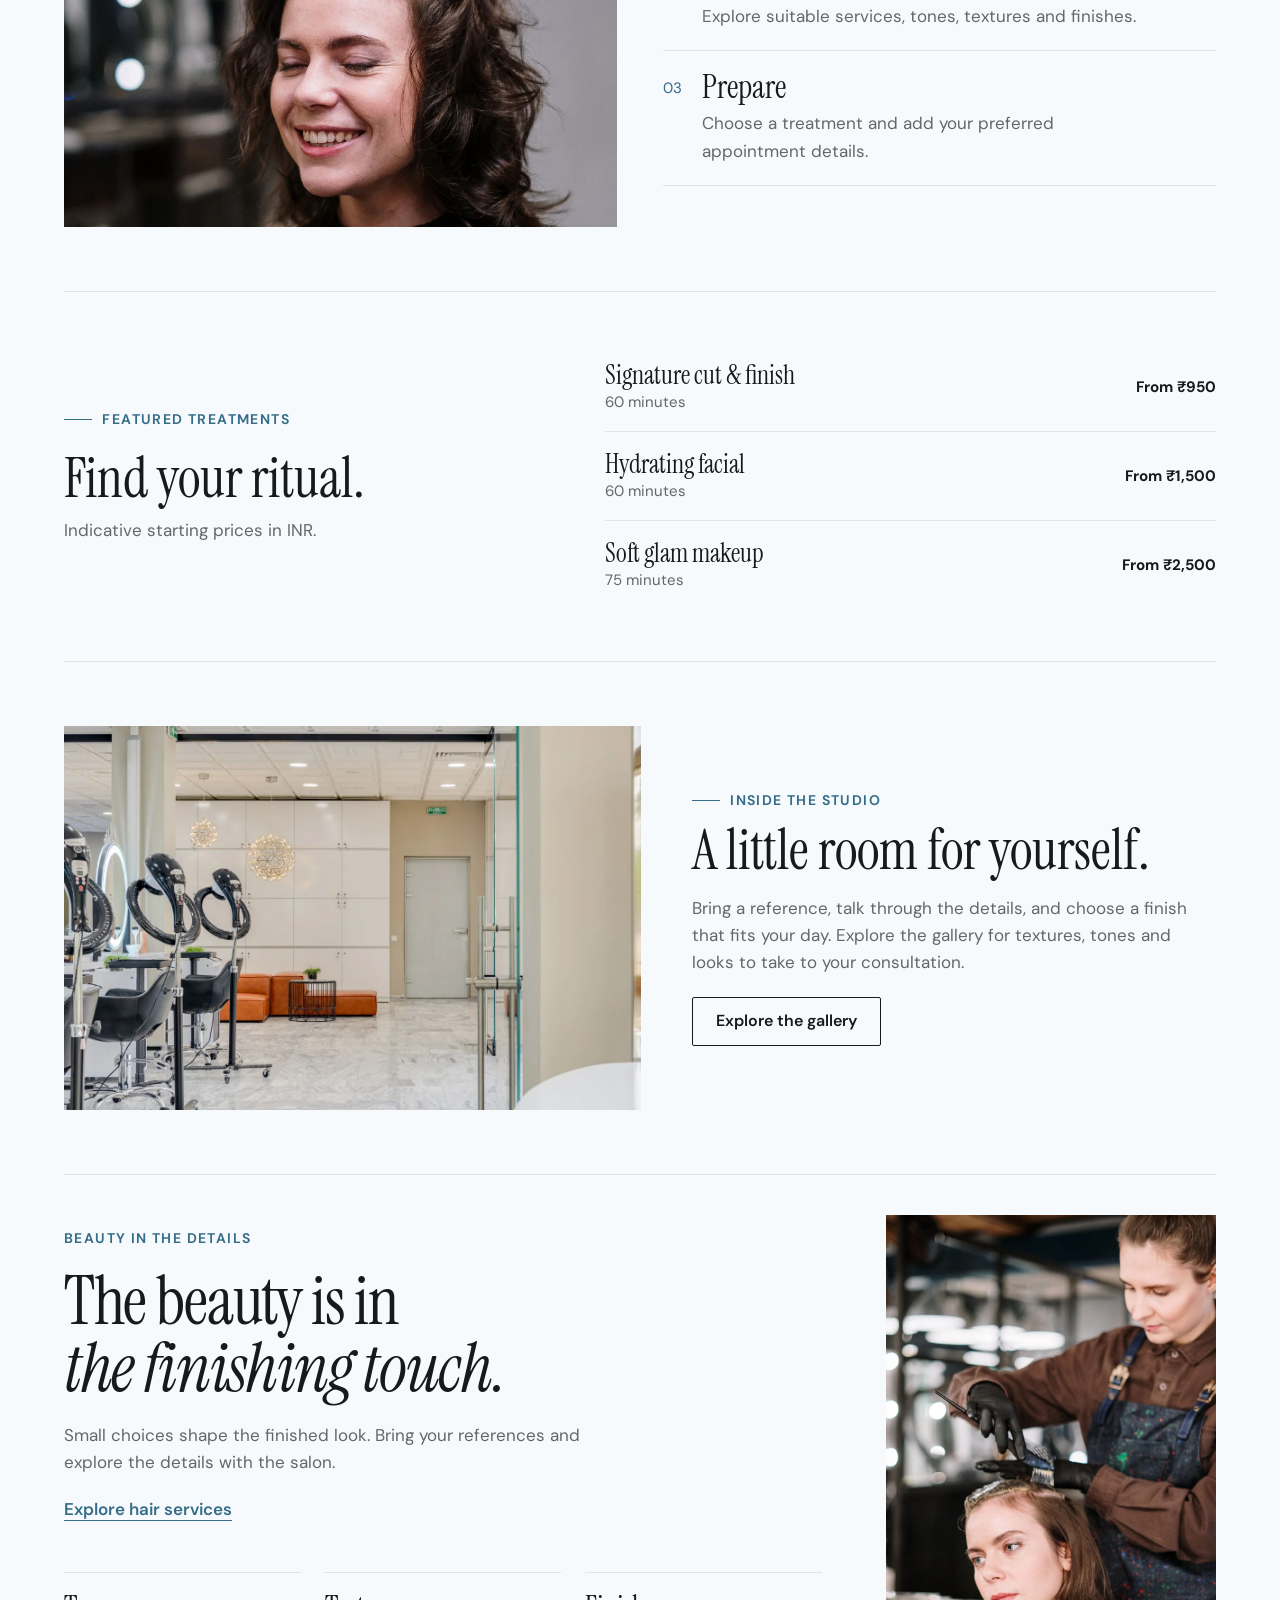
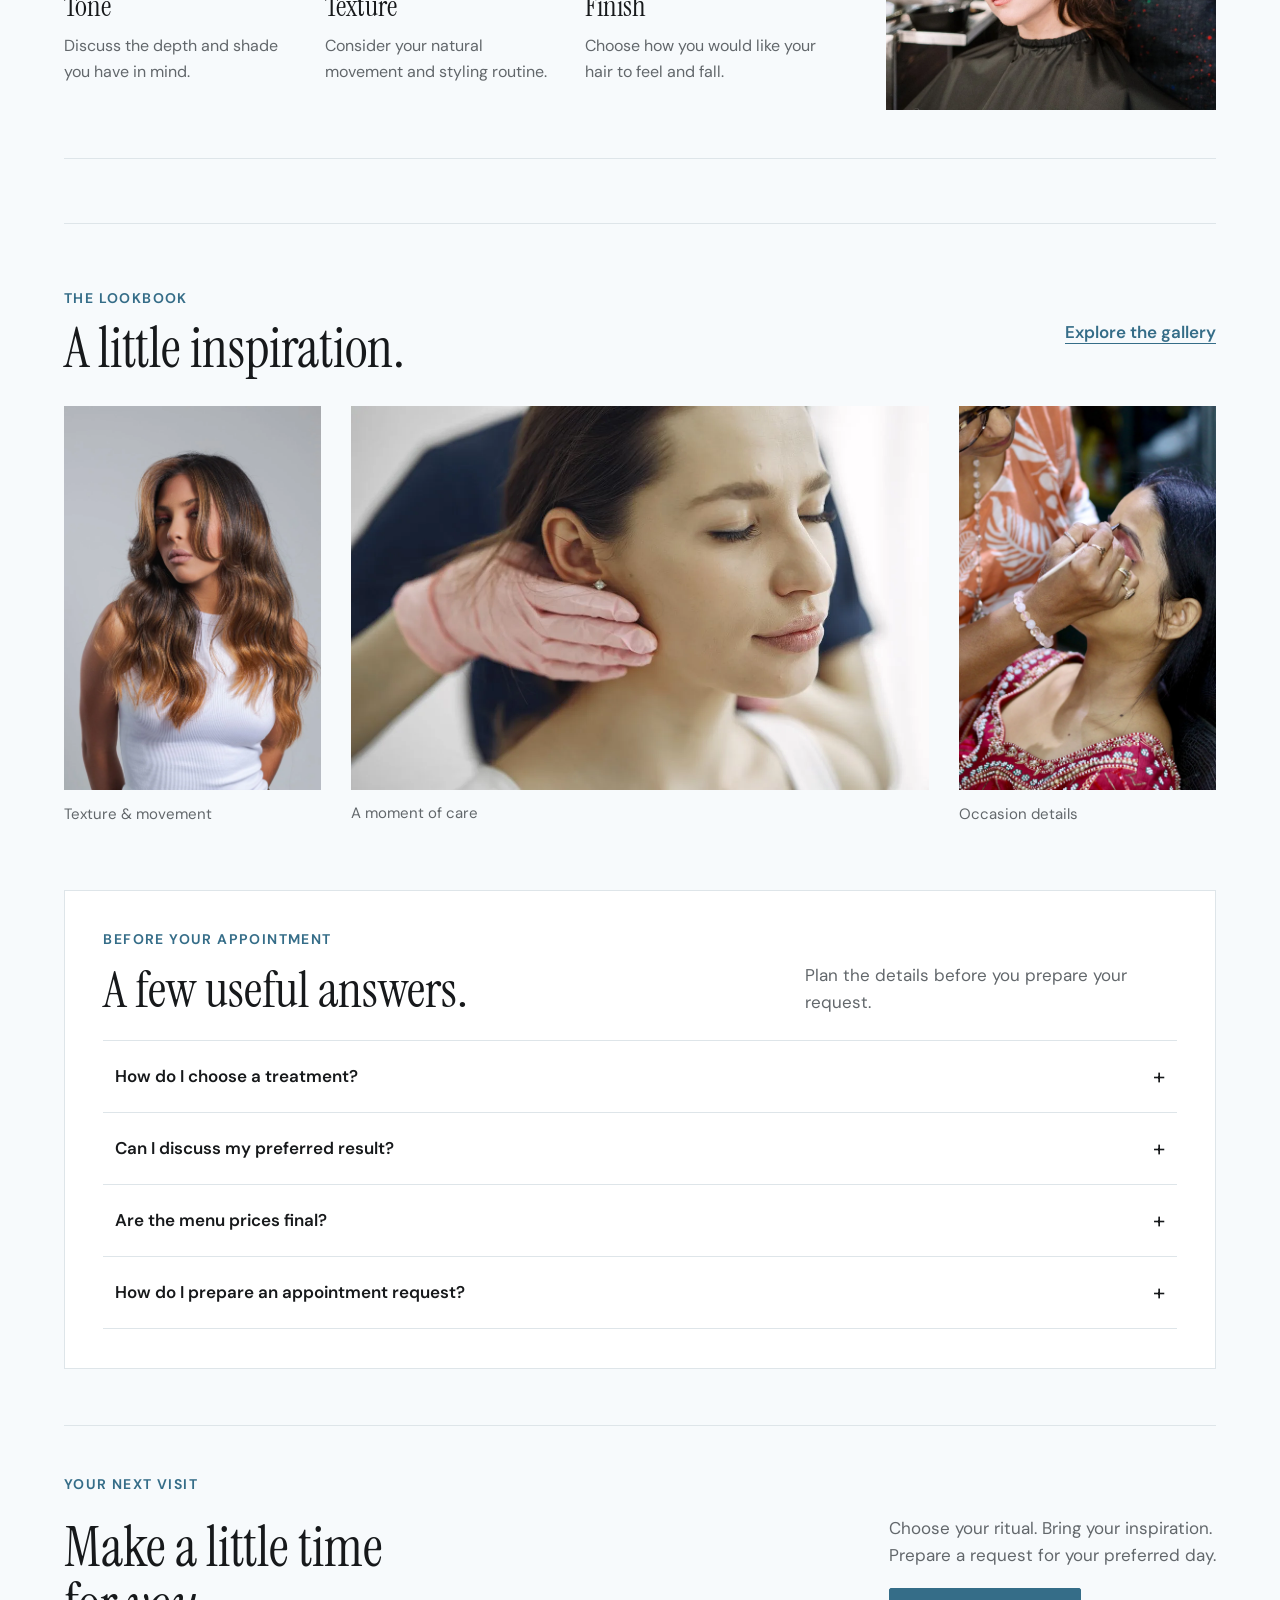
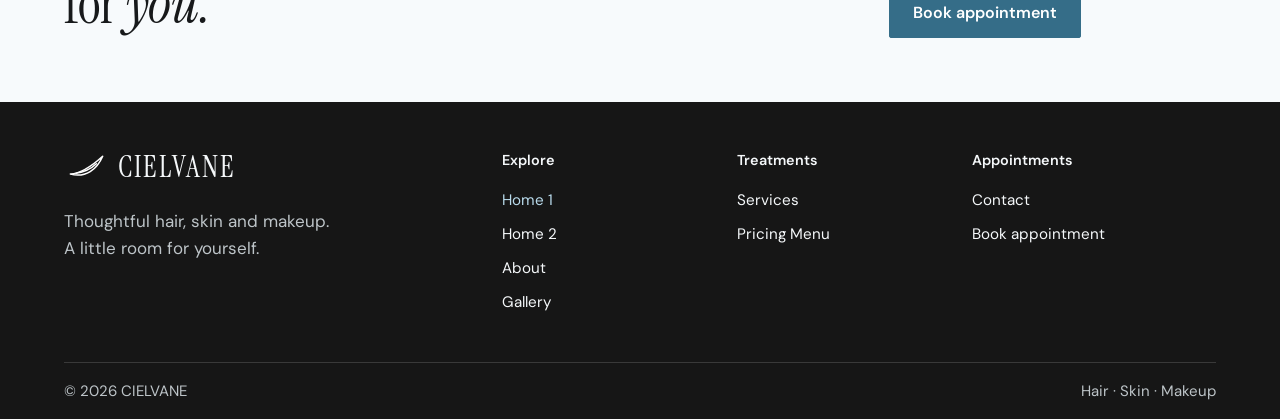
==== commit 37b68630: "Align tablet hero with desktop and refresh stylist portrait" ====
--- a/index.html
+++ b/index.html
@@ -10,9 +10,9 @@
     <title>Home | CIELVANE — Salon &amp; Beauty Studio</title>
     <link rel="icon" href="assets/icons/cielvane.svg" />
     <link rel="stylesheet" href="assets/css/fonts.css" />
-    <link rel="stylesheet" href="assets/css/style.css?v=paired-hero" />
+    <link rel="stylesheet" href="assets/css/style.css?v=stylist-tablet" />
     <link rel="stylesheet" href="assets/css/dark-mode.css" />
-    <link rel="stylesheet" href="assets/css/rtl.css?v=paired-hero" />
+    <link rel="stylesheet" href="assets/css/rtl.css?v=stylist-tablet" />
     <script type="module" src="assets/js/main.js"></script>
   </head>
   <body data-page="index">
@@ -35,8 +35,8 @@
         </div>
         <figure class="hero-photo hero-photo-styling">
           <img
-            src="assets/images/banner.webp?v=paired-hero"
-            alt="A stylist applying finishing spray to a polished dark low bun"
+            src="assets/images/banner.webp?v=stylist-tablet"
+            alt="A hairdresser posing behind a salon chair with scissors and a comb"
             width="1000"
             height="1400"
             fetchpriority="high"
--- a/assets/css/style.css
+++ b/assets/css/style.css
@@ -2053,11 +2053,37 @@
   font-size: 0.9375rem;
 }
 
-@media (max-width: 1150px) {
+@media (min-width: 641px) and (max-width: 1150px) {
+  .hero {
+    grid-template-columns: minmax(0, 0.9fr) minmax(0, 1.2fr) minmax(0, 0.9fr);
+    gap: clamp(16px, 2vw, 24px);
+    padding-block: 2.5rem 1.5rem;
+  }
+  .hero-heading {
+    gap: 1rem;
+  }
+  .hero h1 {
+    font-size: clamp(2.5rem, 4.5vw, 3rem);
+  }
+  .hero-heading > p {
+    font-size: 1rem;
+    max-width: 28ch;
+  }
+  .hero .actions {
+    flex-direction: column;
+    gap: 0.65rem;
+    width: 100%;
+  }
+  .hero .btn {
+    width: min(100%, 190px);
+    padding: 0.7rem 0.8rem;
+  }
+}
+@media (max-width: 640px) {
   .hero {
     grid-template-columns: 1fr 1fr;
-    gap: 1.5rem;
-    padding-block: 2.5rem 1.5rem;
+    gap: 1.5rem 1rem;
+    padding-block: 2rem 1rem;
   }
   .hero-heading {
     grid-column: 1 / -1;
@@ -2067,31 +2093,6 @@
     gap: 1.25rem;
   }
   .hero h1 {
-    font-size: clamp(3.6rem, 7vw, 4.8rem);
-  }
-  .hero-heading > p {
-    max-width: 40ch;
-  }
-  .hero-photo {
-    grid-row: 2;
-    width: min(100%, 210px);
-    align-self: start;
-  }
-  .hero-photo-styling {
-    grid-column: 1;
-    justify-self: end;
-  }
-  .hero-photo-finish {
-    grid-column: 2;
-    justify-self: start;
-  }
-}
-@media (max-width: 640px) {
-  .hero {
-    gap: 1.5rem 1rem;
-    padding-block: 2rem 1rem;
-  }
-  .hero h1 {
     font-size: clamp(3.3rem, 13vw, 4.3rem);
   }
   .hero-heading > p {
@@ -2102,6 +2103,14 @@
     padding: 0.75rem 1rem;
   }
   .hero-photo {
+    grid-row: 2;
     width: 100%;
-  }
-}
+    align-self: start;
+  }
+  .hero-photo-styling {
+    grid-column: 1;
+  }
+  .hero-photo-finish {
+    grid-column: 2;
+  }
+}
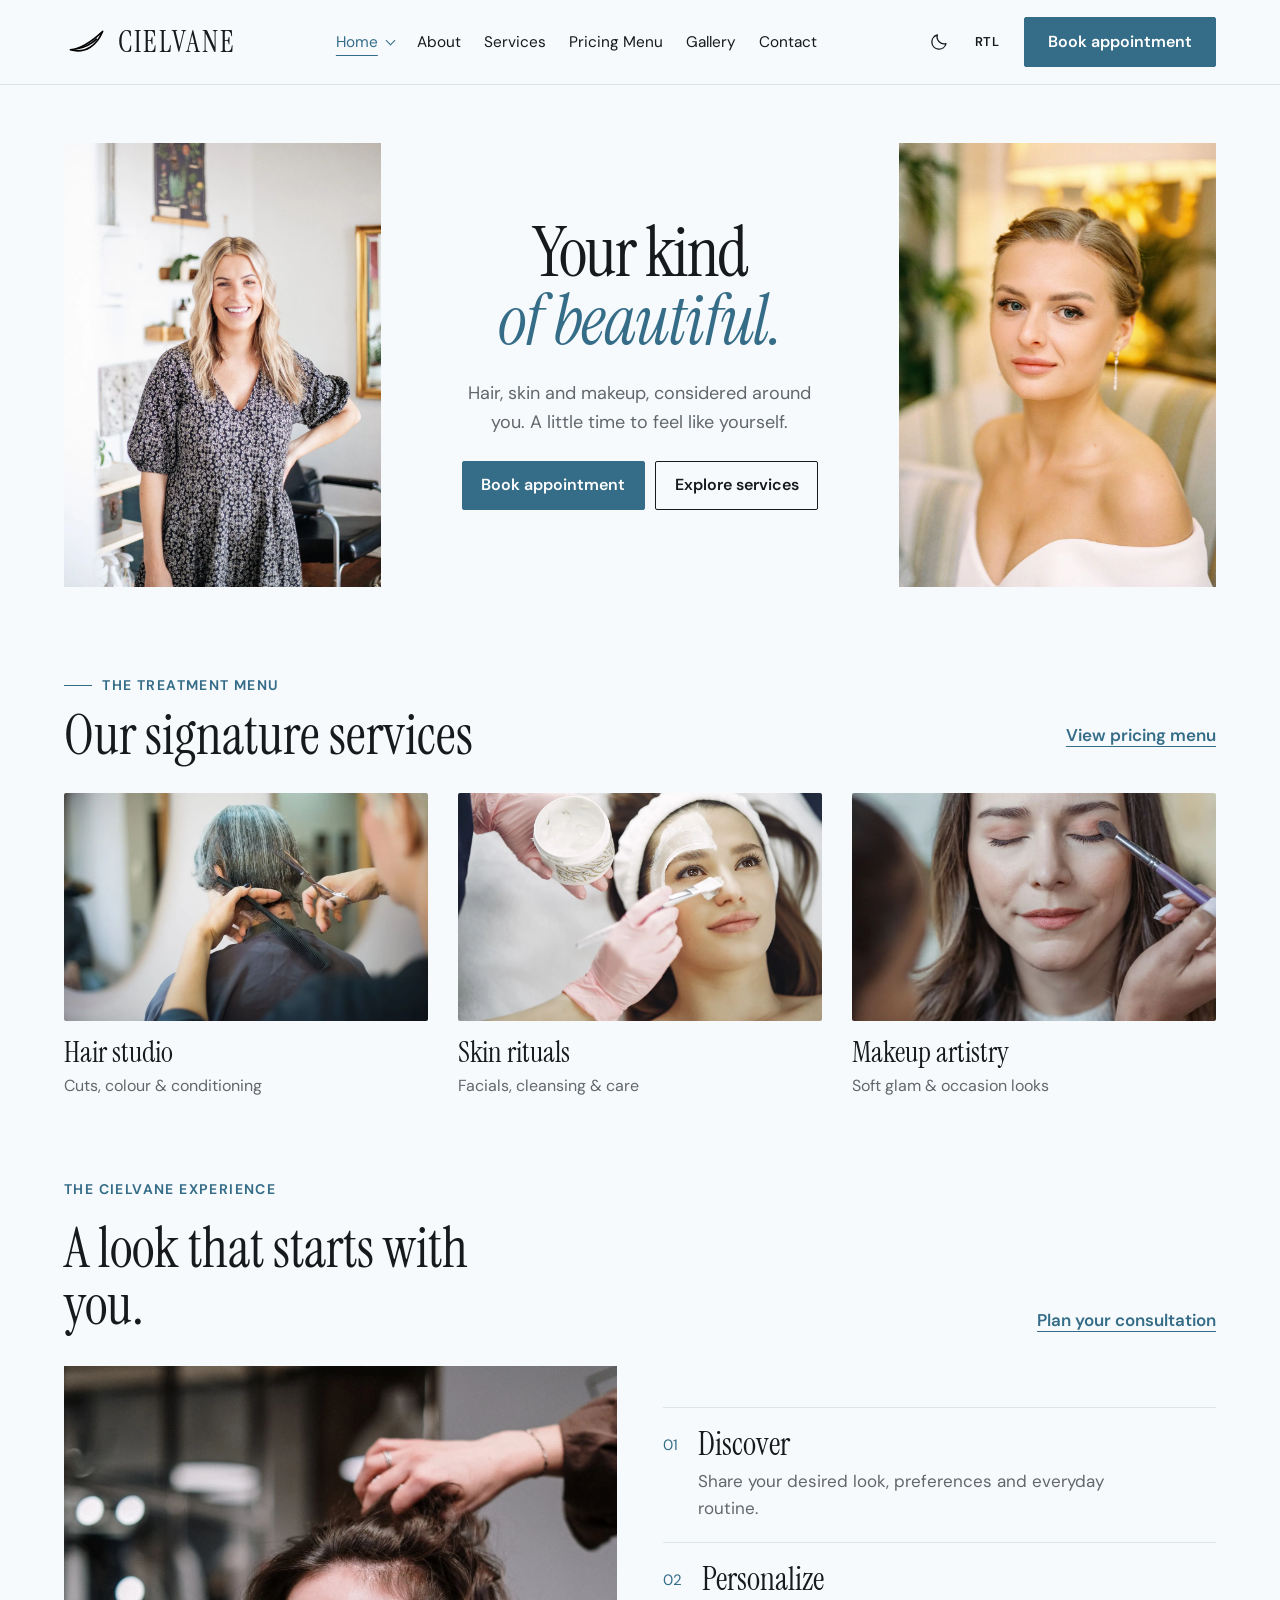
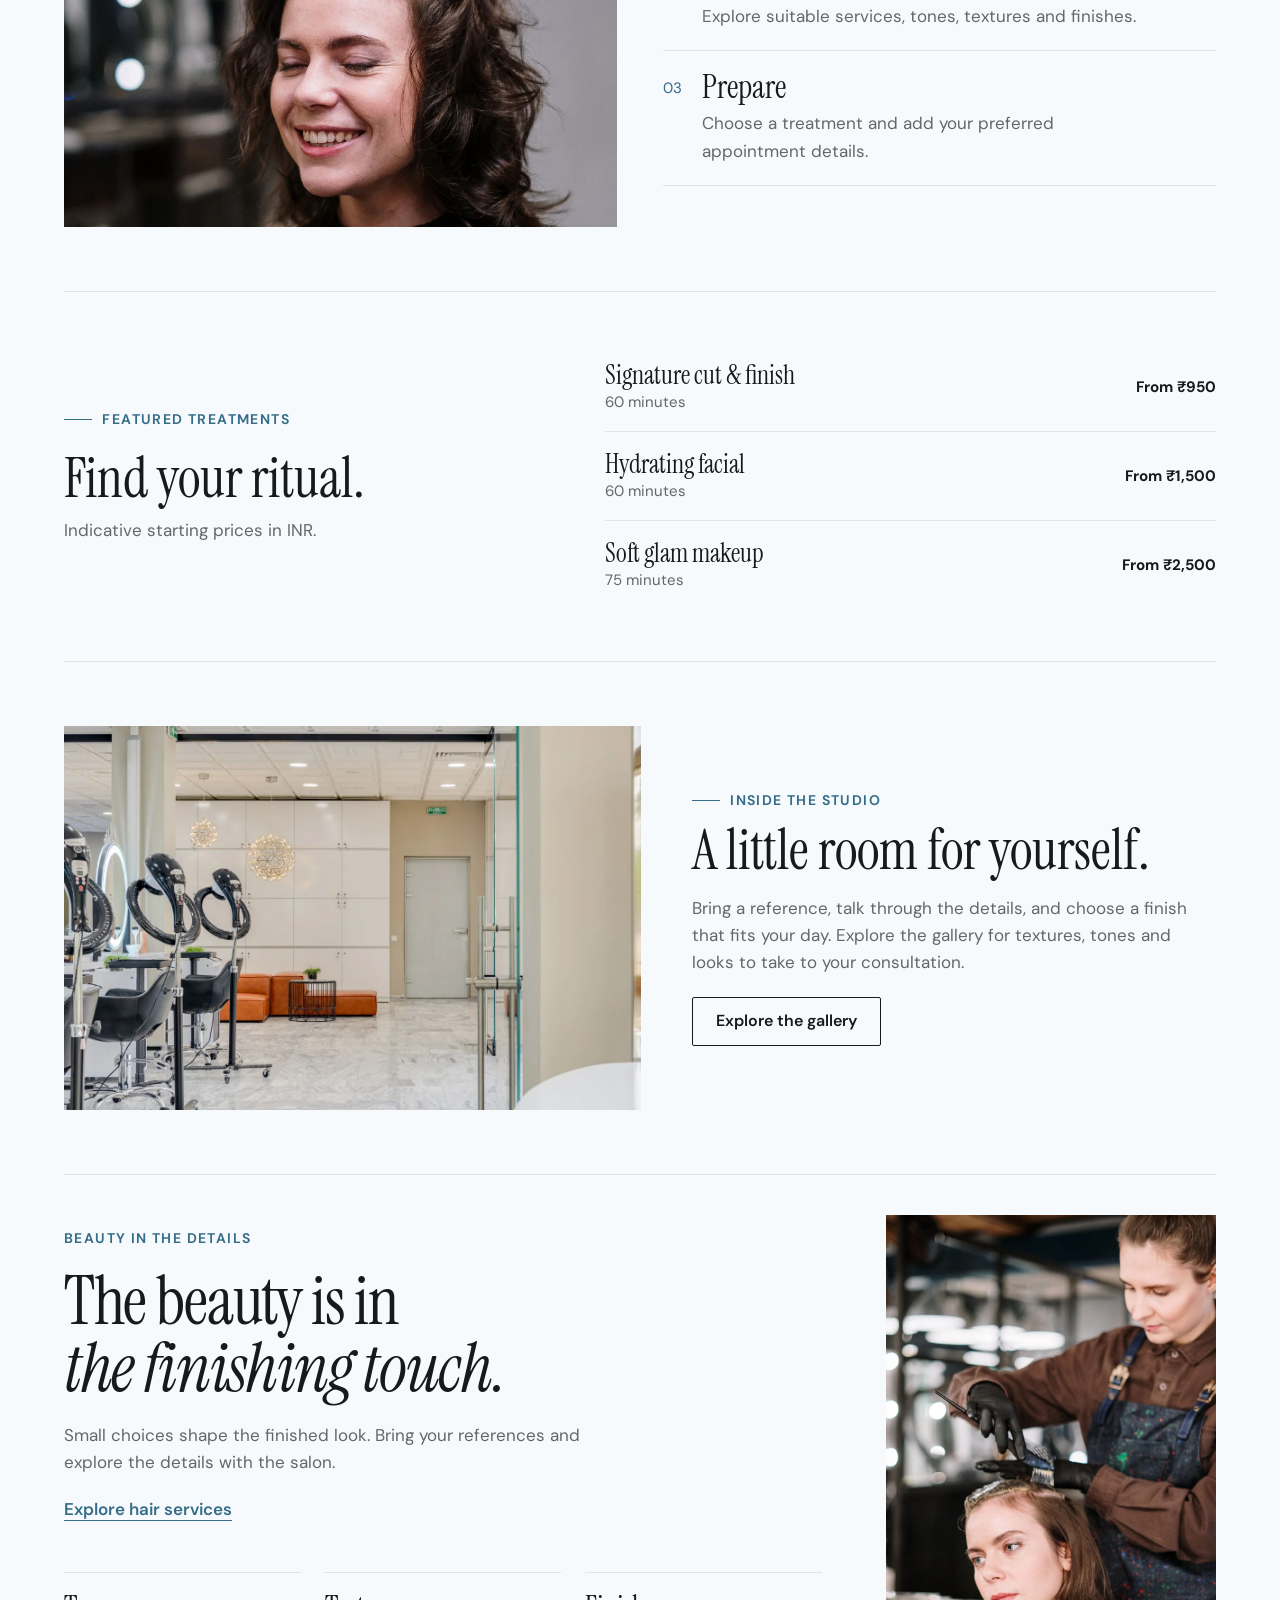
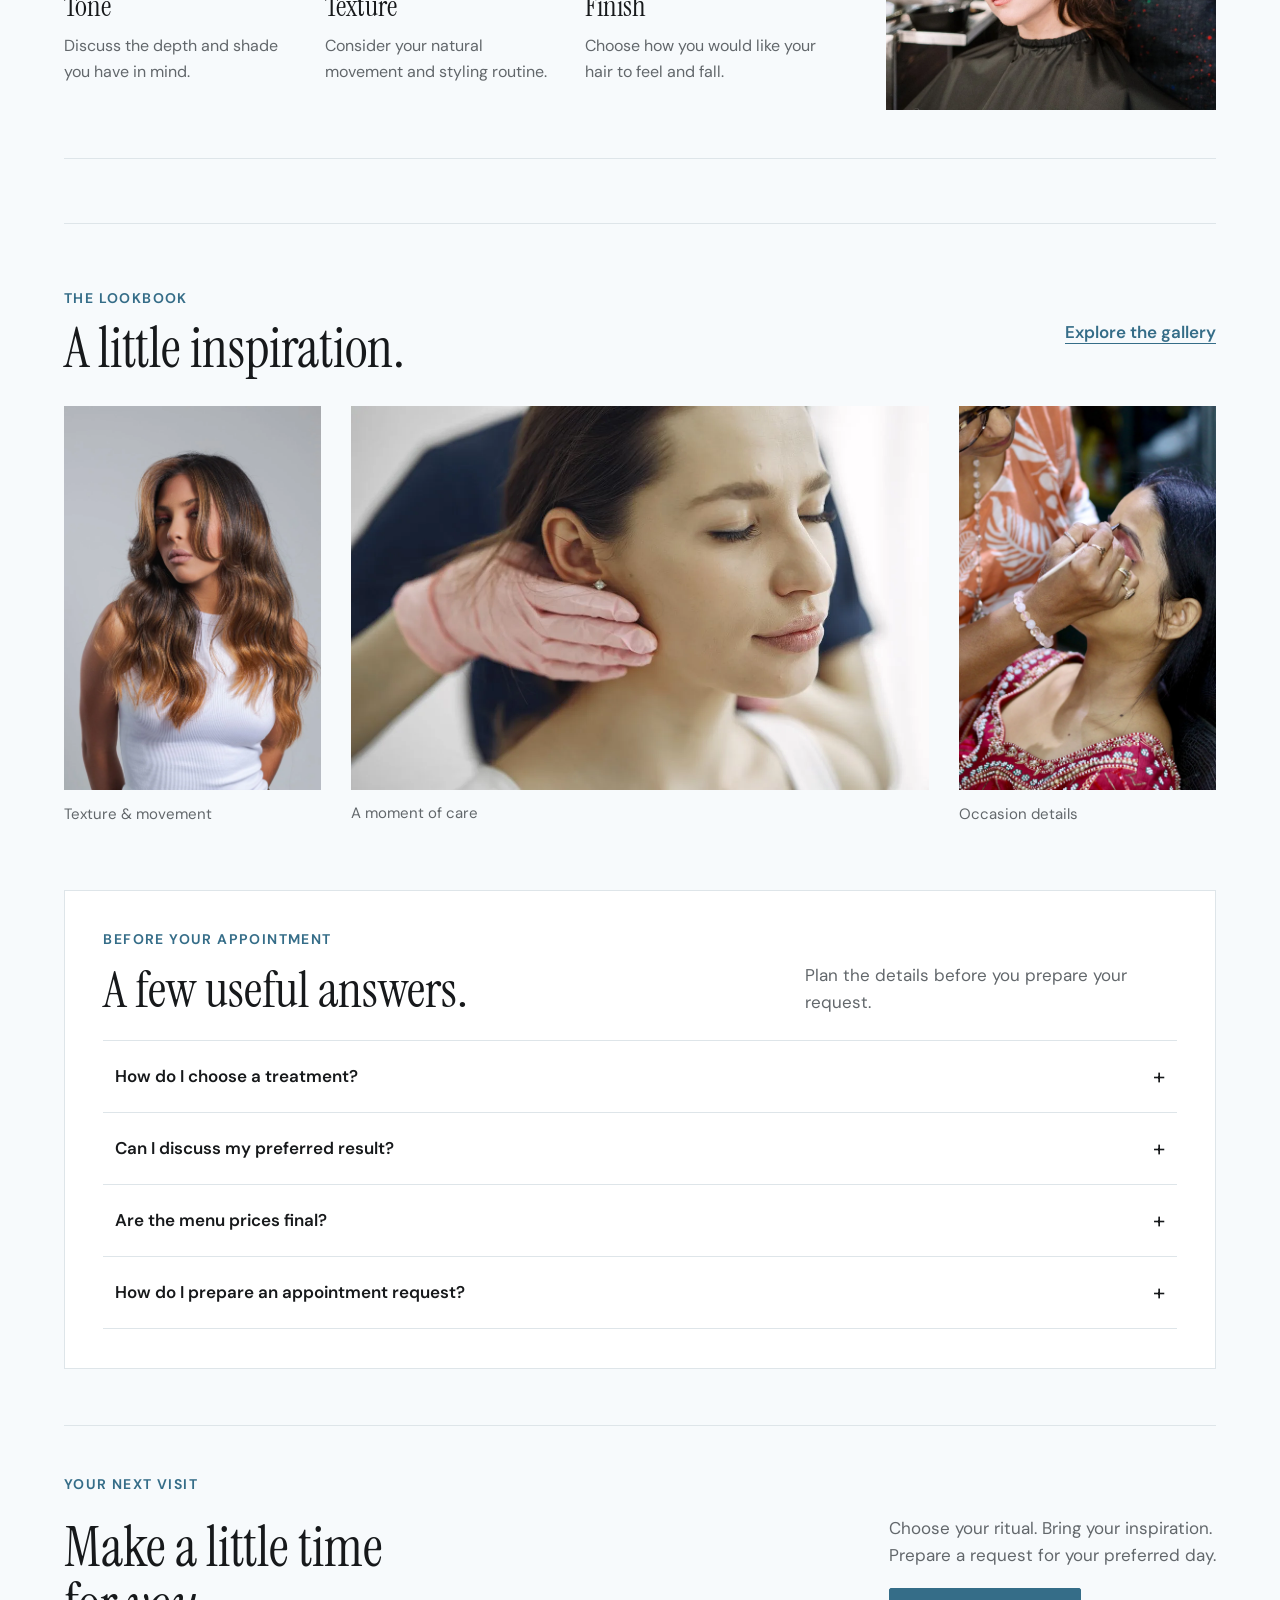
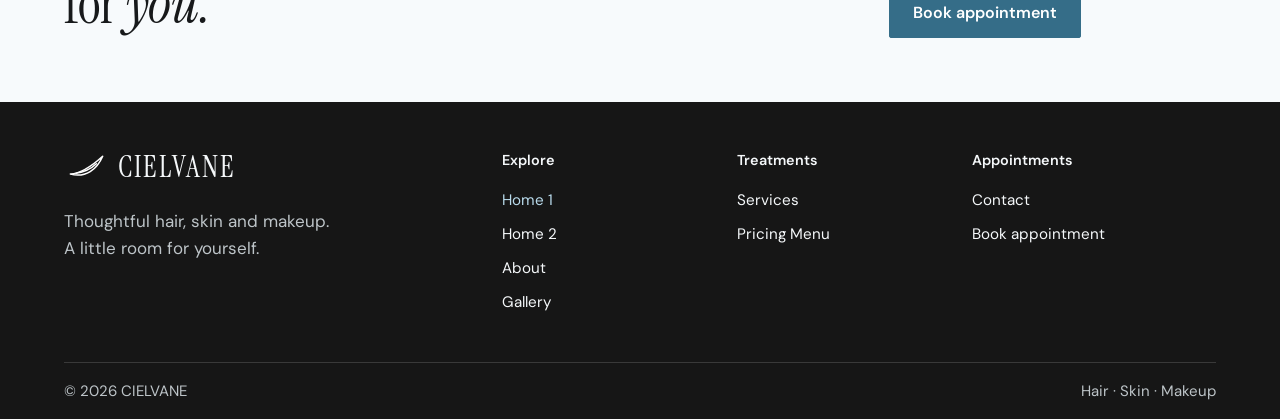
==== commit 879ec146: "Replace left hero portrait with smiling salon stylist" ====
--- a/index.html
+++ b/index.html
@@ -35,8 +35,8 @@
         </div>
         <figure class="hero-photo hero-photo-styling">
           <img
-            src="assets/images/banner.webp?v=stylist-tablet"
-            alt="A hairdresser posing behind a salon chair with scissors and a comb"
+            src="assets/images/banner.webp?v=smiling-stylist"
+            alt="A smiling woman hairstylist standing beside a chair in a bright salon"
             width="1000"
             height="1400"
             fetchpriority="high"
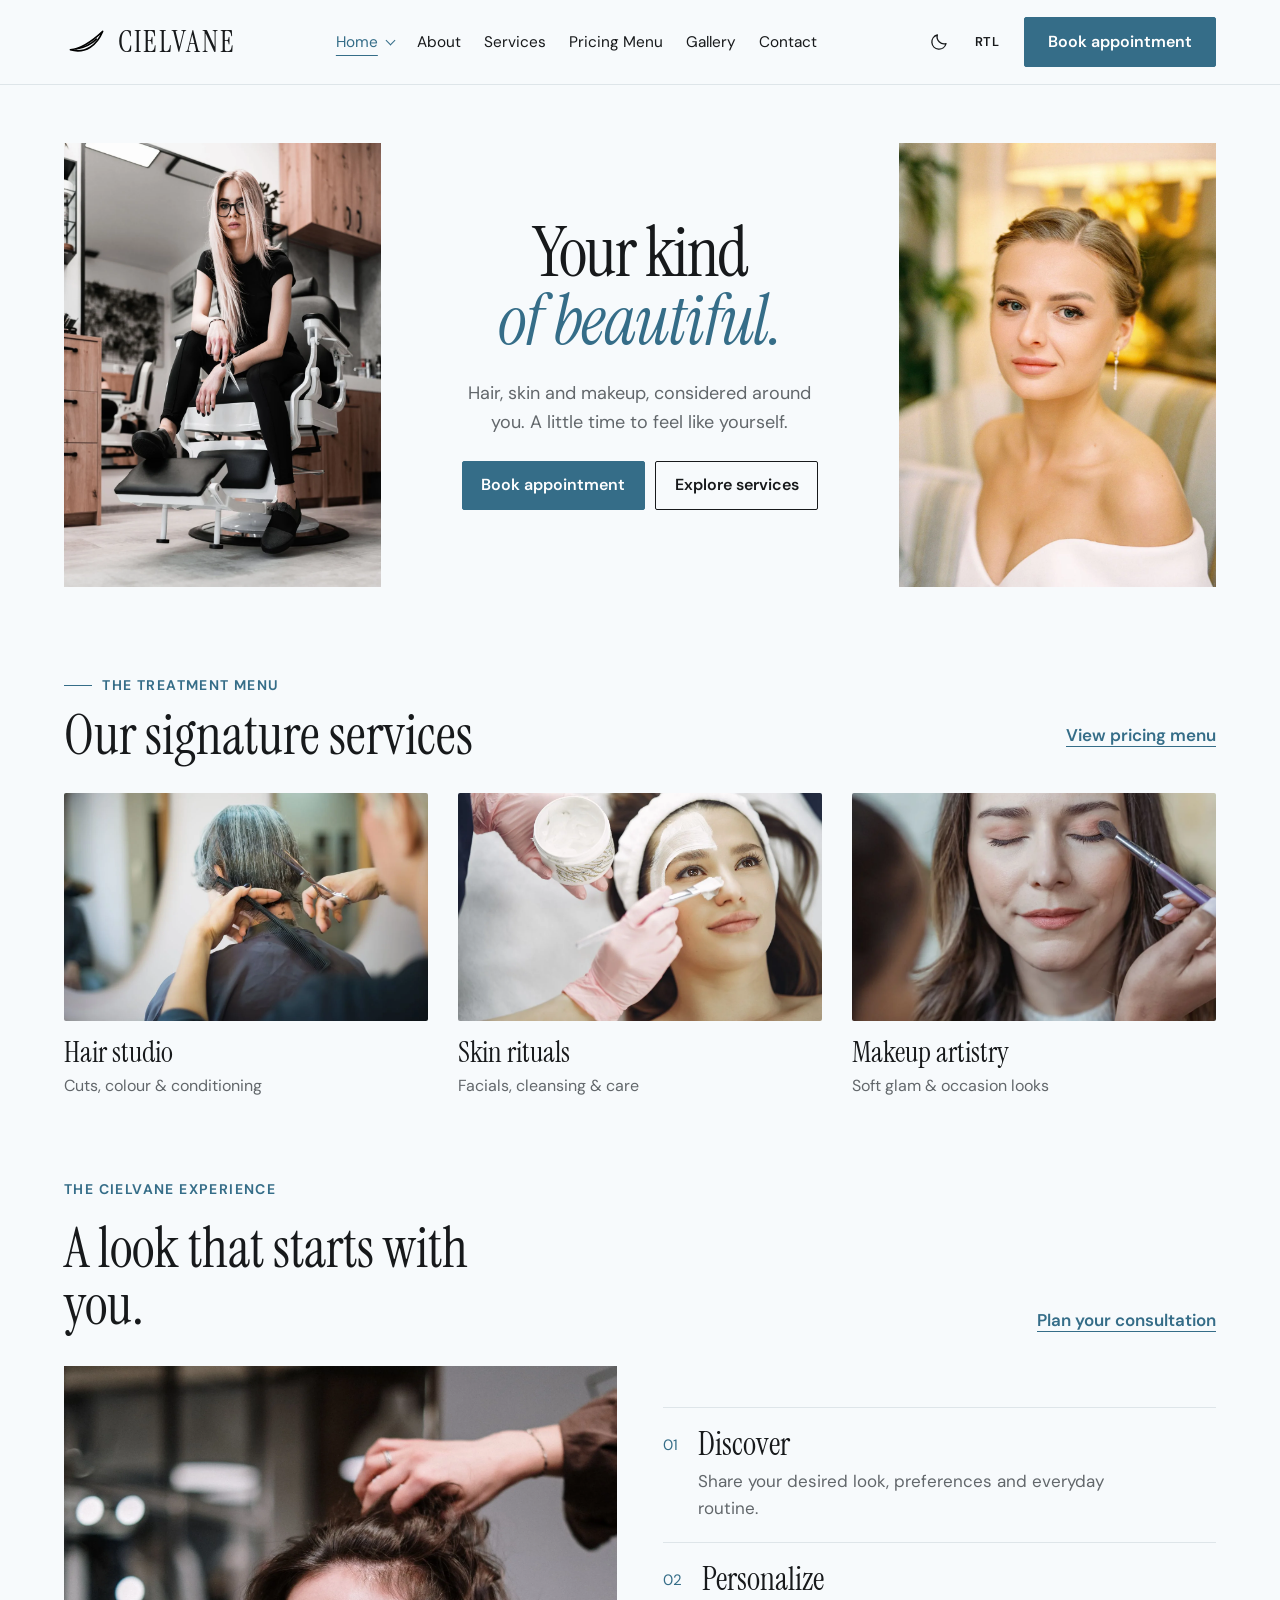
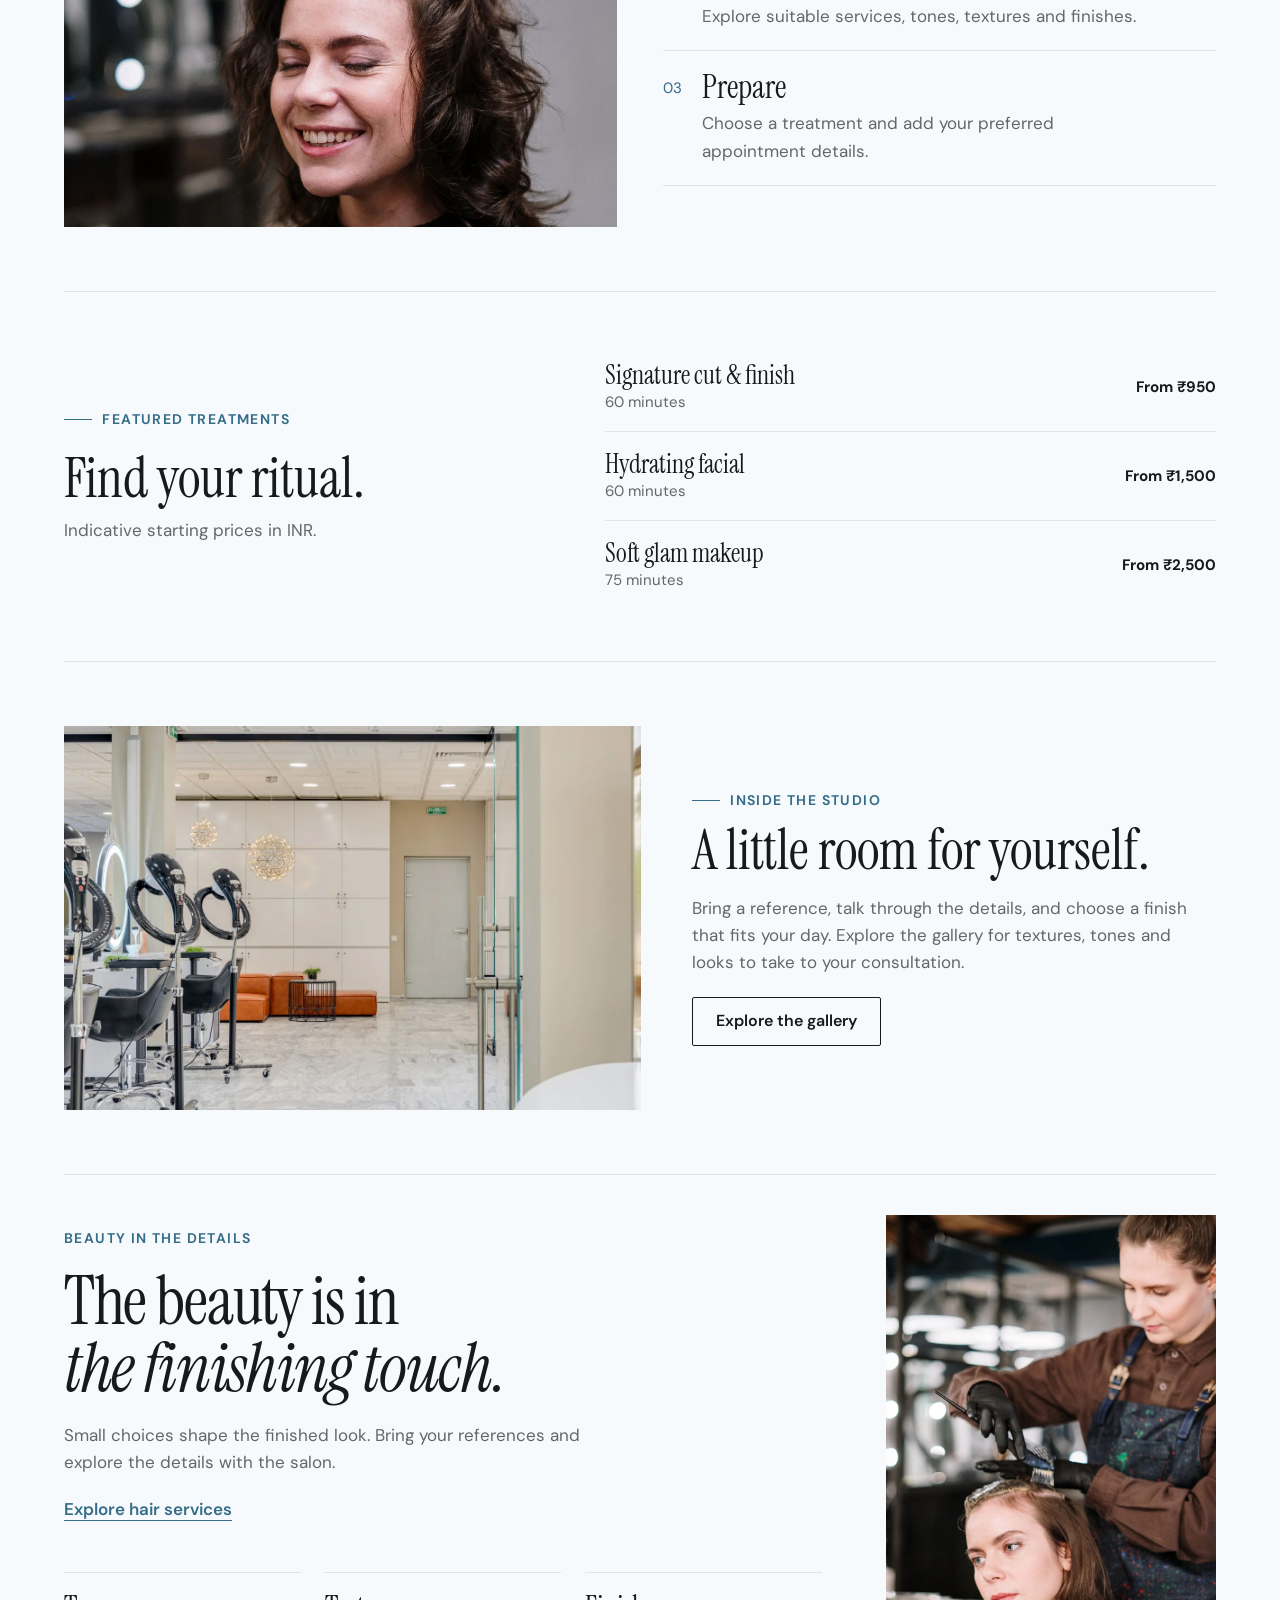
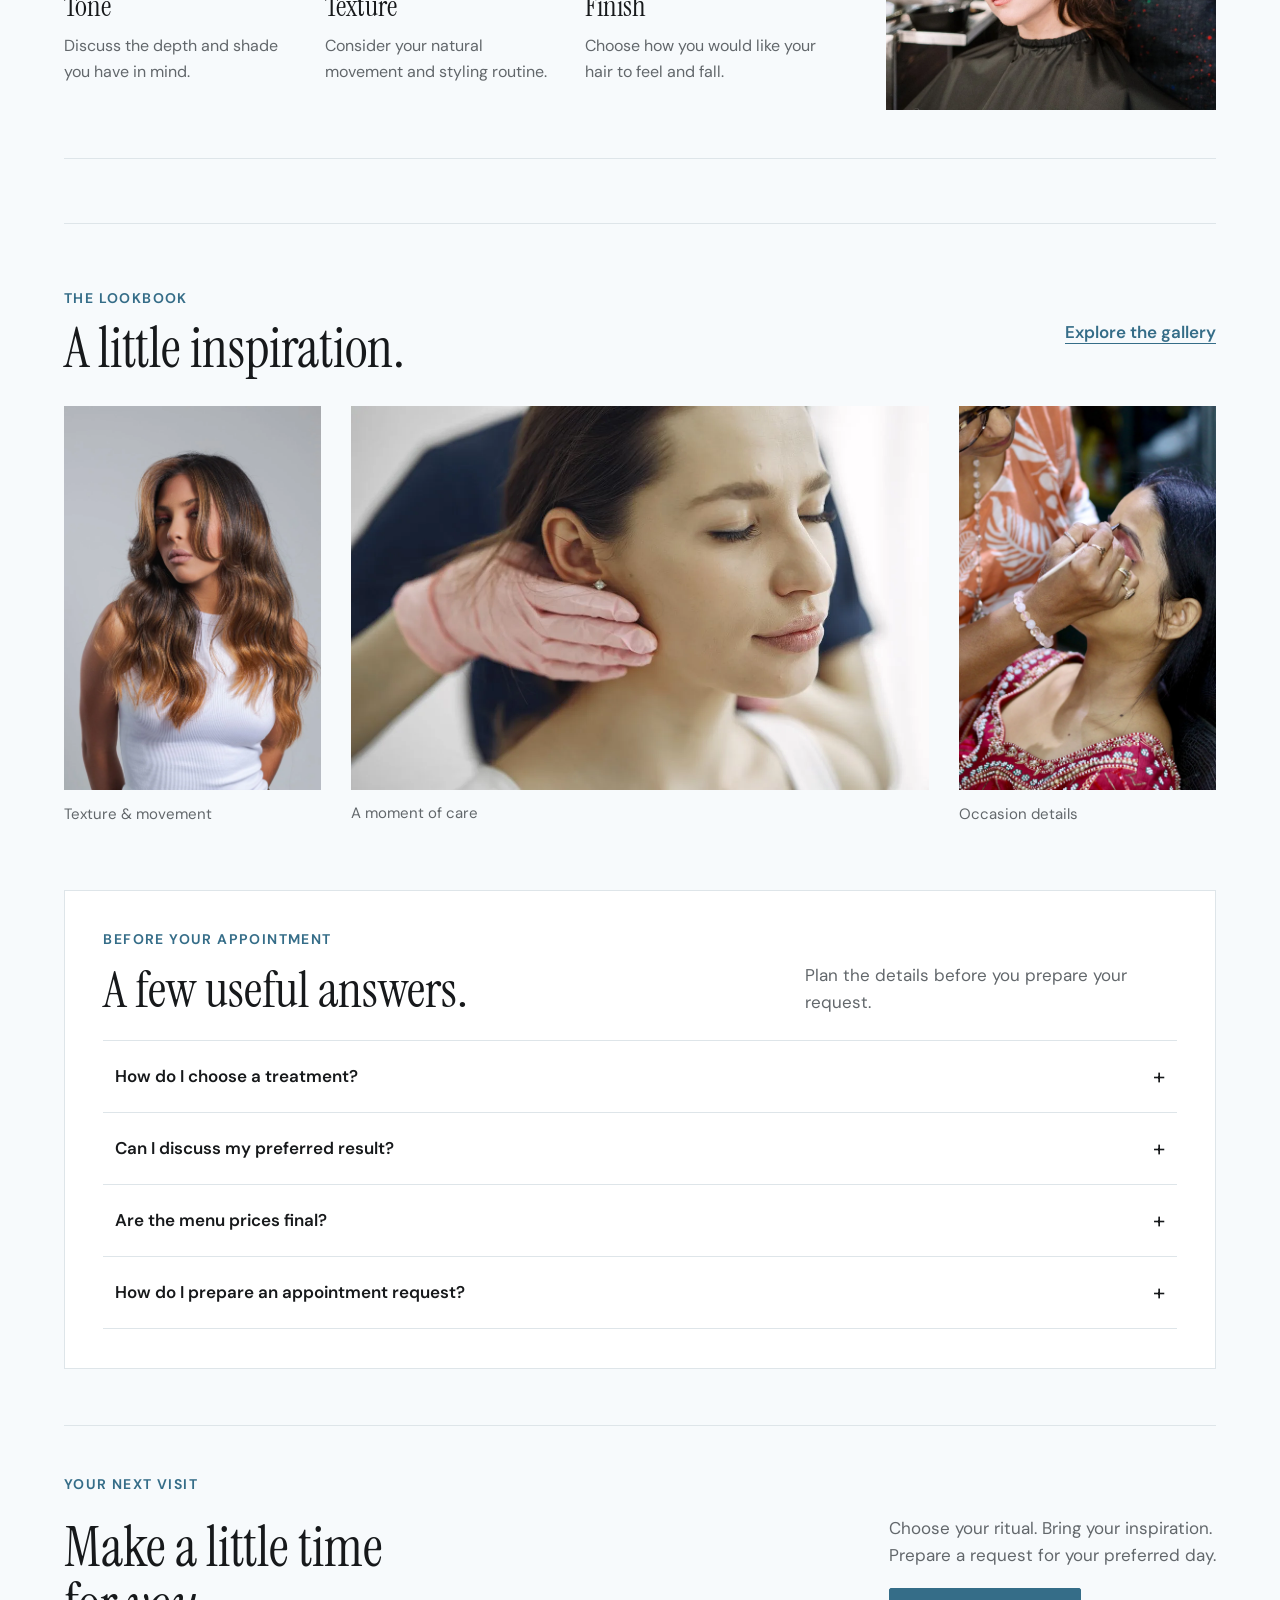
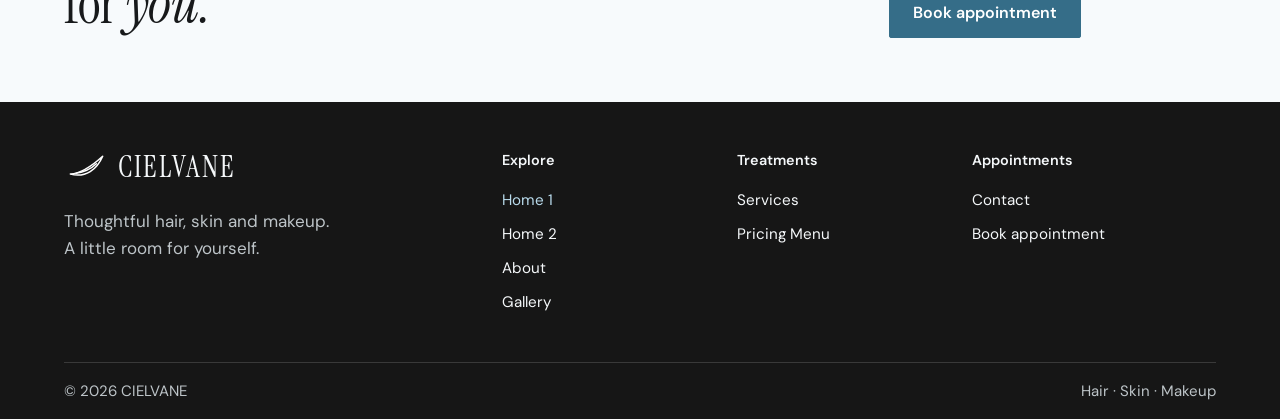
==== commit 149d8507: "Refresh left hero with editorial hairstylist portrait" ====
--- a/index.html
+++ b/index.html
@@ -35,8 +35,8 @@
         </div>
         <figure class="hero-photo hero-photo-styling">
           <img
-            src="assets/images/banner.webp?v=smiling-stylist"
-            alt="A smiling woman hairstylist standing beside a chair in a bright salon"
+            src="assets/images/banner.webp?v=editorial-stylist"
+            alt="A woman hairstylist dressed in black, holding scissors while seated in a salon chair"
             width="1000"
             height="1400"
             fetchpriority="high"
